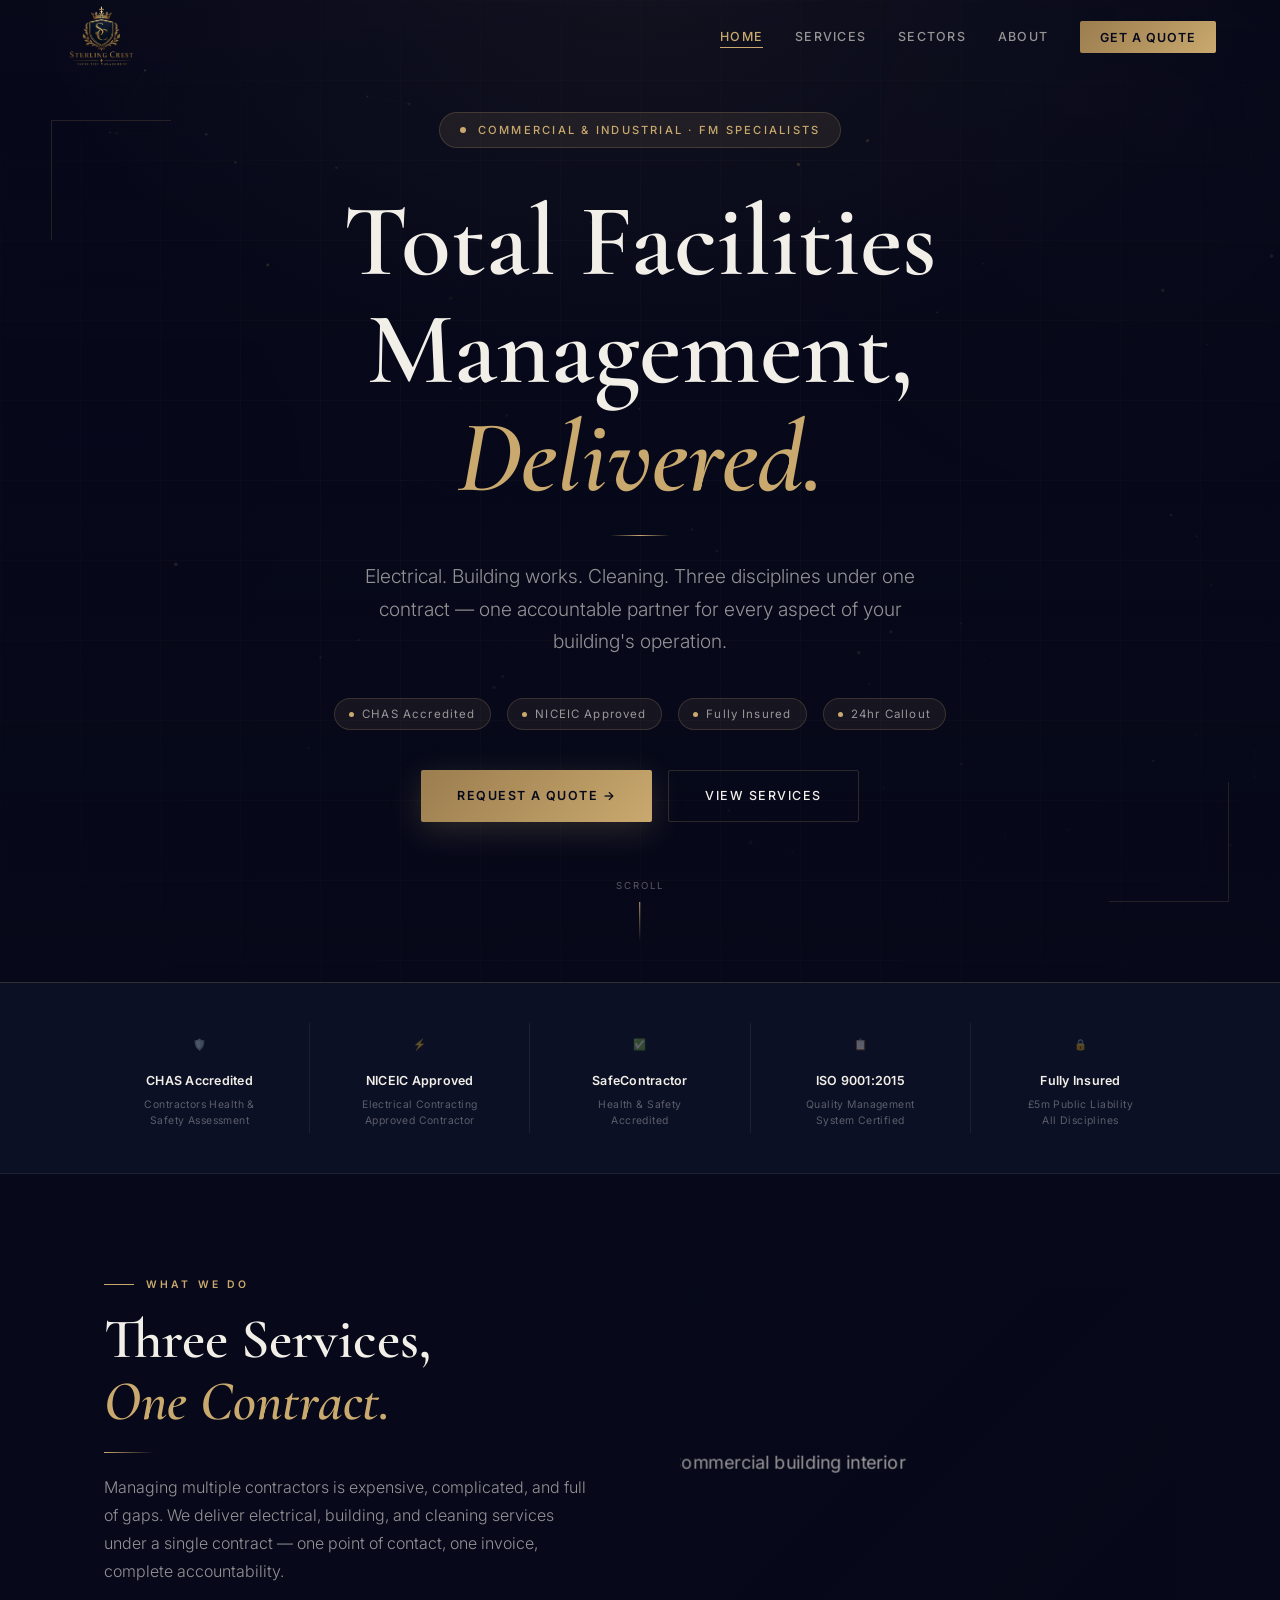
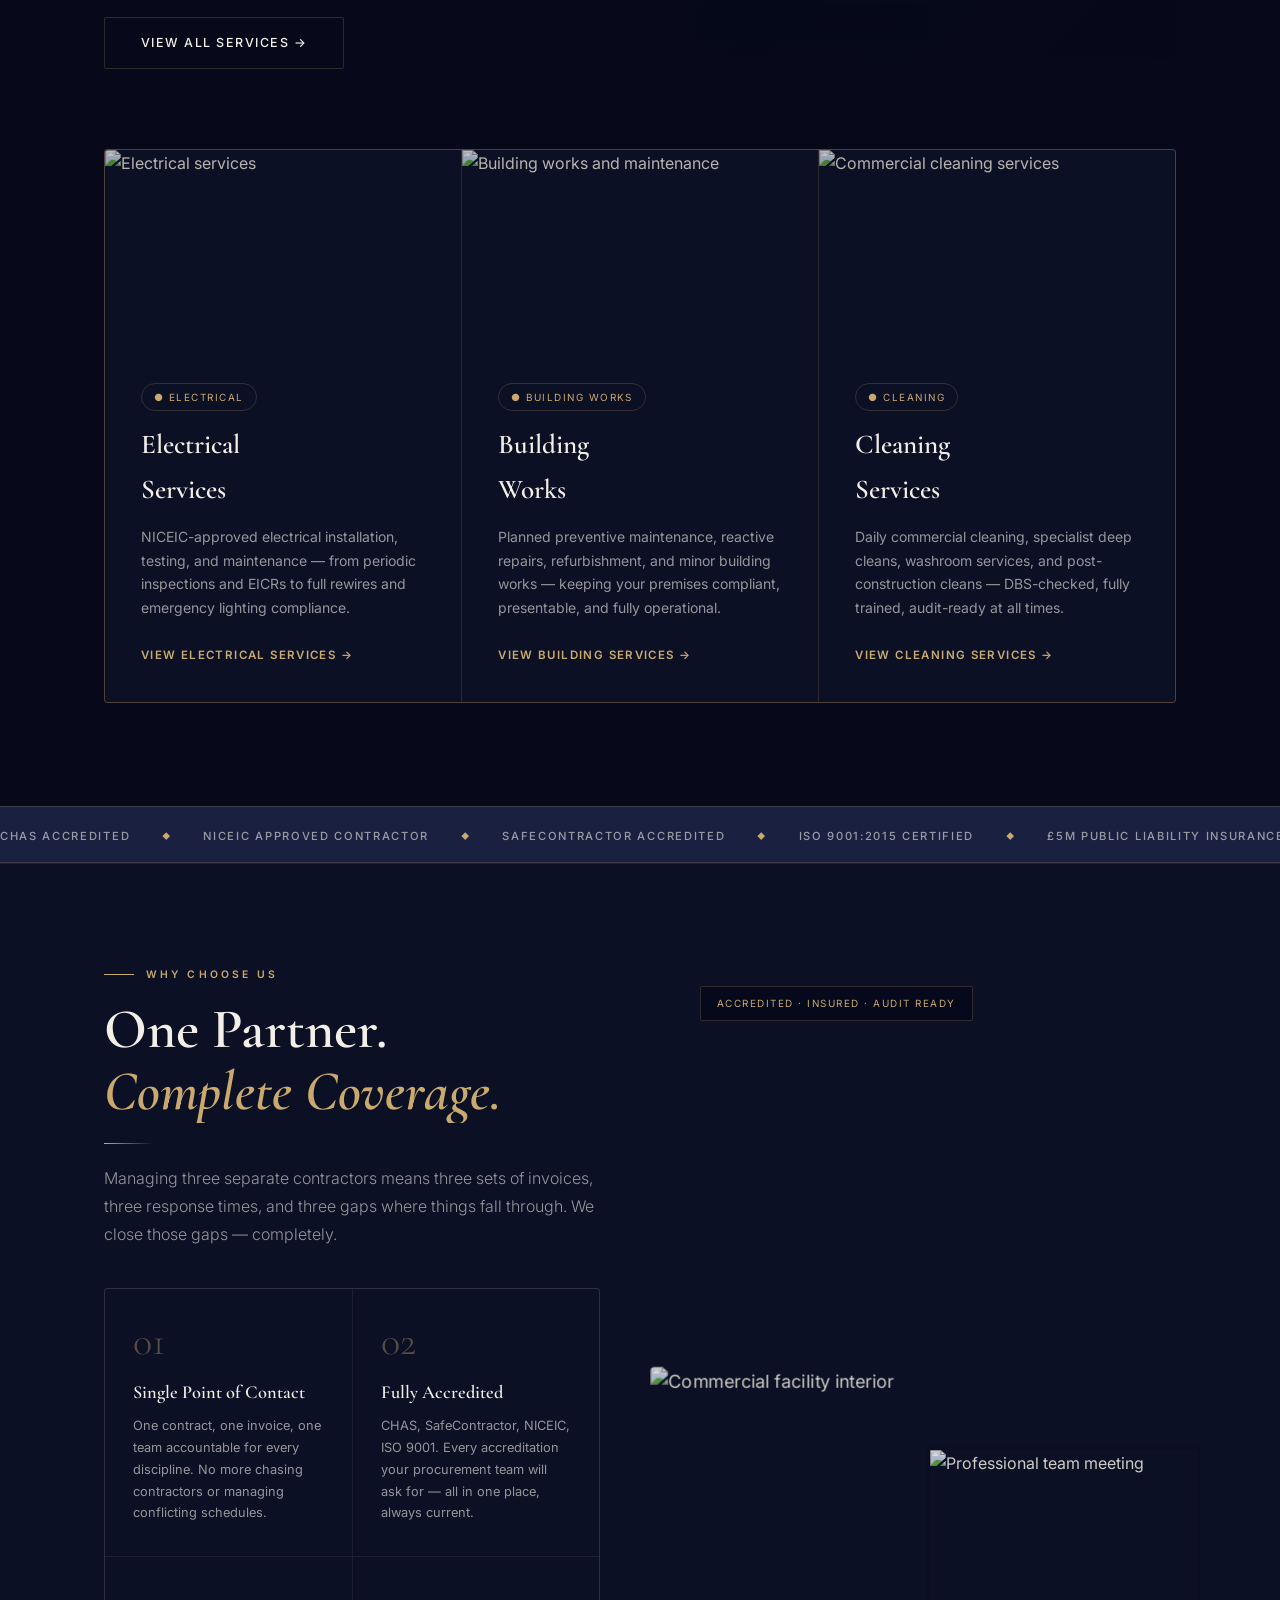
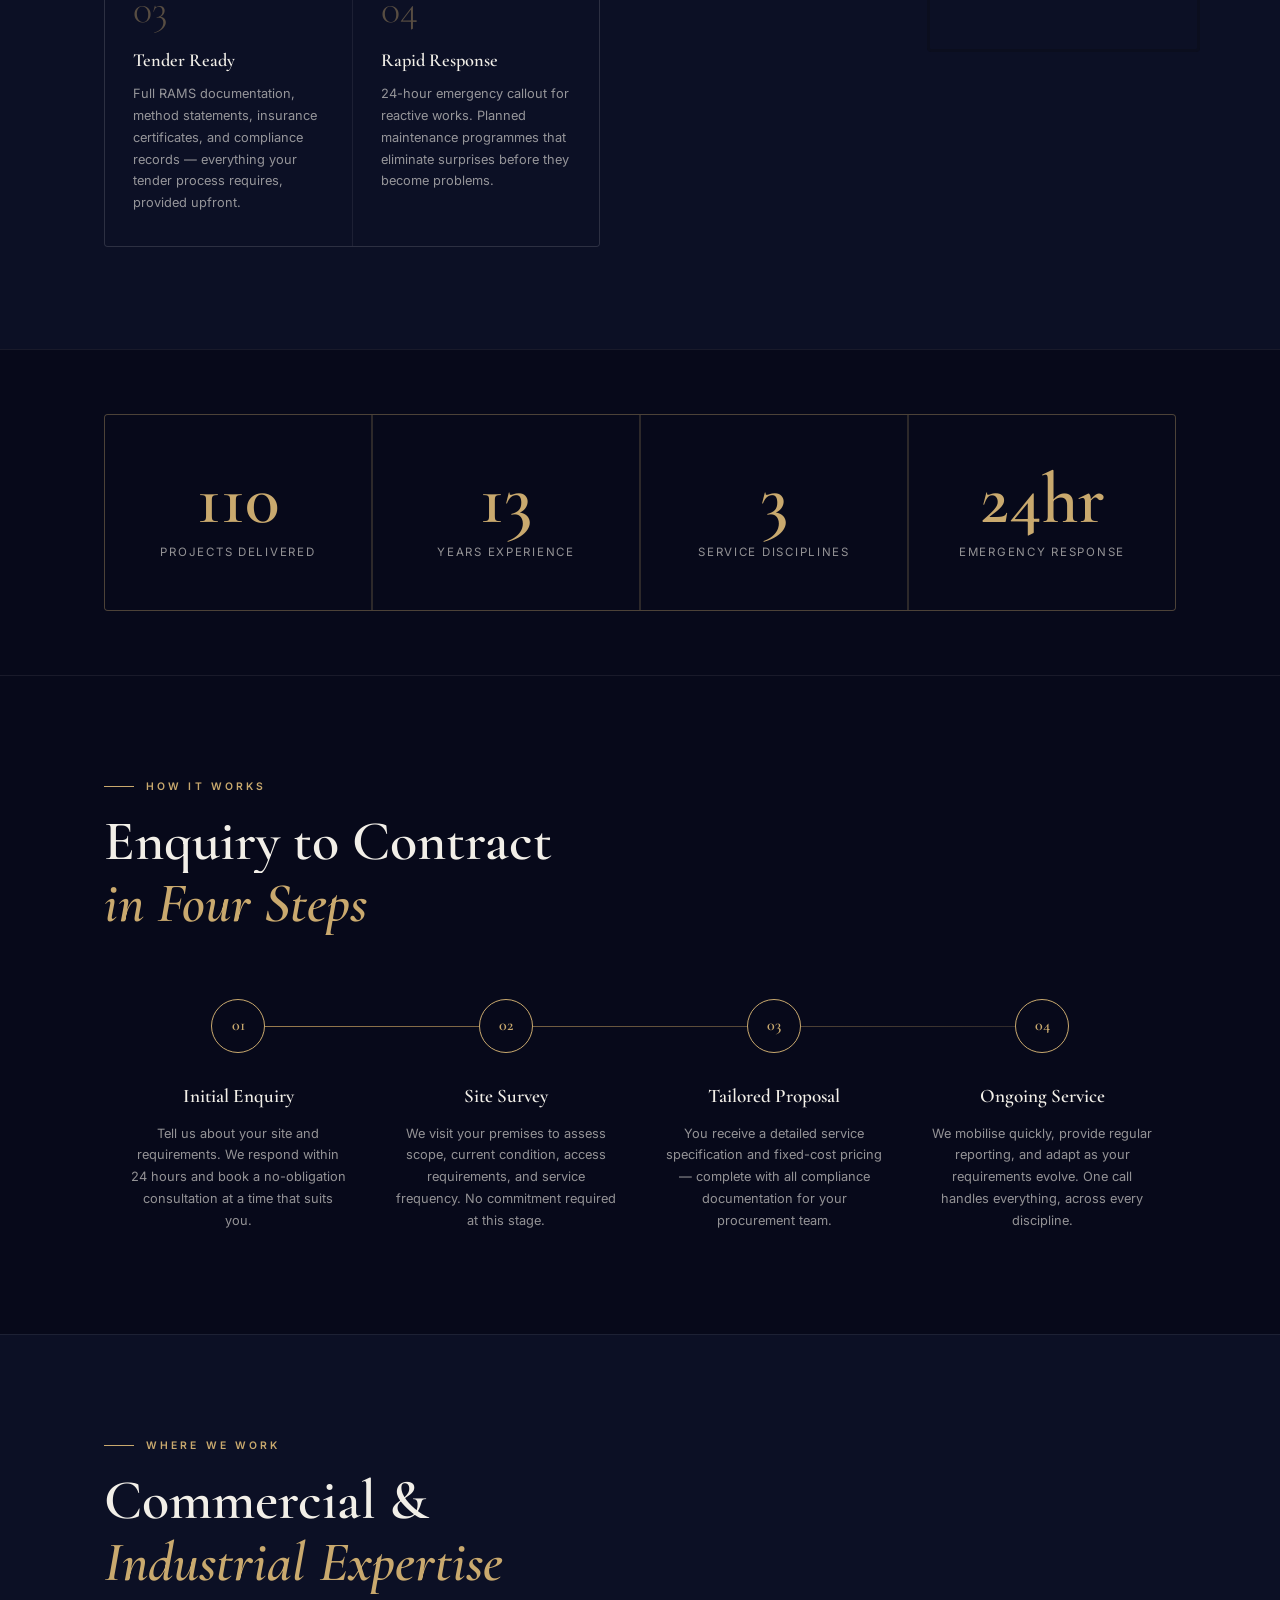
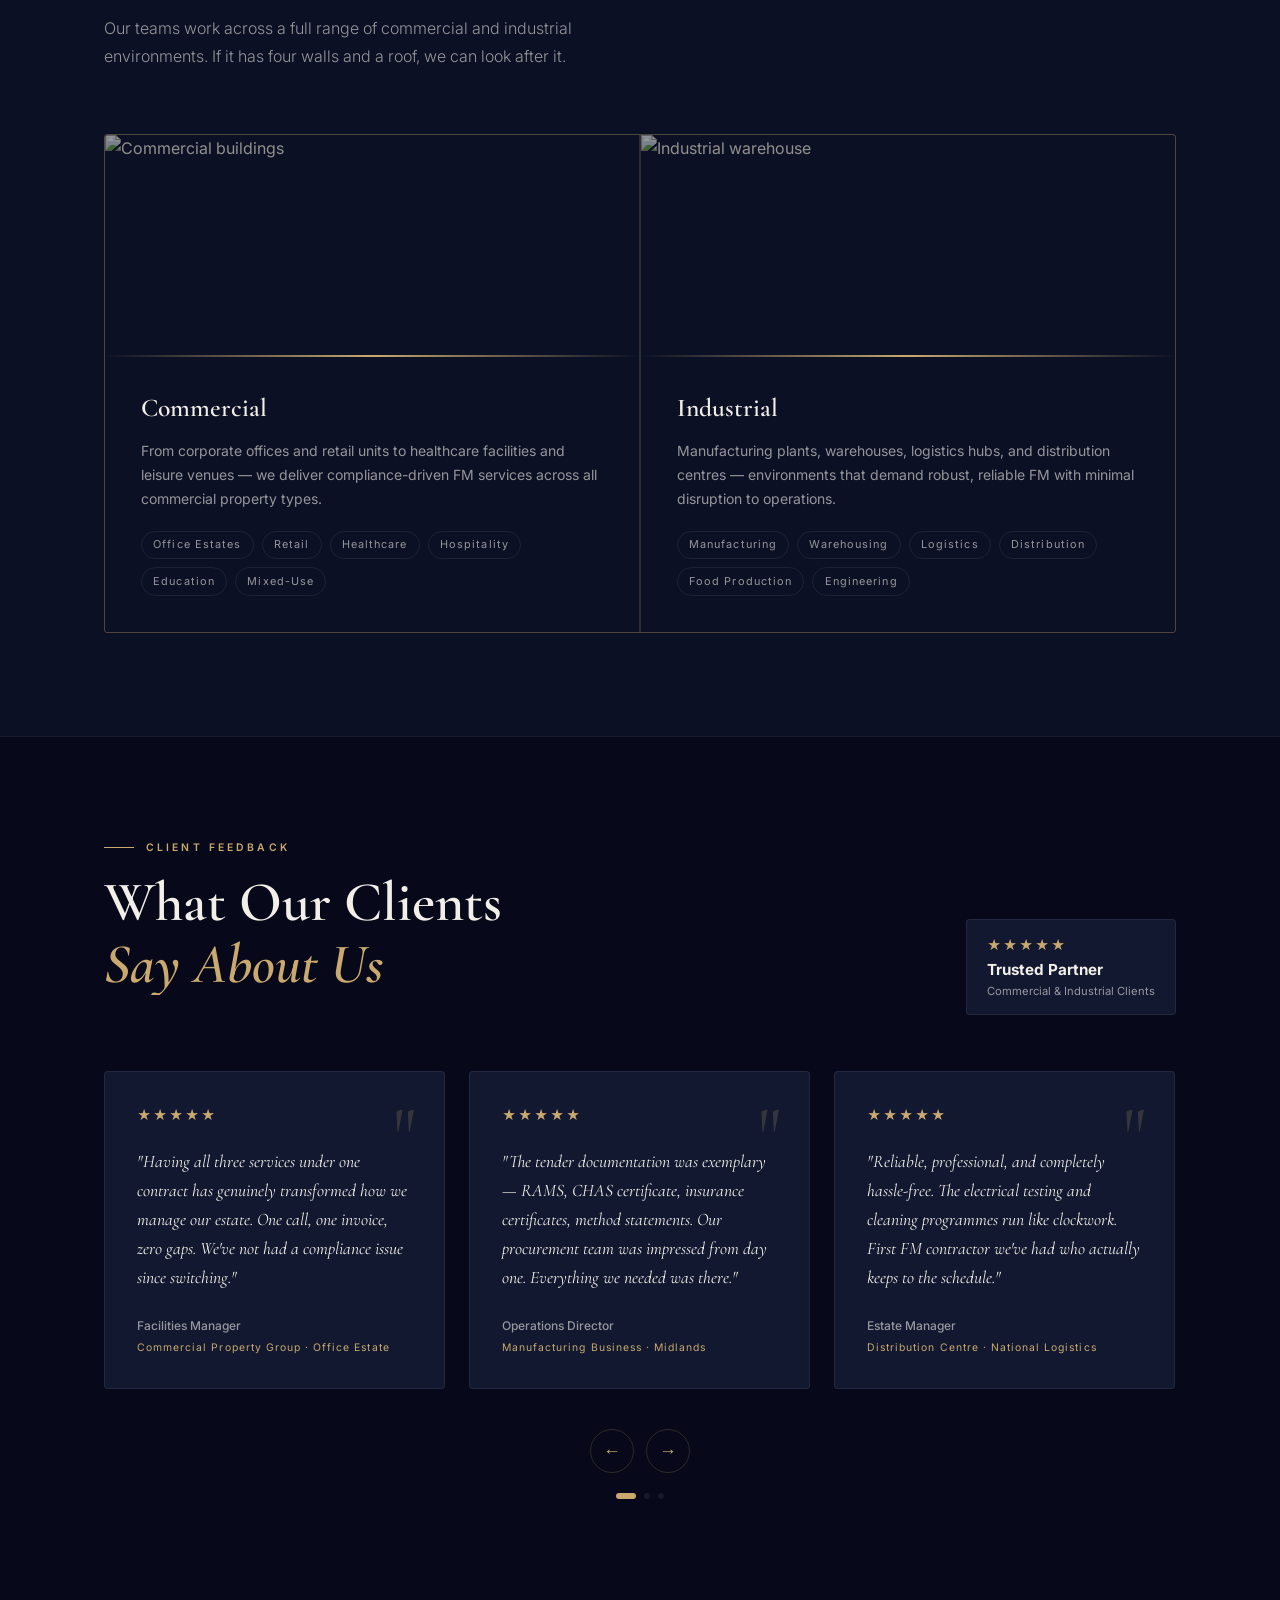
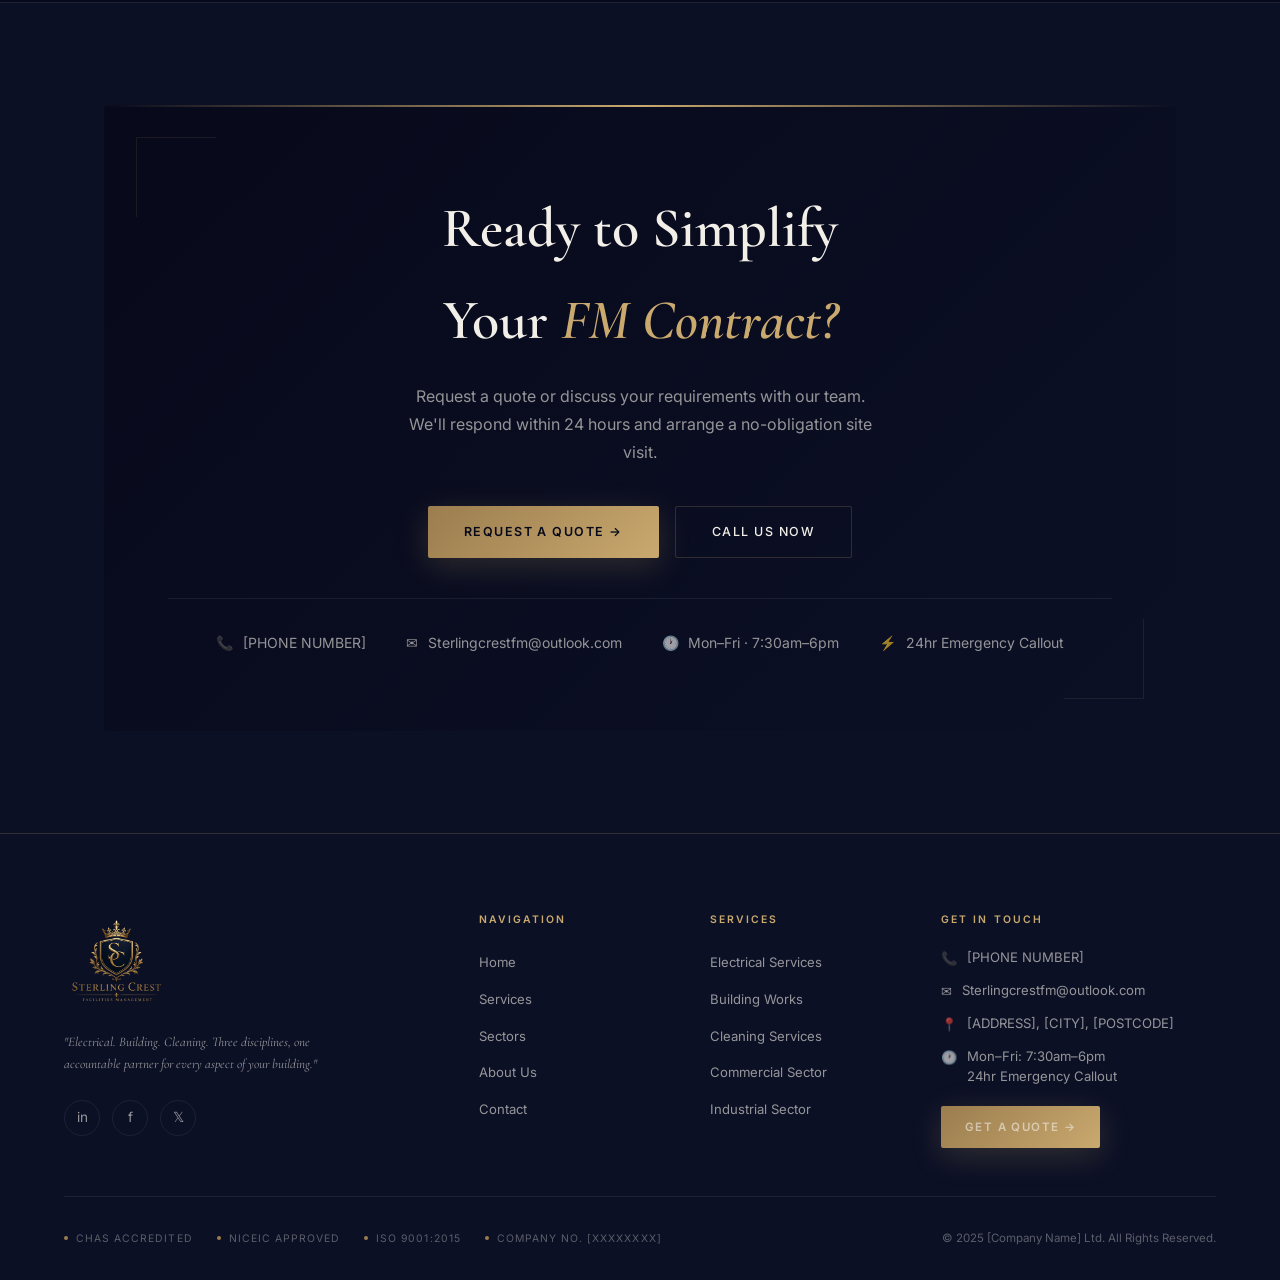
==== index.html @ e2c2279e "Initial commit — Perry Facilities website" ====
<!DOCTYPE html>
<html lang="en">
<head>
  <meta charset="UTF-8">
  <meta name="viewport" content="width=device-width, initial-scale=1.0">
  <title>Sterling Crest FM — Commercial & Industrial Facilities Management</title>
  <meta name="description" content="Total facilities management for commercial and industrial environments. Electrical, building works, and cleaning services under one contract.">
  <link rel="preconnect" href="https://fonts.googleapis.com">
  <link rel="preconnect" href="https://fonts.gstatic.com" crossorigin>
  <link href="https://fonts.googleapis.com/css2?family=Cormorant+Garamond:ital,wght@0,300;0,400;0,500;0,600;0,700;1,300;1,400;1,500&family=Inter:wght@300;400;500;600&display=swap" rel="stylesheet">
  <link rel="stylesheet" href="styles.css">
  <style>
    /* ── HOME-SPECIFIC ── */

    #hero {
      position: relative; min-height: 100svh;
      display: flex; flex-direction: column;
      align-items: center; justify-content: center;
      text-align: center;
      padding: 7rem clamp(1.5rem, 6vw, 5rem) 10rem;
      overflow: hidden;
    }
    #hero-bg {
      position: absolute; inset: 0; z-index: 0;
      background-image: url('https://images.unsplash.com/photo-1486406146926-c627a92ad1ab?auto=format&fit=crop&w=1920&q=80');
      background-size: cover; background-position: center 40%;
      transform: scale(1.05);
      animation: heroZoom 20s ease-in-out infinite alternate;
    }
    @keyframes heroZoom {
      from { transform: scale(1.05); }
      to   { transform: scale(1.12); }
    }
    #hero-canvas {
      position: absolute; inset: 0; z-index: 1; width: 100%; height: 100%;
    }
    .hero-overlay {
      position: absolute; inset: 0; z-index: 2;
      background:
        radial-gradient(ellipse 80% 60% at 50% 0%, rgba(201,169,110,0.06) 0%, transparent 60%),
        linear-gradient(180deg,
          rgba(7,9,26,0.55) 0%,
          rgba(7,9,26,0.72) 50%,
          rgba(7,9,26,1) 100%);
    }
    .hero-grid {
      position: absolute; inset: 0; z-index: 2;
      background-image:
        linear-gradient(rgba(201,169,110,0.03) 1px, transparent 1px),
        linear-gradient(90deg, rgba(201,169,110,0.03) 1px, transparent 1px);
      background-size: 80px 80px;
      mask-image: radial-gradient(ellipse 80% 80% at 50% 50%, black 30%, transparent 100%);
      pointer-events: none;
    }
    .hero-geo {
      position: absolute; z-index: 3; opacity: 0.15; pointer-events: none;
    }
    .hero-geo-tl { top: 120px; left: clamp(1rem, 4vw, 4rem); width: 120px; height: 120px; border-top: 1px solid var(--gold); border-left: 1px solid var(--gold); }
    .hero-geo-br { bottom: 80px; right: clamp(1rem, 4vw, 4rem); width: 120px; height: 120px; border-bottom: 1px solid var(--gold); border-right: 1px solid var(--gold); }
    .hero-content { position: relative; z-index: 4; max-width: 900px; }
    .hero-eyebrow {
      display: inline-flex; align-items: center; gap: 0.75rem;
      background: var(--gold-glow); border: 1px solid var(--gold-border);
      padding: 0.5rem 1.25rem; border-radius: 100px; margin-bottom: 2.5rem;
      opacity: 0; animation: fadeUp 0.8s 0.2s forwards;
    }
    .hero-eyebrow-dot { width: 6px; height: 6px; border-radius: 50%; background: var(--gold); animation: pulse 2s ease infinite; }
    @keyframes pulse { 0%,100%{opacity:1;transform:scale(1);} 50%{opacity:0.6;transform:scale(1.3);} }
    .hero-eyebrow span { font-size: 0.7rem; letter-spacing: 0.2em; text-transform: uppercase; font-weight: 500; color: var(--gold); }
    .hero-title {
      font-family: 'Cormorant Garamond', serif; font-weight: 600;
      font-size: clamp(3rem, 8vw, 6.5rem); line-height: 1.05;
      color: var(--text); margin-bottom: 0.5rem;
      opacity: 0; animation: fadeUp 0.9s 0.4s forwards;
    }
    .hero-title em { font-style: italic; color: var(--gold); }
    .hero-divider {
      width: 60px; height: 1px;
      background: linear-gradient(90deg, transparent, var(--gold), transparent);
      margin: 1.5rem auto;
      opacity: 0; animation: fadeUp 0.8s 0.6s forwards;
    }
    .hero-sub {
      font-size: clamp(1rem, 2.5vw, 1.2rem); color: var(--text-2);
      font-weight: 300; max-width: 600px; margin: 0 auto 2.5rem; line-height: 1.7;
      opacity: 0; animation: fadeUp 0.9s 0.7s forwards;
    }
    .hero-pills {
      display: flex; align-items: center; justify-content: center; gap: 1rem; flex-wrap: wrap;
      margin-bottom: 2.5rem;
      opacity: 0; animation: fadeUp 0.8s 0.85s forwards;
    }
    .hero-pill {
      display: inline-flex; align-items: center; gap: 0.5rem;
      background: rgba(201,169,110,0.08); border: 1px solid var(--gold-border);
      padding: 0.35rem 0.9rem; border-radius: 100px;
      font-size: 0.72rem; color: var(--text-2); letter-spacing: 0.1em;
    }
    .hero-pill-dot { width: 5px; height: 5px; border-radius: 50%; background: var(--gold); }
    .hero-actions {
      display: flex; gap: 1rem; justify-content: center; flex-wrap: wrap;
      opacity: 0; animation: fadeUp 0.8s 1s forwards;
    }
    .hero-scroll {
      position: absolute; bottom: 2.5rem; left: 50%; transform: translateX(-50%);
      z-index: 4; display: flex; flex-direction: column; align-items: center; gap: 0.5rem;
      opacity: 0; animation: fadeIn 1s 1.4s forwards;
    }
    .hero-scroll span { font-size: 0.6rem; letter-spacing: 0.2em; color: var(--text-3); text-transform: uppercase; }
    .scroll-line { width: 1px; height: 40px; background: linear-gradient(180deg, var(--gold), transparent); animation: scrollLine 2s ease-in-out infinite; }

    /* Services intro split */
    .services-intro { display: grid; grid-template-columns: 1fr 1fr; gap: 5rem; align-items: center; margin-bottom: 5rem; }
    @media (max-width: 860px) { .services-intro { grid-template-columns: 1fr; gap: 2.5rem; } }

    /* Why section */
    #why { background: var(--navy-2); border-top: 1px solid var(--border); }

    /* Process section */
    #process { background: var(--navy); border-top: 1px solid var(--border); }

    /* Sectors section */
    #sectors { background: var(--navy-2); border-top: 1px solid var(--border); }

    /* Testimonials section */
    #testimonials { background: var(--navy); border-top: 1px solid var(--border); }

    /* CTA section */
    #cta { background: var(--navy-2); border-top: 1px solid var(--border); }
    .cta-bg { background-image: url('https://images.unsplash.com/photo-1560179707-f14e90ef3623?auto=format&fit=crop&w=1920&q=80'); }

    /* ── MOBILE HERO ── */
    @media (max-width: 640px) {
      #hero { padding: 6rem 1.25rem 9rem; }
      .hero-eyebrow { margin-bottom: 1.5rem; padding: 0.4rem 1rem; }
      .hero-eyebrow span { font-size: 0.6rem; letter-spacing: 0.15em; }
      .hero-divider { margin: 1rem auto; }
      .hero-sub { margin-bottom: 1.75rem; }
      .hero-pills { gap: 0.5rem; margin-bottom: 1.75rem; }
      .hero-pill { font-size: 0.62rem; padding: 0.28rem 0.65rem; }
      .hero-actions { flex-direction: column; align-items: stretch; gap: 0.75rem; }
      .hero-actions .btn-primary,
      .hero-actions .btn-ghost { text-align: center; justify-content: center; }
    }
    @media (max-width: 380px) {
      .hero-pills { display: grid; grid-template-columns: 1fr 1fr; }
    }
  </style>
</head>
<body>
  <div id="scroll-bar"></div>
  <div class="orb orb-1"></div>
  <div class="orb orb-2"></div>

  <!-- NAV -->
  <nav id="nav">
    <a href="index.html" class="nav-logo">
      <img src="trans_logo.png" alt="Sterling Crest FM" class="nav-logo-img">
    </a>
    <ul class="nav-links">
      <li><a href="index.html" class="active">Home</a></li>
      <li><a href="services.html">Services</a></li>
      <li><a href="sectors.html">Sectors</a></li>
      <li><a href="about.html">About</a></li>
      <li><a href="contact.html" class="nav-cta">Get a Quote</a></li>
    </ul>
    <button class="nav-toggle" id="navToggle" aria-label="Menu">
      <span></span><span></span><span></span>
    </button>
  </nav>
  <div class="mobile-menu" id="mobileMenu">
    <a href="index.html" onclick="closeMobile()" class="active">Home</a>
    <a href="services.html" onclick="closeMobile()">Services</a>
    <a href="sectors.html" onclick="closeMobile()">Sectors</a>
    <a href="about.html" onclick="closeMobile()">About</a>
    <a href="contact.html" onclick="closeMobile()" class="mobile-cta">Get a Quote</a>
  </div>

  <!-- HERO -->
  <section id="hero">
    <div id="hero-bg"></div>
    <canvas id="hero-canvas"></canvas>
    <div class="hero-overlay"></div>
    <div class="hero-grid"></div>
    <div class="hero-geo hero-geo-tl"></div>
    <div class="hero-geo hero-geo-br"></div>
    <div class="hero-content">
      <div class="hero-eyebrow">
        <div class="hero-eyebrow-dot"></div>
        <span>Commercial &amp; Industrial · FM Specialists</span>
      </div>
      <h1 class="hero-title">
        Total Facilities<br>
        Management, <em>Delivered.</em>
      </h1>
      <div class="hero-divider"></div>
      <p class="hero-sub">
        Electrical. Building works. Cleaning. Three disciplines under one contract — one accountable partner for every aspect of your building's operation.
      </p>
      <div class="hero-pills">
        <span class="hero-pill"><span class="hero-pill-dot"></span>CHAS Accredited</span>
        <span class="hero-pill"><span class="hero-pill-dot"></span>NICEIC Approved</span>
        <span class="hero-pill"><span class="hero-pill-dot"></span>Fully Insured</span>
        <span class="hero-pill"><span class="hero-pill-dot"></span>24hr Callout</span>
      </div>
      <div class="hero-actions">
        <a href="contact.html" class="btn-primary">Request a Quote →</a>
        <a href="services.html" class="btn-ghost">View Services</a>
      </div>
    </div>
    <div class="hero-scroll">
      <span>Scroll</span>
      <div class="scroll-line"></div>
    </div>
  </section>

  <!-- TRUST BAR -->
  <div id="trust">
    <div class="trust-inner">
      <div class="trust-item reveal">
        <div class="trust-logo-wrap"><span class="trust-icon">🛡️</span></div>
        <strong>CHAS Accredited</strong>
        <span>Contractors Health &amp;<br>Safety Assessment</span>
      </div>
      <div class="trust-divider"></div>
      <div class="trust-item reveal reveal-delay-1">
        <div class="trust-logo-wrap"><span class="trust-icon">⚡</span></div>
        <strong>NICEIC Approved</strong>
        <span>Electrical Contracting<br>Approved Contractor</span>
      </div>
      <div class="trust-divider"></div>
      <div class="trust-item trust-mobile-hide reveal reveal-delay-2">
        <div class="trust-logo-wrap"><span class="trust-icon">✅</span></div>
        <strong>SafeContractor</strong>
        <span>Health &amp; Safety<br>Accredited</span>
      </div>
      <div class="trust-divider trust-mobile-hide"></div>
      <div class="trust-item trust-mobile-hide reveal reveal-delay-3">
        <div class="trust-logo-wrap"><span class="trust-icon">📋</span></div>
        <strong>ISO 9001:2015</strong>
        <span>Quality Management<br>System Certified</span>
      </div>
      <div class="trust-divider trust-mobile-hide"></div>
      <div class="trust-item trust-mobile-hide reveal reveal-delay-4">
        <div class="trust-logo-wrap"><span class="trust-icon">🔒</span></div>
        <strong>Fully Insured</strong>
        <span>£5m Public Liability<br>All Disciplines</span>
      </div>
    </div>
  </div>

  <!-- SERVICES OVERVIEW -->
  <section id="services" style="background: var(--navy);">
    <div class="section-inner">
      <div class="services-intro">
        <div class="reveal-left">
          <div class="section-label">What We Do</div>
          <h2 class="section-title">Three Services,<br><em>One Contract.</em></h2>
          <div class="gold-line"></div>
          <p class="section-sub" style="margin-bottom:2rem">
            Managing multiple contractors is expensive, complicated, and full of gaps. We deliver electrical, building, and cleaning services under a single contract — one point of contact, one invoice, complete accountability.
          </p>
          <a href="services.html" class="btn-ghost">View All Services →</a>
        </div>
        <div class="reveal-right">
          <div style="position:relative;border-radius:4px;overflow:hidden;aspect-ratio:4/3;">
            <img src="https://images.unsplash.com/photo-1497366216548-37526070297c?auto=format&fit=crop&w=900&q=80"
                 data-parallax
                 alt="Commercial building interior"
                 style="width:100%;height:100%;object-fit:cover;display:block;filter:brightness(0.8) saturate(0.85);">
            <div style="position:absolute;inset:0;background:linear-gradient(135deg,rgba(7,9,26,0.3),transparent);"></div>
            <div style="position:absolute;bottom:1.25rem;left:1.25rem;background:rgba(7,9,26,0.85);backdrop-filter:blur(8px);border:1px solid var(--gold-border);border-radius:2px;padding:0.5rem 1rem;font-size:0.62rem;letter-spacing:0.15em;color:var(--gold);text-transform:uppercase;">Commercial &amp; Industrial FM</div>
          </div>
        </div>
      </div>

      <div class="service-trio">
        <div class="service-trio-card reveal-scale reveal-delay-1">
          <img src="https://images.unsplash.com/photo-1621905252507-b35492cc74b4?auto=format&fit=crop&w=900&q=80"
               alt="Electrical services" class="service-trio-img">
          <div class="service-trio-body">
            <span class="service-trio-tag">● Electrical</span>
            <h3>Electrical<br>Services</h3>
            <p>NICEIC-approved electrical installation, testing, and maintenance — from periodic inspections and EICRs to full rewires and emergency lighting compliance.</p>
            <a href="services.html#electrical" class="service-trio-link">View Electrical Services →</a>
          </div>
        </div>
        <div class="service-trio-card reveal-scale reveal-delay-2">
          <img src="https://images.unsplash.com/photo-1504307651254-35680f356dfd?auto=format&fit=crop&w=900&q=80"
               alt="Building works and maintenance" class="service-trio-img">
          <div class="service-trio-body">
            <span class="service-trio-tag">● Building Works</span>
            <h3>Building<br>Works</h3>
            <p>Planned preventive maintenance, reactive repairs, refurbishment, and minor building works — keeping your premises compliant, presentable, and fully operational.</p>
            <a href="services.html#building" class="service-trio-link">View Building Services →</a>
          </div>
        </div>
        <div class="service-trio-card reveal-scale reveal-delay-3">
          <img src="https://images.unsplash.com/photo-1584466977773-e625c37cdd50?auto=format&fit=crop&w=900&q=80"
               alt="Commercial cleaning services" class="service-trio-img">
          <div class="service-trio-body">
            <span class="service-trio-tag">● Cleaning</span>
            <h3>Cleaning<br>Services</h3>
            <p>Daily commercial cleaning, specialist deep cleans, washroom services, and post-construction cleans — DBS-checked, fully trained, audit-ready at all times.</p>
            <a href="services.html#cleaning" class="service-trio-link">View Cleaning Services →</a>
          </div>
        </div>
      </div>
    </div>
  </section>

  <!-- MARQUEE -->
  <div id="marquee-strip">
    <div class="marquee-inner">
      <span>CHAS Accredited</span><span class="marquee-dot">◆</span>
      <span>NICEIC Approved Contractor</span><span class="marquee-dot">◆</span>
      <span>SafeContractor Accredited</span><span class="marquee-dot">◆</span>
      <span>ISO 9001:2015 Certified</span><span class="marquee-dot">◆</span>
      <span>£5m Public Liability Insurance</span><span class="marquee-dot">◆</span>
      <span>24-Hour Emergency Callout</span><span class="marquee-dot">◆</span>
      <span>DBS-Checked Staff</span><span class="marquee-dot">◆</span>
      <span>Commercial &amp; Industrial Coverage</span><span class="marquee-dot">◆</span>
      <span>Full RAMS Documentation</span><span class="marquee-dot">◆</span>
      <span>Tender Support Available</span><span class="marquee-dot">◆</span>
      <span>CHAS Accredited</span><span class="marquee-dot">◆</span>
      <span>NICEIC Approved Contractor</span><span class="marquee-dot">◆</span>
      <span>SafeContractor Accredited</span><span class="marquee-dot">◆</span>
      <span>ISO 9001:2015 Certified</span><span class="marquee-dot">◆</span>
      <span>£5m Public Liability Insurance</span><span class="marquee-dot">◆</span>
      <span>24-Hour Emergency Callout</span><span class="marquee-dot">◆</span>
      <span>DBS-Checked Staff</span><span class="marquee-dot">◆</span>
      <span>Commercial &amp; Industrial Coverage</span><span class="marquee-dot">◆</span>
      <span>Full RAMS Documentation</span><span class="marquee-dot">◆</span>
      <span>Tender Support Available</span><span class="marquee-dot">◆</span>
    </div>
  </div>

  <!-- WHY CHOOSE US -->
  <section id="why">
    <div class="section-inner">
      <div class="why-layout">
        <div>
          <div class="reveal">
            <div class="section-label">Why Choose Us</div>
            <h2 class="section-title">One Partner.<br><em>Complete Coverage.</em></h2>
            <div class="gold-line"></div>
            <p class="section-sub" style="margin-bottom:2.5rem">
              Managing three separate contractors means three sets of invoices, three response times, and three gaps where things fall through. We close those gaps — completely.
            </p>
          </div>
          <div class="why-grid">
            <div class="why-item tiltable reveal reveal-delay-1">
              <div class="why-item-num">01</div>
              <h4>Single Point of Contact</h4>
              <p>One contract, one invoice, one team accountable for every discipline. No more chasing contractors or managing conflicting schedules.</p>
            </div>
            <div class="why-item tiltable reveal reveal-delay-2">
              <div class="why-item-num">02</div>
              <h4>Fully Accredited</h4>
              <p>CHAS, SafeContractor, NICEIC, ISO 9001. Every accreditation your procurement team will ask for — all in one place, always current.</p>
            </div>
            <div class="why-item tiltable reveal reveal-delay-3">
              <div class="why-item-num">03</div>
              <h4>Tender Ready</h4>
              <p>Full RAMS documentation, method statements, insurance certificates, and compliance records — everything your tender process requires, provided upfront.</p>
            </div>
            <div class="why-item tiltable reveal reveal-delay-4">
              <div class="why-item-num">04</div>
              <h4>Rapid Response</h4>
              <p>24-hour emergency callout for reactive works. Planned maintenance programmes that eliminate surprises before they become problems.</p>
            </div>
          </div>
        </div>
        <div class="why-image-stack reveal-right reveal-delay-1" style="margin-bottom:3rem;">
          <img src="https://images.unsplash.com/photo-1560179707-f14e90ef3623?auto=format&fit=crop&w=800&q=80"
               alt="Commercial facility interior" class="why-img-main" data-parallax>
          <img src="https://images.unsplash.com/photo-1542744173-8e7e53415bb0?auto=format&fit=crop&w=600&q=80"
               alt="Professional team meeting" class="why-img-inset">
          <div class="why-img-badge">Accredited · Insured · Audit Ready</div>
        </div>
      </div>
    </div>
  </section>

  <!-- STATS -->
  <section style="background:var(--navy);border-top:1px solid var(--border);">
    <div class="section-inner" style="padding-top:4rem;padding-bottom:4rem;">
      <div class="stats-grid">
        <div class="stat-item reveal-scale">
          <div class="stat-num" data-count="120" data-suffix="+">0</div>
          <div class="stat-label">Projects Delivered</div>
        </div>
        <div class="stat-item reveal-scale reveal-delay-2">
          <div class="stat-num" data-count="15" data-suffix="+">0</div>
          <div class="stat-label">Years Experience</div>
        </div>
        <div class="stat-item reveal-scale reveal-delay-3">
          <div class="stat-num">3</div>
          <div class="stat-label">Service Disciplines</div>
        </div>
        <div class="stat-item reveal-scale reveal-delay-4">
          <div class="stat-num">24hr</div>
          <div class="stat-label">Emergency Response</div>
        </div>
      </div>
    </div>
  </section>

  <!-- PROCESS -->
  <section id="process">
    <div class="section-inner">
      <div class="reveal">
        <div class="section-label">How It Works</div>
        <h2 class="section-title">Enquiry to Contract<br><em>in Four Steps</em></h2>
      </div>
      <div class="process-grid">
        <div class="process-item reveal reveal-delay-1">
          <div class="process-step">01</div>
          <div class="process-content">
            <h4>Initial Enquiry</h4>
            <p>Tell us about your site and requirements. We respond within 24 hours and book a no-obligation consultation at a time that suits you.</p>
          </div>
        </div>
        <div class="process-item reveal reveal-delay-2">
          <div class="process-step">02</div>
          <div class="process-content">
            <h4>Site Survey</h4>
            <p>We visit your premises to assess scope, current condition, access requirements, and service frequency. No commitment required at this stage.</p>
          </div>
        </div>
        <div class="process-item reveal reveal-delay-3">
          <div class="process-step">03</div>
          <div class="process-content">
            <h4>Tailored Proposal</h4>
            <p>You receive a detailed service specification and fixed-cost pricing — complete with all compliance documentation for your procurement team.</p>
          </div>
        </div>
        <div class="process-item reveal reveal-delay-4">
          <div class="process-step">04</div>
          <div class="process-content">
            <h4>Ongoing Service</h4>
            <p>We mobilise quickly, provide regular reporting, and adapt as your requirements evolve. One call handles everything, across every discipline.</p>
          </div>
        </div>
      </div>
    </div>
  </section>

  <!-- SECTORS -->
  <section id="sectors">
    <div class="section-inner">
      <div class="reveal">
        <div class="section-label">Where We Work</div>
        <h2 class="section-title">Commercial &amp;<br><em>Industrial Expertise</em></h2>
        <p class="section-sub" style="margin-top:0.5rem">Our teams work across a full range of commercial and industrial environments. If it has four walls and a roof, we can look after it.</p>
      </div>
      <div class="sector-grid">
        <div class="sector-card reveal-left reveal-delay-1">
          <img src="https://images.unsplash.com/photo-1486325212027-8081e485255e?auto=format&fit=crop&w=900&q=80"
               alt="Commercial buildings" class="sector-card-img">
          <div class="sector-card-body">
            <h3>Commercial</h3>
            <p>From corporate offices and retail units to healthcare facilities and leisure venues — we deliver compliance-driven FM services across all commercial property types.</p>
            <div class="sector-tags">
              <span class="sector-tag">Office Estates</span>
              <span class="sector-tag">Retail</span>
              <span class="sector-tag">Healthcare</span>
              <span class="sector-tag">Hospitality</span>
              <span class="sector-tag">Education</span>
              <span class="sector-tag">Mixed-Use</span>
            </div>
          </div>
        </div>
        <div class="sector-card reveal-right reveal-delay-2">
          <img src="https://images.unsplash.com/photo-1504328345606-18bbc8c9d7d1?auto=format&fit=crop&w=900&q=80"
               alt="Industrial warehouse" class="sector-card-img">
          <div class="sector-card-body">
            <h3>Industrial</h3>
            <p>Manufacturing plants, warehouses, logistics hubs, and distribution centres — environments that demand robust, reliable FM with minimal disruption to operations.</p>
            <div class="sector-tags">
              <span class="sector-tag">Manufacturing</span>
              <span class="sector-tag">Warehousing</span>
              <span class="sector-tag">Logistics</span>
              <span class="sector-tag">Distribution</span>
              <span class="sector-tag">Food Production</span>
              <span class="sector-tag">Engineering</span>
            </div>
          </div>
        </div>
      </div>
    </div>
  </section>

  <!-- TESTIMONIALS -->
  <section id="testimonials">
    <div class="section-inner">
      <div class="testi-header">
        <div class="reveal">
          <div class="section-label">Client Feedback</div>
          <h2 class="section-title">What Our Clients<br><em>Say About Us</em></h2>
        </div>
        <div style="background:var(--navy-3);border:1px solid var(--border);padding:0.85rem 1.25rem;border-radius:4px;" class="reveal reveal-delay-1">
          <div style="color:var(--gold);font-size:0.85rem;letter-spacing:2px;">★★★★★</div>
          <strong style="font-size:0.95rem;color:var(--text);">Trusted Partner</strong>
          <small style="color:var(--text-2);font-size:0.7rem;display:block;">Commercial &amp; Industrial Clients</small>
        </div>
      </div>
      <div class="testi-track-wrap reveal">
        <div class="testi-track" id="testiTrack">
          <div class="testi-card">
            <div class="testi-card-stars">★★★★★</div>
            <blockquote>"Having all three services under one contract has genuinely transformed how we manage our estate. One call, one invoice, zero gaps. We've not had a compliance issue since switching."</blockquote>
            <div class="testi-card-author">Facilities Manager</div>
            <div class="testi-card-service">Commercial Property Group · Office Estate</div>
            <div class="testi-quote-mark">"</div>
          </div>
          <div class="testi-card">
            <div class="testi-card-stars">★★★★★</div>
            <blockquote>"The tender documentation was exemplary — RAMS, CHAS certificate, insurance certificates, method statements. Our procurement team was impressed from day one. Everything we needed was there."</blockquote>
            <div class="testi-card-author">Operations Director</div>
            <div class="testi-card-service">Manufacturing Business · Midlands</div>
            <div class="testi-quote-mark">"</div>
          </div>
          <div class="testi-card">
            <div class="testi-card-stars">★★★★★</div>
            <blockquote>"Reliable, professional, and completely hassle-free. The electrical testing and cleaning programmes run like clockwork. First FM contractor we've had who actually keeps to the schedule."</blockquote>
            <div class="testi-card-author">Estate Manager</div>
            <div class="testi-card-service">Distribution Centre · National Logistics</div>
            <div class="testi-quote-mark">"</div>
          </div>
          <div class="testi-card">
            <div class="testi-card-stars">★★★★★</div>
            <blockquote>"Response times are exceptional. We had an emergency electrical fault on a Saturday morning — the team were on site within two hours and had us back up and running before midday. Genuinely impressive."</blockquote>
            <div class="testi-card-author">Site Director</div>
            <div class="testi-card-service">Food Production Facility</div>
            <div class="testi-quote-mark">"</div>
          </div>
          <div class="testi-card">
            <div class="testi-card-stars">★★★★★</div>
            <blockquote>"We moved to a bundled FM contract after years of managing separate suppliers. The cost saving alone justified the switch. The consistency of service is on a completely different level."</blockquote>
            <div class="testi-card-author">Head of Property</div>
            <div class="testi-card-service">Retail Group · Multi-Site</div>
            <div class="testi-quote-mark">"</div>
          </div>
        </div>
      </div>
      <div class="testi-controls reveal">
        <button class="testi-btn" id="testiPrev">←</button>
        <button class="testi-btn" id="testiNext">→</button>
      </div>
      <div class="testi-dots" id="testiDots"></div>
    </div>
  </section>

  <!-- CTA -->
  <section id="cta">
    <div class="section-inner">
      <div class="cta-box reveal-scale">
        <div class="cta-bg"></div>
        <div class="cta-overlay"></div>
        <div class="cta-box-geo-tl"></div>
        <div class="cta-box-geo-br"></div>
        <div class="cta-content">
          <h2>Ready to Simplify<br>Your <em>FM Contract?</em></h2>
          <p>Request a quote or discuss your requirements with our team. We'll respond within 24 hours and arrange a no-obligation site visit.</p>
          <div class="cta-actions">
            <a href="contact.html" class="btn-primary">Request a Quote →</a>
            <a href="tel:[PHONE]" class="btn-ghost">Call Us Now</a>
          </div>
          <div class="cta-contact-row">
            <div class="cta-contact-item"><span class="cta-contact-icon">📞</span><a href="tel:[PHONE]">[PHONE NUMBER]</a></div>
            <div class="cta-contact-item"><span class="cta-contact-icon">✉</span><a href="mailto:Sterlingcrestfm@outlook.com">Sterlingcrestfm@outlook.com</a></div>
            <div class="cta-contact-item"><span class="cta-contact-icon">🕐</span><span>Mon–Fri · 7:30am–6pm</span></div>
            <div class="cta-contact-item"><span class="cta-contact-icon">⚡</span><span>24hr Emergency Callout</span></div>
          </div>
        </div>
      </div>
    </div>
  </section>

  <!-- FOOTER -->
  <footer>
    <div class="footer-grid">
      <div>
        <div class="footer-logo">
          <img src="trans_logo.png" alt="Sterling Crest FM" class="footer-logo-img">
        </div>
        <p class="footer-tagline">"Electrical. Building. Cleaning. Three disciplines, one accountable partner for every aspect of your building."</p>
        <div class="footer-socials">
          <a href="#" class="footer-social" title="LinkedIn">in</a>
          <a href="#" class="footer-social" title="Facebook">f</a>
          <a href="#" class="footer-social" title="Twitter/X">𝕏</a>
        </div>
      </div>
      <div class="footer-col">
        <h5>Navigation</h5>
        <ul>
          <li><a href="index.html">Home</a></li>
          <li><a href="services.html">Services</a></li>
          <li><a href="sectors.html">Sectors</a></li>
          <li><a href="about.html">About Us</a></li>
          <li><a href="contact.html">Contact</a></li>
        </ul>
      </div>
      <div class="footer-col">
        <h5>Services</h5>
        <ul>
          <li><a href="services.html#electrical">Electrical Services</a></li>
          <li><a href="services.html#building">Building Works</a></li>
          <li><a href="services.html#cleaning">Cleaning Services</a></li>
          <li><a href="sectors.html#commercial">Commercial Sector</a></li>
          <li><a href="sectors.html#industrial">Industrial Sector</a></li>
        </ul>
      </div>
      <div class="footer-col">
        <h5>Get in Touch</h5>
        <div class="footer-contact-item"><span class="footer-contact-icon">📞</span><a href="tel:[PHONE]">[PHONE NUMBER]</a></div>
        <div class="footer-contact-item"><span class="footer-contact-icon">✉</span><a href="mailto:Sterlingcrestfm@outlook.com">Sterlingcrestfm@outlook.com</a></div>
        <div class="footer-contact-item"><span class="footer-contact-icon">📍</span><span>[ADDRESS], [CITY], [POSTCODE]</span></div>
        <div class="footer-contact-item"><span class="footer-contact-icon">🕐</span><span>Mon–Fri: 7:30am–6pm<br>24hr Emergency Callout</span></div>
        <div style="margin-top:1.25rem"><a href="contact.html" class="btn-primary" style="font-size:0.72rem;padding:0.7rem 1.5rem;">Get a Quote →</a></div>
      </div>
    </div>
    <div class="footer-creds">
      <div class="footer-creds-left">
        <div class="cred-badge"><span class="cred-badge-dot"></span>CHAS Accredited</div>
        <div class="cred-badge"><span class="cred-badge-dot"></span>NICEIC Approved</div>
        <div class="cred-badge"><span class="cred-badge-dot"></span>ISO 9001:2015</div>
        <div class="cred-badge"><span class="cred-badge-dot"></span>Company No. [XXXXXXXX]</div>
      </div>
      <div class="footer-creds-right">© 2025 [Company Name] Ltd. All Rights Reserved.</div>
    </div>
  </footer>

  <script src="shared.js"></script>
  <script>
    /* ── Hero Canvas (particle network) ── */
    (function() {
      const canvas = document.getElementById('hero-canvas');
      const ctx = canvas.getContext('2d');
      let W, H;
      const COUNT = window.innerWidth < 640 ? 35 : 65;
      const LINK = 140;
      const G = '201,169,110';
      const pts = Array.from({length: COUNT}, () => ({
        x: Math.random() * (window.innerWidth || 1200),
        y: Math.random() * (window.innerHeight || 800),
        vx: (Math.random()-.5)*.3, vy: (Math.random()-.5)*.3,
        r: Math.random()*1.4+.4, a: Math.random()*.45+.15
      }));
      function resize() { W = canvas.width = canvas.offsetWidth; H = canvas.height = canvas.offsetHeight; }
      resize(); window.addEventListener('resize', resize);
      function draw() {
        ctx.clearRect(0,0,W,H);
        pts.forEach((p,i) => {
          p.x = (p.x + p.vx + W) % W; p.y = (p.y + p.vy + H) % H;
          ctx.beginPath(); ctx.arc(p.x,p.y,p.r,0,Math.PI*2);
          ctx.fillStyle = `rgba(${G},${p.a})`; ctx.fill();
          for(let j=i+1;j<pts.length;j++){
            const q=pts[j], dx=p.x-q.x, dy=p.y-q.y, d=Math.sqrt(dx*dx+dy*dy);
            if(d<LINK){ ctx.beginPath(); ctx.moveTo(p.x,p.y); ctx.lineTo(q.x,q.y);
              ctx.strokeStyle=`rgba(${G},${(1-d/LINK)*.1})`; ctx.lineWidth=.5; ctx.stroke(); }
          }
        });
        requestAnimationFrame(draw);
      }
      draw();
    })();

    /* ── Hero mouse parallax ── */
    (function() {
      const content = document.querySelector('.hero-content');
      const geos = document.querySelectorAll('.hero-geo');
      let mx=0,my=0,cx=0,cy=0;
      document.getElementById('hero').addEventListener('mousemove', e => {
        const r = e.currentTarget.getBoundingClientRect();
        mx=(e.clientX-r.left-r.width/2)/r.width;
        my=(e.clientY-r.top-r.height/2)/r.height;
      });
      (function tick(){
        cx+=(mx-cx)*.06; cy+=(my-cy)*.06;
        if(content) content.style.transform=`translate(${cx*-10}px,${cy*-7}px)`;
        geos.forEach(g=>g.style.transform=`translate(${cx*16}px,${cy*10}px)`);
        requestAnimationFrame(tick);
      })();
    })();

    /* ── Testimonial carousel ── */
    (function(){
      const track=document.getElementById('testiTrack'), prev=document.getElementById('testiPrev'),
            next=document.getElementById('testiNext'), dotsEl=document.getElementById('testiDots');
      const cards=Array.from(track.querySelectorAll('.testi-card'));
      let pv=3, cur=0; const total=cards.length, GAP=24;
      function cw(){ return Math.floor((track.parentElement.offsetWidth-GAP*(pv-1))/pv); }
      function buildDots(){ dotsEl.innerHTML=''; for(let i=0;i<=total-pv;i++){ const d=document.createElement('div'); d.className='testi-dot'+(i===0?' active':''); d.onclick=()=>go(i); dotsEl.appendChild(d); } }
      function go(i){ cur=Math.max(0,Math.min(i,total-pv)); const w=cw(); cards.forEach(c=>{c.style.flex=`0 0 ${w}px`;c.style.minWidth=`${w}px`;}); track.style.transform=`translateX(-${cur*(w+GAP)}px)`; dotsEl.querySelectorAll('.testi-dot').forEach((d,j)=>d.classList.toggle('active',j===cur)); }
      function init(){ pv=window.innerWidth>=1024?3:window.innerWidth>=640?2:1; buildDots(); go(Math.min(cur,total-pv)); }
      init(); window.addEventListener('resize',init);
      let timer=setInterval(()=>go(cur>=total-pv?0:cur+1),5000);
      function rt(){ clearInterval(timer); timer=setInterval(()=>go(cur>=total-pv?0:cur+1),5000); }
      prev.onclick=()=>{go(cur-1);rt();}; next.onclick=()=>{go(cur+1);rt();};
      let sx=0;
      track.addEventListener('touchstart',e=>{sx=e.touches[0].clientX;},{passive:true});
      track.addEventListener('touchend',e=>{const d=sx-e.changedTouches[0].clientX;if(Math.abs(d)>50){go(d>0?cur+1:cur-1);rt();}},{passive:true});
    })();
  </script>
</body>
</html>
---- styles.css ----
/* ═══════════════════════════════════════════════
   Apex FM — Shared Stylesheet
   Template Demo · Replace [PLACEHOLDER] items
   ═══════════════════════════════════════════════ */

*, *::before, *::after { box-sizing: border-box; margin: 0; padding: 0; }

:root {
  --navy:         #07091A;
  --navy-2:       #0C1025;
  --navy-3:       #111830;
  --navy-4:       #192040;
  --gold:         #C9A96E;
  --gold-light:   #DDBF8A;
  --gold-dim:     #9B7D4F;
  --gold-glow:    rgba(201,169,110,0.10);
  --gold-border:  rgba(201,169,110,0.20);
  --text:         #F2EFE8;
  --text-2:       rgba(242,239,232,0.60);
  --text-3:       rgba(242,239,232,0.35);
  --border:       rgba(255,255,255,0.07);
}

html { scroll-behavior: smooth; font-size: 16px; }

body {
  font-family: 'Inter', -apple-system, BlinkMacSystemFont, sans-serif;
  background: var(--navy);
  color: var(--text);
  min-height: 100vh;
  overflow-x: hidden;
  line-height: 1.65;
  -webkit-font-smoothing: antialiased;
}

::selection { background: var(--gold); color: var(--navy); }

/* ─── SCROLL PROGRESS ─── */
#scroll-bar {
  position: fixed; top: 0; left: 0; right: 0; height: 2px;
  background: linear-gradient(90deg, var(--gold-dim), var(--gold), var(--gold-light));
  transform-origin: left; transform: scaleX(0);
  z-index: 300; will-change: transform;
}

/* ─── AMBIENT ORBS ─── */
.orb {
  position: fixed; border-radius: 50%; filter: blur(120px);
  pointer-events: none; z-index: 0;
  animation: orbPulse 8s ease-in-out infinite;
}
.orb-1 {
  width: 700px; height: 700px; opacity: 0.5;
  background: radial-gradient(circle, rgba(201,169,110,0.07) 0%, transparent 70%);
  top: -200px; right: -200px; animation-delay: 0s;
}
.orb-2 {
  width: 500px; height: 500px; opacity: 0.4;
  background: radial-gradient(circle, rgba(100,130,220,0.05) 0%, transparent 70%);
  bottom: 20%; left: -150px; animation-delay: 3s;
}
@keyframes orbPulse {
  0%,100% { opacity: 0.5; transform: scale(1); }
  50%      { opacity: 0.8; transform: scale(1.08); }
}

/* ─── NAV ─── */
nav {
  position: fixed; top: 0; left: 0; right: 0; z-index: 200;
  padding: 0 clamp(1.5rem, 5vw, 4rem);
  height: 72px; display: flex; align-items: center; justify-content: space-between;
  transition: background 0.4s ease, backdrop-filter 0.4s ease, border-color 0.4s ease;
  border-bottom: 1px solid transparent;
}
nav.scrolled {
  background: rgba(7,9,26,0.92);
  backdrop-filter: blur(20px) saturate(180%);
  border-color: var(--gold-border);
}
.nav-logo { display: flex; align-items: center; text-decoration: none; }
.nav-logo-img { height: 72px; width: auto; display: block; }
.nav-links { display: flex; align-items: center; gap: 2rem; list-style: none; }
.nav-links a {
  color: var(--text-2); text-decoration: none; font-size: 0.78rem;
  letter-spacing: 0.1em; text-transform: uppercase; font-weight: 500;
  transition: color 0.25s; position: relative;
}
.nav-links a:hover { color: var(--gold); }
.nav-links a.active { color: var(--gold); }
.nav-links a.active::after {
  content: ''; position: absolute; bottom: -4px; left: 0; right: 0;
  height: 1px; background: var(--gold);
}
.nav-cta {
  background: linear-gradient(135deg, var(--gold-dim), var(--gold));
  color: var(--navy) !important;
  padding: 0.55rem 1.25rem; border-radius: 2px;
  font-weight: 600 !important; letter-spacing: 0.08em !important;
  transition: opacity 0.25s, transform 0.2s !important;
}
.nav-cta:hover { opacity: 0.88 !important; transform: translateY(-1px) !important; }
.nav-cta.active::after { display: none !important; }
.nav-toggle {
  display: none; flex-direction: column; gap: 5px; cursor: pointer;
  padding: 4px; background: none; border: none;
}
.nav-toggle span {
  display: block; width: 24px; height: 1.5px;
  background: var(--gold); transition: transform 0.3s, opacity 0.3s;
}
.nav-toggle.open span:nth-child(1) { transform: translateY(6.5px) rotate(45deg); }
.nav-toggle.open span:nth-child(2) { opacity: 0; }
.nav-toggle.open span:nth-child(3) { transform: translateY(-6.5px) rotate(-45deg); }
.mobile-menu {
  display: none; position: fixed; top: 72px; left: 0; right: 0; bottom: 0;
  background: rgba(7,9,26,0.97); backdrop-filter: blur(20px);
  flex-direction: column; align-items: center; justify-content: center;
  gap: 2.5rem; z-index: 190;
}
.mobile-menu.open { display: flex; }
.mobile-menu a {
  font-family: 'Cormorant Garamond', serif; font-size: 2rem; font-weight: 500;
  color: var(--text); text-decoration: none; letter-spacing: 0.05em; transition: color 0.2s;
}
.mobile-menu a:hover, .mobile-menu a.active { color: var(--gold); }
.mobile-menu .mobile-cta {
  background: linear-gradient(135deg, var(--gold-dim), var(--gold));
  color: var(--navy); padding: 0.8rem 2rem; border-radius: 2px;
  font-size: 0.85rem !important; font-family: 'Inter', sans-serif !important;
  font-weight: 600 !important; letter-spacing: 0.1em; text-transform: uppercase;
}
@media (max-width: 820px) { .nav-links { display: none; } .nav-toggle { display: flex; } }

/* ─── PAGE HERO (inner pages) ─── */
.page-hero {
  position: relative; min-height: 52vh;
  display: flex; flex-direction: column;
  align-items: center; justify-content: center;
  text-align: center; padding: 9rem clamp(1.5rem, 6vw, 5rem) 5rem; overflow: hidden;
}
.page-hero-bg { position: absolute; inset: 0; z-index: 0; background-size: cover; background-position: center; }
.page-hero-overlay {
  position: absolute; inset: 0; z-index: 1;
  background: linear-gradient(180deg, rgba(7,9,26,0.65) 0%, rgba(7,9,26,0.75) 50%, rgba(7,9,26,1) 100%);
}
.page-hero-grid {
  position: absolute; inset: 0; z-index: 1;
  background-image: linear-gradient(rgba(201,169,110,0.03) 1px, transparent 1px),
    linear-gradient(90deg, rgba(201,169,110,0.03) 1px, transparent 1px);
  background-size: 80px 80px;
  mask-image: radial-gradient(ellipse 80% 80% at 50% 50%, black 30%, transparent 100%);
}
.page-hero-geo-tl {
  position: absolute; top: 100px; left: clamp(1rem, 4vw, 4rem);
  width: 90px; height: 90px; z-index: 2;
  border-top: 1px solid var(--gold); border-left: 1px solid var(--gold); opacity: 0.15;
}
.page-hero-geo-br {
  position: absolute; bottom: 60px; right: clamp(1rem, 4vw, 4rem);
  width: 90px; height: 90px; z-index: 2;
  border-bottom: 1px solid var(--gold); border-right: 1px solid var(--gold); opacity: 0.15;
}
.page-hero-content { position: relative; z-index: 3; max-width: 760px; }
.page-hero-eyebrow {
  display: inline-flex; align-items: center; gap: 0.75rem;
  background: var(--gold-glow); border: 1px solid var(--gold-border);
  padding: 0.45rem 1.1rem; border-radius: 100px; margin-bottom: 1.75rem;
}
.page-hero-eyebrow-dot { width: 5px; height: 5px; border-radius: 50%; background: var(--gold); }
.page-hero-eyebrow span {
  font-size: 0.65rem; letter-spacing: 0.2em; text-transform: uppercase; font-weight: 500; color: var(--gold);
}
.page-hero-title {
  font-family: 'Cormorant Garamond', serif; font-weight: 600;
  font-size: clamp(2.5rem, 6vw, 4.5rem); line-height: 1.05; color: var(--text); margin-bottom: 1rem;
}
.page-hero-title em { font-style: italic; color: var(--gold); }
.page-hero-divider {
  width: 50px; height: 1px;
  background: linear-gradient(90deg, transparent, var(--gold), transparent);
  margin: 1rem auto;
}
.page-hero-sub {
  font-size: clamp(0.9rem, 2.2vw, 1.1rem); color: var(--text-2);
  font-weight: 300; max-width: 540px; margin: 0 auto; line-height: 1.75;
}

/* ─── SECTION WRAPPER ─── */
section { position: relative; z-index: 10; }
.section-inner {
  max-width: 1200px; margin: 0 auto;
  padding: clamp(4rem, 8vw, 7rem) clamp(1.5rem, 5vw, 4rem);
}
.section-label {
  font-size: 0.65rem; letter-spacing: 0.3em; text-transform: uppercase;
  color: var(--gold); font-weight: 600; margin-bottom: 1rem;
  display: flex; align-items: center; gap: 0.75rem;
}
.section-label::before { content: ''; display: block; width: 30px; height: 1px; background: var(--gold); }
.section-title {
  font-family: 'Cormorant Garamond', serif; font-weight: 600;
  font-size: clamp(2.2rem, 5vw, 3.5rem); line-height: 1.1; color: var(--text); margin-bottom: 1.25rem;
}
.section-title em { font-style: italic; color: var(--gold); }
.section-sub { font-size: 1rem; color: var(--text-2); max-width: 560px; font-weight: 300; line-height: 1.75; }
.gold-line { width: 50px; height: 1px; background: linear-gradient(90deg, var(--gold), transparent); margin: 1.25rem 0; }

/* ─── BUTTONS ─── */
.btn-primary {
  background: linear-gradient(135deg, var(--gold-dim), var(--gold));
  color: var(--navy); padding: 0.9rem 2.25rem; border-radius: 2px;
  font-size: 0.78rem; letter-spacing: 0.12em; text-transform: uppercase;
  font-weight: 600; text-decoration: none; display: inline-flex; align-items: center; gap: 0.5rem;
  transition: opacity 0.25s, transform 0.2s, box-shadow 0.25s;
  box-shadow: 0 8px 32px rgba(201,169,110,0.20);
}
.btn-primary:hover { opacity: 0.88; transform: translateY(-2px); box-shadow: 0 14px 40px rgba(201,169,110,0.30); }
.btn-ghost {
  background: transparent; border: 1px solid var(--gold-border);
  color: var(--text); padding: 0.9rem 2.25rem; border-radius: 2px;
  font-size: 0.78rem; letter-spacing: 0.12em; text-transform: uppercase;
  font-weight: 500; text-decoration: none; display: inline-flex; align-items: center; gap: 0.5rem;
  transition: background 0.25s, border-color 0.25s, transform 0.2s;
}
.btn-ghost:hover { background: var(--gold-glow); border-color: var(--gold); transform: translateY(-2px); }

/* ─── TRUST BAR ─── */
#trust {
  position: relative; z-index: 10; background: var(--navy-2);
  border-top: 1px solid var(--gold-border); border-bottom: 1px solid var(--border);
  padding: 2.25rem clamp(1.5rem, 5vw, 4rem);
}
.trust-inner { max-width: 1100px; margin: 0 auto; display: flex; align-items: stretch; justify-content: center; }
.trust-item {
  flex: 1; display: flex; flex-direction: column;
  align-items: center; justify-content: center; text-align: center;
  gap: 0.55rem; padding: 0.5rem 1.5rem;
}
.trust-logo-wrap { height: 36px; display: flex; align-items: center; justify-content: center; margin-bottom: 0.15rem; }
.trust-icon { font-size: 1.5rem; line-height: 1; }
.trust-item strong { display: block; font-size: 0.78rem; font-weight: 600; color: var(--text); letter-spacing: 0.02em; line-height: 1.2; }
.trust-item span { font-size: 0.65rem; color: var(--text-3); letter-spacing: 0.04em; line-height: 1.5; }
.trust-divider { width: 1px; background: var(--border); align-self: stretch; flex-shrink: 0; margin: 0.25rem 0; }
@media (max-width: 700px) {
  .trust-divider { display: none; }
  .trust-mobile-hide { display: none !important; }
  .trust-item { padding: 0.5rem 0.75rem; }
}

/* ─── REVEAL ANIMATIONS ─── */
.reveal {
  opacity: 0; transform: translateY(32px);
  transition: opacity 0.75s cubic-bezier(0.25, 0.46, 0.45, 0.94),
              transform 0.75s cubic-bezier(0.25, 0.46, 0.45, 0.94);
}
.reveal.visible { opacity: 1; transform: translateY(0); }
.reveal-left  { opacity: 0; transform: translateX(-52px); }
.reveal-right { opacity: 0; transform: translateX(52px); }
.reveal-scale { opacity: 0; transform: scale(0.88) translateY(24px); }
.reveal-left, .reveal-right {
  transition: opacity 0.85s cubic-bezier(0.25, 0.46, 0.45, 0.94),
              transform 0.85s cubic-bezier(0.25, 0.46, 0.45, 0.94);
}
.reveal-scale {
  transition: opacity 0.65s cubic-bezier(0.34, 1.56, 0.64, 1),
              transform 0.65s cubic-bezier(0.34, 1.56, 0.64, 1);
}
.reveal-left.visible  { opacity: 1; transform: translateX(0); }
.reveal-right.visible { opacity: 1; transform: translateX(0); }
.reveal-scale.visible { opacity: 1; transform: scale(1) translateY(0); }
.reveal-delay-1 { transition-delay: 0.10s; }
.reveal-delay-2 { transition-delay: 0.20s; }
.reveal-delay-3 { transition-delay: 0.30s; }
.reveal-delay-4 { transition-delay: 0.40s; }
.reveal-delay-5 { transition-delay: 0.50s; }
.reveal-delay-6 { transition-delay: 0.60s; }

/* ─── SECTION TITLE LINE REVEAL ─── */
.title-animate .title-line { display: block; overflow: hidden; }
.title-animate .title-line-inner {
  display: block; transform: translateY(108%);
  transition: transform 0.85s cubic-bezier(0.25, 0.46, 0.45, 0.94);
}
.title-animate.visible .title-line-inner { transform: translateY(0); }
.title-animate.visible .title-line:nth-child(2) .title-line-inner { transition-delay: 0.13s; }
.title-animate em { font-style: italic; color: var(--gold); }

/* ─── CUSTOM CURSOR ─── */
#cursor-dot {
  position: fixed; pointer-events: none; z-index: 9999;
  width: 7px; height: 7px; background: var(--gold); border-radius: 50%;
  transform: translate(-50%, -50%);
}
#cursor-ring {
  position: fixed; pointer-events: none; z-index: 9998;
  width: 28px; height: 28px; border: 1px solid rgba(201,169,110,0.45);
  border-radius: 50%; transform: translate(-50%, -50%);
  transition: width 0.3s ease, height 0.3s ease, border-color 0.3s ease, opacity 0.3s ease;
}
body.cursor-hidden #cursor-dot, body.cursor-hidden #cursor-ring { opacity: 0; }
body.cursor-active #cursor-ring { width: 46px; height: 46px; border-color: rgba(201,169,110,0.75); }

/* ─── PARALLAX ─── */
[data-parallax] { will-change: transform; }
@media (max-width: 640px) { .hero-scroll { display: none !important; } }

/* ─── MARQUEE ─── */
#marquee-strip {
  position: relative; z-index: 10; overflow: hidden;
  background: var(--navy-4);
  border-top: 1px solid var(--gold-border); border-bottom: 1px solid var(--gold-border);
  padding: 0.9rem 0;
}
.marquee-inner {
  display: inline-flex; align-items: center; gap: 2rem;
  white-space: nowrap; animation: marqueeScroll 55s linear infinite;
}
.marquee-inner:hover { animation-play-state: paused; }
.marquee-inner span { font-size: 0.7rem; letter-spacing: 0.15em; text-transform: uppercase; color: var(--text-2); font-weight: 500; }
.marquee-dot { color: var(--gold) !important; font-size: 0.5rem !important; }
@keyframes marqueeScroll { 0% { transform: translateX(0); } 100% { transform: translateX(-50%); } }

/* ─── STATS ─── */
.stats-grid {
  display: grid; grid-template-columns: repeat(4, 1fr); gap: 2px;
  background: var(--gold-border); border: 1px solid var(--gold-border);
  border-radius: 4px; overflow: hidden;
}
.stat-item {
  background: var(--navy); padding: 3rem 2rem;
  display: flex; flex-direction: column; align-items: center; text-align: center;
  gap: 0.5rem; transition: background 0.3s;
}
.stat-item:hover { background: var(--navy-2); }
.stat-num {
  font-family: 'Cormorant Garamond', serif;
  font-size: clamp(3rem, 6vw, 4.5rem); font-weight: 600; color: var(--gold); line-height: 1;
}
.stat-label { font-size: 0.72rem; letter-spacing: 0.15em; color: var(--text-2); text-transform: uppercase; }
@media (max-width: 640px) { .stats-grid { grid-template-columns: repeat(2, 1fr); } }

/* ─── SERVICE TRIO ─── */
.service-trio {
  display: grid; grid-template-columns: repeat(3, 1fr); gap: 1.5px;
  background: var(--gold-border); border: 1px solid var(--gold-border);
  border-radius: 4px; overflow: hidden; margin-top: 4rem;
}
.service-trio-card {
  background: var(--navy-2); overflow: hidden; position: relative;
  display: flex; flex-direction: column; transition: background 0.3s;
}
.service-trio-card:hover { background: var(--navy-3); }
.service-trio-img {
  width: 100%; height: 200px; object-fit: cover; display: block;
  transition: transform 0.6s ease; filter: brightness(0.75) saturate(0.9);
}
.service-trio-card:hover .service-trio-img { transform: scale(1.05); filter: brightness(0.9) saturate(1); }
.service-trio-body { padding: 2rem 2.25rem 2.25rem; flex: 1; position: relative; }
.service-trio-body::before {
  content: ''; position: absolute; top: 0; left: 0; right: 0; height: 2px;
  background: linear-gradient(90deg, transparent, var(--gold), transparent);
  transform: scaleX(0); transition: transform 0.4s;
}
.service-trio-card:hover .service-trio-body::before { transform: scaleX(1); }
.service-trio-tag {
  display: inline-flex; align-items: center; gap: 0.5rem;
  font-size: 0.62rem; letter-spacing: 0.15em; text-transform: uppercase;
  color: var(--gold); border: 1px solid var(--gold-border);
  padding: 0.3rem 0.75rem; border-radius: 100px; margin-bottom: 0.75rem;
}
.service-trio-body h3 {
  font-family: 'Cormorant Garamond', serif; font-size: 1.7rem; font-weight: 600;
  color: var(--text); margin-bottom: 0.75rem;
}
.service-trio-body p { font-size: 0.875rem; color: var(--text-2); line-height: 1.7; margin-bottom: 1.25rem; }
.service-trio-link {
  display: inline-flex; align-items: center; gap: 0.5rem;
  font-size: 0.72rem; letter-spacing: 0.12em; text-transform: uppercase;
  color: var(--gold); text-decoration: none; font-weight: 600; transition: gap 0.2s;
}
.service-trio-link:hover { gap: 0.85rem; }
@media (max-width: 860px) { .service-trio { grid-template-columns: 1fr; } }

/* ─── WHY GRID ─── */
.why-layout { display: grid; grid-template-columns: 1fr 1fr; gap: 5rem; align-items: start; }
@media (max-width: 860px) { .why-layout { grid-template-columns: 1fr; gap: 3rem; } }
.why-grid {
  display: grid; grid-template-columns: 1fr 1fr; gap: 1px;
  background: var(--border); border: 1px solid var(--border);
  border-radius: 4px; overflow: hidden;
}
.why-item { background: var(--navy-2); padding: 2rem 1.75rem; transition: background 0.3s, transform 0.15s ease-out; }
.why-item:hover { background: var(--navy-3); }
.why-item-num {
  font-family: 'Cormorant Garamond', serif; font-size: 2.5rem; font-weight: 300;
  color: var(--gold); line-height: 1; margin-bottom: 1rem; opacity: 0.4;
}
.why-item h4 { font-family: 'Cormorant Garamond', serif; font-size: 1.15rem; font-weight: 600; color: var(--text); margin-bottom: 0.5rem; }
.why-item p { font-size: 0.8rem; color: var(--text-2); line-height: 1.7; }
.why-image-stack { position: relative; }
.why-img-main { width: 100%; aspect-ratio: 3/4; object-fit: cover; border-radius: 4px; display: block; filter: brightness(0.85) saturate(0.9); }
.why-img-inset {
  position: absolute; bottom: -1.5rem; right: -1.5rem;
  width: 55%; aspect-ratio: 4/3; object-fit: cover;
  border-radius: 4px; border: 3px solid var(--navy-2); filter: brightness(0.85) saturate(0.9);
}
.why-img-badge {
  position: absolute; top: 1.25rem; left: 1.25rem;
  background: rgba(7,9,26,0.85); backdrop-filter: blur(8px);
  border: 1px solid var(--gold-border); border-radius: 2px; padding: 0.5rem 1rem;
  font-size: 0.62rem; letter-spacing: 0.15em; color: var(--gold); text-transform: uppercase;
}

/* ─── PROCESS ─── */
.process-grid {
  display: grid; grid-template-columns: repeat(4, 1fr); gap: 0;
  position: relative; margin-top: 4rem;
}
.process-grid::before {
  content: ''; position: absolute; top: 27px;
  left: calc(12.5% + 14px); right: calc(12.5% + 14px);
  height: 1px; background: linear-gradient(90deg, var(--gold-dim), var(--gold-border)); z-index: 0;
}
.process-item {
  display: flex; flex-direction: column; align-items: center;
  text-align: center; padding: 0 1.5rem; position: relative; z-index: 1;
}
.process-step {
  width: 54px; height: 54px; border-radius: 50%;
  border: 1px solid var(--gold); background: var(--navy);
  display: flex; align-items: center; justify-content: center;
  font-family: 'Cormorant Garamond', serif; font-size: 1rem; font-weight: 600;
  color: var(--gold); margin-bottom: 1.75rem; flex-shrink: 0;
  transition: background 0.3s, color 0.3s;
}
.process-item:hover .process-step { background: var(--gold); color: var(--navy); }
.process-content h4 { font-family: 'Cormorant Garamond', serif; font-size: 1.2rem; font-weight: 600; color: var(--text); margin-bottom: 0.65rem; }
.process-content p { font-size: 0.8rem; color: var(--text-2); line-height: 1.7; }
@media (max-width: 860px) { .process-grid { grid-template-columns: repeat(2,1fr); gap: 3rem; } .process-grid::before { display: none; } }
@media (max-width: 480px) { .process-grid { grid-template-columns: 1fr; gap: 2rem; } }

/* ─── SECTOR CARDS ─── */
.sector-grid {
  display: grid; grid-template-columns: 1fr 1fr; gap: 1.5px;
  background: var(--gold-border); border: 1px solid var(--gold-border);
  border-radius: 4px; overflow: hidden; margin-top: 4rem;
}
.sector-card { background: var(--navy-2); position: relative; overflow: hidden; }
.sector-card-img {
  width: 100%; height: 220px; object-fit: cover; display: block;
  filter: brightness(0.6) saturate(0.7); transition: transform 0.5s ease, filter 0.3s;
}
.sector-card:hover .sector-card-img { transform: scale(1.04); filter: brightness(0.75) saturate(0.8); }
.sector-card-body { padding: 2rem 2.25rem 2.25rem; background: var(--navy-2); }
.sector-card::before {
  content: ''; position: absolute; top: 220px; left: 0; right: 0; height: 2px;
  background: linear-gradient(90deg, transparent, var(--gold), transparent);
}
.sector-card h3 { font-family: 'Cormorant Garamond', serif; font-size: 1.6rem; font-weight: 600; color: var(--text); margin-bottom: 0.65rem; }
.sector-card p { font-size: 0.875rem; color: var(--text-2); line-height: 1.7; margin-bottom: 1.25rem; }
.sector-tags { display: flex; flex-wrap: wrap; gap: 0.5rem; }
.sector-tag { font-size: 0.68rem; letter-spacing: 0.1em; color: var(--text-2); border: 1px solid var(--border); padding: 0.28rem 0.7rem; border-radius: 100px; }
@media (max-width: 640px) { .sector-grid { grid-template-columns: 1fr; } }

/* ─── TESTIMONIALS ─── */
.testi-header { display: flex; justify-content: space-between; align-items: flex-end; flex-wrap: wrap; gap: 2rem; margin-bottom: 3.5rem; }
.testi-card {
  flex-shrink: 0; background: var(--navy-3); border: 1px solid var(--border);
  padding: 2rem; border-radius: 4px; position: relative; transition: border-color 0.3s;
}
.testi-card:hover { border-color: var(--gold-border); }
.testi-card-stars { color: var(--gold); font-size: 0.85rem; letter-spacing: 2px; margin-bottom: 1.25rem; }
.testi-card blockquote { font-family: 'Cormorant Garamond', serif; font-size: 1.1rem; color: var(--text); line-height: 1.65; margin-bottom: 1.5rem; font-style: italic; }
.testi-card-author { font-size: 0.75rem; color: var(--text-2); font-weight: 500; }
.testi-card-service { font-size: 0.65rem; color: var(--gold); letter-spacing: 0.1em; margin-top: 0.2rem; }
.testi-quote-mark { position: absolute; top: 1.5rem; right: 1.75rem; font-family: 'Cormorant Garamond', serif; font-size: 5rem; line-height: 1; color: var(--gold-border); user-select: none; }
.testi-track-wrap { overflow: hidden; position: relative; }
.testi-track { display: flex; gap: 1.5rem; transition: transform 0.6s cubic-bezier(0.25, 0.46, 0.45, 0.94); }
.testi-controls { display: flex; gap: 0.75rem; margin-top: 2.5rem; justify-content: center; }
.testi-btn {
  width: 44px; height: 44px; border-radius: 50%;
  border: 1px solid var(--gold-border); background: none; cursor: pointer;
  color: var(--gold); font-size: 1.1rem;
  display: flex; align-items: center; justify-content: center;
  transition: background 0.25s, border-color 0.25s;
}
.testi-btn:hover { background: var(--gold-glow); border-color: var(--gold); }
.testi-dots { display: flex; gap: 0.5rem; align-items: center; justify-content: center; margin-top: 1.25rem; }
.testi-dot { width: 6px; height: 6px; border-radius: 50%; background: var(--border); transition: background 0.3s, width 0.3s; cursor: pointer; }
.testi-dot.active { background: var(--gold); width: 20px; border-radius: 3px; }

/* ─── CTA BOX ─── */
.cta-box { position: relative; overflow: hidden; border-radius: 4px; }
.cta-bg { position: absolute; inset: 0; z-index: 0; background-size: cover; background-position: center; filter: brightness(0.3) saturate(0.5); }
.cta-overlay { position: absolute; inset: 0; z-index: 1; background: linear-gradient(135deg, rgba(7,9,26,0.92), rgba(12,16,37,0.88)); }
.cta-content { position: relative; z-index: 2; padding: clamp(3rem, 6vw, 5rem) clamp(2rem, 5vw, 4rem); text-align: center; }
.cta-box-geo-tl { position: absolute; top: 2rem; left: 2rem; z-index: 3; width: 80px; height: 80px; opacity: 0.1; border-top: 1px solid var(--gold); border-left: 1px solid var(--gold); }
.cta-box-geo-br { position: absolute; bottom: 2rem; right: 2rem; z-index: 3; width: 80px; height: 80px; opacity: 0.1; border-bottom: 1px solid var(--gold); border-right: 1px solid var(--gold); }
.cta-box::before { content: ''; position: absolute; top: 0; left: 0; right: 0; height: 2px; z-index: 4; background: linear-gradient(90deg, transparent, var(--gold), transparent); }
.cta-box h2 { font-family: 'Cormorant Garamond', serif; font-weight: 600; font-size: clamp(2rem, 5vw, 3.5rem); margin-bottom: 1rem; color: var(--text); }
.cta-box h2 em { font-style: italic; color: var(--gold); }
.cta-box p { font-size: 1rem; color: var(--text-2); max-width: 480px; margin: 0 auto 2.5rem; line-height: 1.75; }
.cta-actions { display: flex; gap: 1rem; justify-content: center; flex-wrap: wrap; }
.cta-contact-row { display: flex; gap: 2.5rem; justify-content: center; flex-wrap: wrap; margin-top: 2.5rem; border-top: 1px solid var(--border); padding-top: 2rem; }
.cta-contact-item { display: flex; align-items: center; gap: 0.6rem; }
.cta-contact-icon { color: var(--gold); font-size: 1rem; }
.cta-contact-item a, .cta-contact-item span { color: var(--text-2); text-decoration: none; font-size: 0.875rem; transition: color 0.2s; }
.cta-contact-item a:hover { color: var(--gold); }

/* ─── ACCREDITATION GRID ─── */
.accred-grid {
  display: grid; grid-template-columns: repeat(5, 1fr); gap: 1px;
  background: var(--border); border: 1px solid var(--border);
  border-radius: 4px; overflow: hidden; margin-top: 3rem;
}
.accred-item {
  background: var(--navy-2); padding: 2rem 1.5rem;
  display: flex; flex-direction: column; align-items: center;
  text-align: center; gap: 0.75rem; transition: background 0.3s;
}
.accred-item:hover { background: var(--navy-3); }
.accred-icon { font-size: 1.8rem; }
.accred-item strong { font-size: 0.78rem; color: var(--text); font-weight: 600; }
.accred-item span { font-size: 0.65rem; color: var(--text-3); line-height: 1.5; }
@media (max-width: 860px) { .accred-grid { grid-template-columns: repeat(3, 1fr); } }
@media (max-width: 480px) { .accred-grid { grid-template-columns: repeat(2, 1fr); } }

/* ─── CONTACT FORM ─── */
.contact-layout { display: grid; grid-template-columns: 1fr 1fr; gap: 5rem; align-items: start; }
@media (max-width: 860px) { .contact-layout { grid-template-columns: 1fr; gap: 3rem; } }
.contact-form-wrap {
  background: var(--navy-2); border: 1px solid var(--border); border-radius: 4px; padding: 2.5rem;
}
.contact-form-wrap h3 { font-family: 'Cormorant Garamond', serif; font-size: 1.6rem; font-weight: 600; color: var(--text); margin-bottom: 0.5rem; }
.contact-form-wrap > p { font-size: 0.875rem; color: var(--text-2); margin-bottom: 2rem; }
.form-grid { display: grid; grid-template-columns: 1fr 1fr; gap: 1.25rem; }
@media (max-width: 600px) { .form-grid { grid-template-columns: 1fr; } }
.form-field { display: flex; flex-direction: column; gap: 0.4rem; }
.form-field.full { grid-column: 1 / -1; }
.form-field label { font-size: 0.65rem; letter-spacing: 0.15em; text-transform: uppercase; color: var(--gold); font-weight: 600; }
.form-field input, .form-field textarea, .form-field select {
  background: var(--navy-3); border: 1px solid var(--border);
  color: var(--text); font-family: 'Inter', sans-serif; font-size: 0.875rem;
  padding: 0.8rem 1rem; border-radius: 2px;
  transition: border-color 0.25s, background 0.25s; outline: none; width: 100%;
}
.form-field input:focus, .form-field textarea:focus, .form-field select:focus {
  border-color: var(--gold-border); background: var(--navy-4);
}
.form-field input::placeholder, .form-field textarea::placeholder { color: var(--text-3); }
.form-field select { appearance: none; cursor: pointer; }
.form-field textarea { resize: vertical; min-height: 120px; }
.form-submit { margin-top: 1.5rem; }
.contact-info-item {
  display: flex; align-items: flex-start; gap: 1rem;
  padding: 1.5rem 0; border-bottom: 1px solid var(--border);
}
.contact-info-item:last-child { border-bottom: none; }
.contact-info-icon {
  width: 44px; height: 44px; border-radius: 50%;
  border: 1px solid var(--gold-border); background: var(--gold-glow);
  display: flex; align-items: center; justify-content: center;
  color: var(--gold); font-size: 1.1rem; flex-shrink: 0;
}
.contact-info-item h5 { font-size: 0.65rem; letter-spacing: 0.15em; text-transform: uppercase; color: var(--gold); margin-bottom: 0.3rem; }
.contact-info-item p, .contact-info-item a { font-size: 0.875rem; color: var(--text-2); text-decoration: none; line-height: 1.6; transition: color 0.2s; }
.contact-info-item a:hover { color: var(--gold); }

/* ─── SERVICE DETAIL (services page) ─── */
.service-detail-layout {
  display: grid; grid-template-columns: 1.2fr 1fr; gap: 5rem; align-items: center;
  margin-bottom: 6rem;
}
.service-detail-layout.reverse { direction: rtl; }
.service-detail-layout.reverse > * { direction: ltr; }
@media (max-width: 860px) {
  .service-detail-layout { grid-template-columns: 1fr; gap: 3rem; margin-bottom: 4rem; }
  .service-detail-layout.reverse { direction: ltr; }
}
.service-scope-list {
  list-style: none; margin-top: 1.5rem;
  display: grid; grid-template-columns: 1fr 1fr; gap: 0.5rem;
}
.service-scope-list li {
  display: flex; align-items: flex-start; gap: 0.5rem;
  font-size: 0.825rem; color: var(--text-2); line-height: 1.5;
}
.service-scope-list li::before {
  content: ''; display: block; width: 16px; height: 1px;
  background: var(--gold); margin-top: 0.65em; flex-shrink: 0;
}
@media (max-width: 640px) { .service-scope-list { grid-template-columns: 1fr; } }
.service-img-panel {
  position: relative; border-radius: 4px; overflow: hidden;
  aspect-ratio: 4/3; background: var(--navy-3);
}
.service-img-panel img {
  width: 100%; height: 100%; object-fit: cover; display: block;
  filter: brightness(0.8) saturate(0.9); transition: transform 0.6s ease;
}
.service-img-panel:hover img { transform: scale(1.04); }
.service-img-panel-overlay { position: absolute; inset: 0; background: linear-gradient(135deg, rgba(7,9,26,0.3), transparent); }
.service-img-badge {
  position: absolute; bottom: 1.25rem; left: 1.25rem;
  background: rgba(7,9,26,0.85); backdrop-filter: blur(8px);
  border: 1px solid var(--gold-border); border-radius: 2px; padding: 0.5rem 1rem;
  font-size: 0.65rem; letter-spacing: 0.15em; color: var(--gold); text-transform: uppercase;
}

/* ─── TEAM CARDS ─── */
.team-grid {
  display: grid; grid-template-columns: repeat(3, 1fr); gap: 2px;
  background: var(--border); border: 1px solid var(--border);
  border-radius: 4px; overflow: hidden; margin-top: 3rem;
}
.team-card { background: var(--navy-2); overflow: hidden; transition: background 0.3s; }
.team-card:hover { background: var(--navy-3); }
.team-card-img {
  width: 100%; aspect-ratio: 3/4; object-fit: cover;
  filter: brightness(0.8) saturate(0.85) grayscale(0.15);
  display: block; transition: filter 0.4s;
}
.team-card:hover .team-card-img { filter: brightness(0.9) saturate(1) grayscale(0); }
.team-card-body { padding: 1.5rem 1.75rem; position: relative; }
.team-card-body::before {
  content: ''; position: absolute; top: 0; left: 0; right: 0; height: 2px;
  background: linear-gradient(90deg, transparent, var(--gold), transparent);
  transform: scaleX(0); transition: transform 0.4s;
}
.team-card:hover .team-card-body::before { transform: scaleX(1); }
.team-card-body h4 { font-family: 'Cormorant Garamond', serif; font-size: 1.2rem; font-weight: 600; color: var(--text); margin-bottom: 0.25rem; }
.team-card-body span { font-size: 0.7rem; color: var(--gold); letter-spacing: 0.1em; text-transform: uppercase; }
@media (max-width: 640px) { .team-grid { grid-template-columns: 1fr; } }

/* ─── CARD TILT ─── */
.tiltable { will-change: transform; transition: background 0.3s, transform 0.15s ease-out !important; }

/* ─── FOOTER ─── */
footer {
  background: var(--navy-2); border-top: 1px solid var(--gold-border);
  padding: clamp(3rem, 6vw, 5rem) clamp(1.5rem, 5vw, 4rem) 2rem;
  position: relative; z-index: 10;
}
.footer-grid {
  max-width: 1200px; margin: 0 auto;
  display: grid; grid-template-columns: 2fr 1fr 1fr 1.5fr; gap: 3rem;
}
.footer-logo { margin-bottom: 1.25rem; }
.footer-logo-img { height: 100px; width: auto; display: block; }
.footer-tagline { font-size: 0.82rem; color: var(--text-2); line-height: 1.7; max-width: 280px; font-style: italic; font-family: 'Cormorant Garamond', serif; }
.footer-socials { display: flex; gap: 0.75rem; margin-top: 1.5rem; }
.footer-social {
  width: 36px; height: 36px; border-radius: 50%; border: 1px solid var(--border);
  display: flex; align-items: center; justify-content: center;
  color: var(--text-2); text-decoration: none; font-size: 0.85rem;
  transition: border-color 0.2s, color 0.2s, background 0.2s;
}
.footer-social:hover { border-color: var(--gold); color: var(--gold); background: var(--gold-glow); }
.footer-col h5 { font-size: 0.65rem; letter-spacing: 0.2em; text-transform: uppercase; color: var(--gold); font-weight: 600; margin-bottom: 1.25rem; }
.footer-col ul { list-style: none; display: flex; flex-direction: column; gap: 0.65rem; }
.footer-col a { color: var(--text-2); text-decoration: none; font-size: 0.82rem; transition: color 0.2s; }
.footer-col a:hover { color: var(--gold); }
.footer-contact-item { display: flex; gap: 0.6rem; align-items: flex-start; margin-bottom: 0.75rem; }
.footer-contact-icon { color: var(--gold); font-size: 0.85rem; flex-shrink: 0; margin-top: 0.1em; }
.footer-contact-item span, .footer-contact-item a { font-size: 0.82rem; color: var(--text-2); line-height: 1.5; text-decoration: none; transition: color 0.2s; }
.footer-contact-item a:hover { color: var(--gold); }
.footer-creds {
  max-width: 1200px; margin: 3rem auto 0; padding-top: 2rem;
  border-top: 1px solid var(--border);
  display: flex; justify-content: space-between; align-items: center; flex-wrap: wrap; gap: 1rem;
}
.footer-creds-left { display: flex; gap: 1.5rem; align-items: center; flex-wrap: wrap; }
.cred-badge { display: flex; align-items: center; gap: 0.5rem; font-size: 0.65rem; color: var(--text-3); letter-spacing: 0.1em; text-transform: uppercase; }
.cred-badge-dot { width: 4px; height: 4px; border-radius: 50%; background: var(--gold-dim); }
.footer-creds-right { font-size: 0.72rem; color: var(--text-3); }
@media (max-width: 860px) { .footer-grid { grid-template-columns: 1fr 1fr; } }
@media (max-width: 480px) { .footer-grid { grid-template-columns: 1fr; } }

/* ─── KEYFRAMES ─── */
@keyframes fadeUp { from { opacity: 0; transform: translateY(24px); } to { opacity: 1; transform: translateY(0); } }
@keyframes fadeIn { from { opacity: 0; } to { opacity: 1; } }
@keyframes scrollLine { 0%,100% { opacity: 0.4; } 50% { opacity: 1; } }

/* ═══════════════════════════════════════════════
   COMPREHENSIVE MOBILE OPTIMISATION
   ═══════════════════════════════════════════════ */

/* ─── Compliance grid (services page) ─── */
.compliance-grid {
  display: grid; grid-template-columns: repeat(3, 1fr); gap: 2rem;
}
@media (max-width: 860px) { .compliance-grid { grid-template-columns: 1fr 1fr; } }
@media (max-width: 560px)  { .compliance-grid { grid-template-columns: 1fr; gap: 1.5rem; } }

/* ─── TABLET (≤ 860px) ─── */
@media (max-width: 860px) {
  /* Reset RTL reverse layouts */
  .service-detail-layout.reverse,
  .sector-detail-layout.reverse { direction: ltr; }
}

/* ─── MOBILE (≤ 640px) ─── */
@media (max-width: 640px) {
  /* Tighten section padding */
  .section-inner { padding: 3rem 1.25rem; }

  /* Hide inset image — prevents overflow bleed */
  .why-img-inset { display: none; }
  .why-img-main { aspect-ratio: 16/9; }

  /* Single-column why grid */
  .why-grid { grid-template-columns: 1fr; }

  /* Trust bar: 2-up grid */
  .trust-inner { flex-wrap: wrap; justify-content: center; }
  .trust-item { min-width: 50%; max-width: 50%; flex: none; padding: 1rem 0.75rem; }
  .trust-divider { display: none; }
  .trust-mobile-hide { display: none !important; }

  /* CTA contact row: stack vertically */
  .cta-contact-row { flex-direction: column; align-items: center; gap: 0.85rem; padding-top: 1.5rem; }

  /* CTA buttons: full width */
  .cta-actions { flex-direction: column; align-items: stretch; }
  .cta-actions .btn-primary,
  .cta-actions .btn-ghost { text-align: center; justify-content: center; }

  /* CTA box inner padding */
  .cta-content { padding: 2.5rem 1.5rem; }

  /* Accred grid: 2 columns */
  .accred-grid { grid-template-columns: repeat(2, 1fr); }

  /* Stats: 2 columns */
  .stats-grid { grid-template-columns: repeat(2, 1fr); }
  .stat-item { padding: 2rem 1rem; }

  /* Testimonials */
  .testi-card { padding: 1.5rem; }
  .testi-card blockquote { font-size: 1rem; line-height: 1.6; }
  .testi-header { margin-bottom: 2rem; }

  /* Footer creds: stack */
  .footer-creds { flex-direction: column; align-items: flex-start; gap: 0.5rem; }
  .footer-creds-left { gap: 0.5rem; }

  /* Page hero text: reduce sub font */
  .page-hero-sub { font-size: 0.95rem; }

  /* Buttons: comfortable touch targets */
  .btn-primary, .btn-ghost { padding: 0.9rem 1.75rem; font-size: 0.75rem; min-height: 48px; }
  .nav-cta { padding: 0.5rem 0.9rem !important; font-size: 0.7rem !important; }

  /* Section label + title spacing */
  .section-title { font-size: clamp(2rem, 8vw, 2.6rem); }

  /* Process connector hidden (already hidden at 860px, repeated for safety) */
  .process-grid::before { display: none; }

  /* Sector environment grid */
  .sector-environment-grid { grid-template-columns: 1fr; }

  /* Contact form: single column */
  .form-grid { grid-template-columns: 1fr; }

  /* Service scope list: single column */
  .service-scope-list { grid-template-columns: 1fr; }

  /* Team grid */
  .team-grid { grid-template-columns: 1fr; }

  /* Sector detail: hide inset image */
  .sector-img-inset { display: none; }
  .sector-img-main { aspect-ratio: 16/9; }
}

/* ─── SMALL MOBILE (≤ 400px) ─── */
@media (max-width: 400px) {
  .section-inner { padding: 2.5rem 1rem; }
  .stats-grid { grid-template-columns: 1fr 1fr; }
  .accred-grid { grid-template-columns: 1fr 1fr; }
  .hero-eyebrow span { font-size: 0.55rem; }
}

/* ─── SAFE AREA INSETS (notched phones) ─── */
@supports (padding: max(0px)) {
  nav {
    padding-left:  max(clamp(1.5rem, 5vw, 4rem), env(safe-area-inset-left));
    padding-right: max(clamp(1.5rem, 5vw, 4rem), env(safe-area-inset-right));
  }
  footer {
    padding-left:  max(clamp(1.5rem, 5vw, 4rem), env(safe-area-inset-left));
    padding-right: max(clamp(1.5rem, 5vw, 4rem), env(safe-area-inset-right));
    padding-bottom: max(2rem, env(safe-area-inset-bottom));
  }
  .mobile-menu {
    padding-bottom: max(2rem, env(safe-area-inset-bottom));
  }
  .section-inner {
    padding-left:  max(clamp(1.25rem, 5vw, 4rem), env(safe-area-inset-left));
    padding-right: max(clamp(1.25rem, 5vw, 4rem), env(safe-area-inset-right));
  }
}
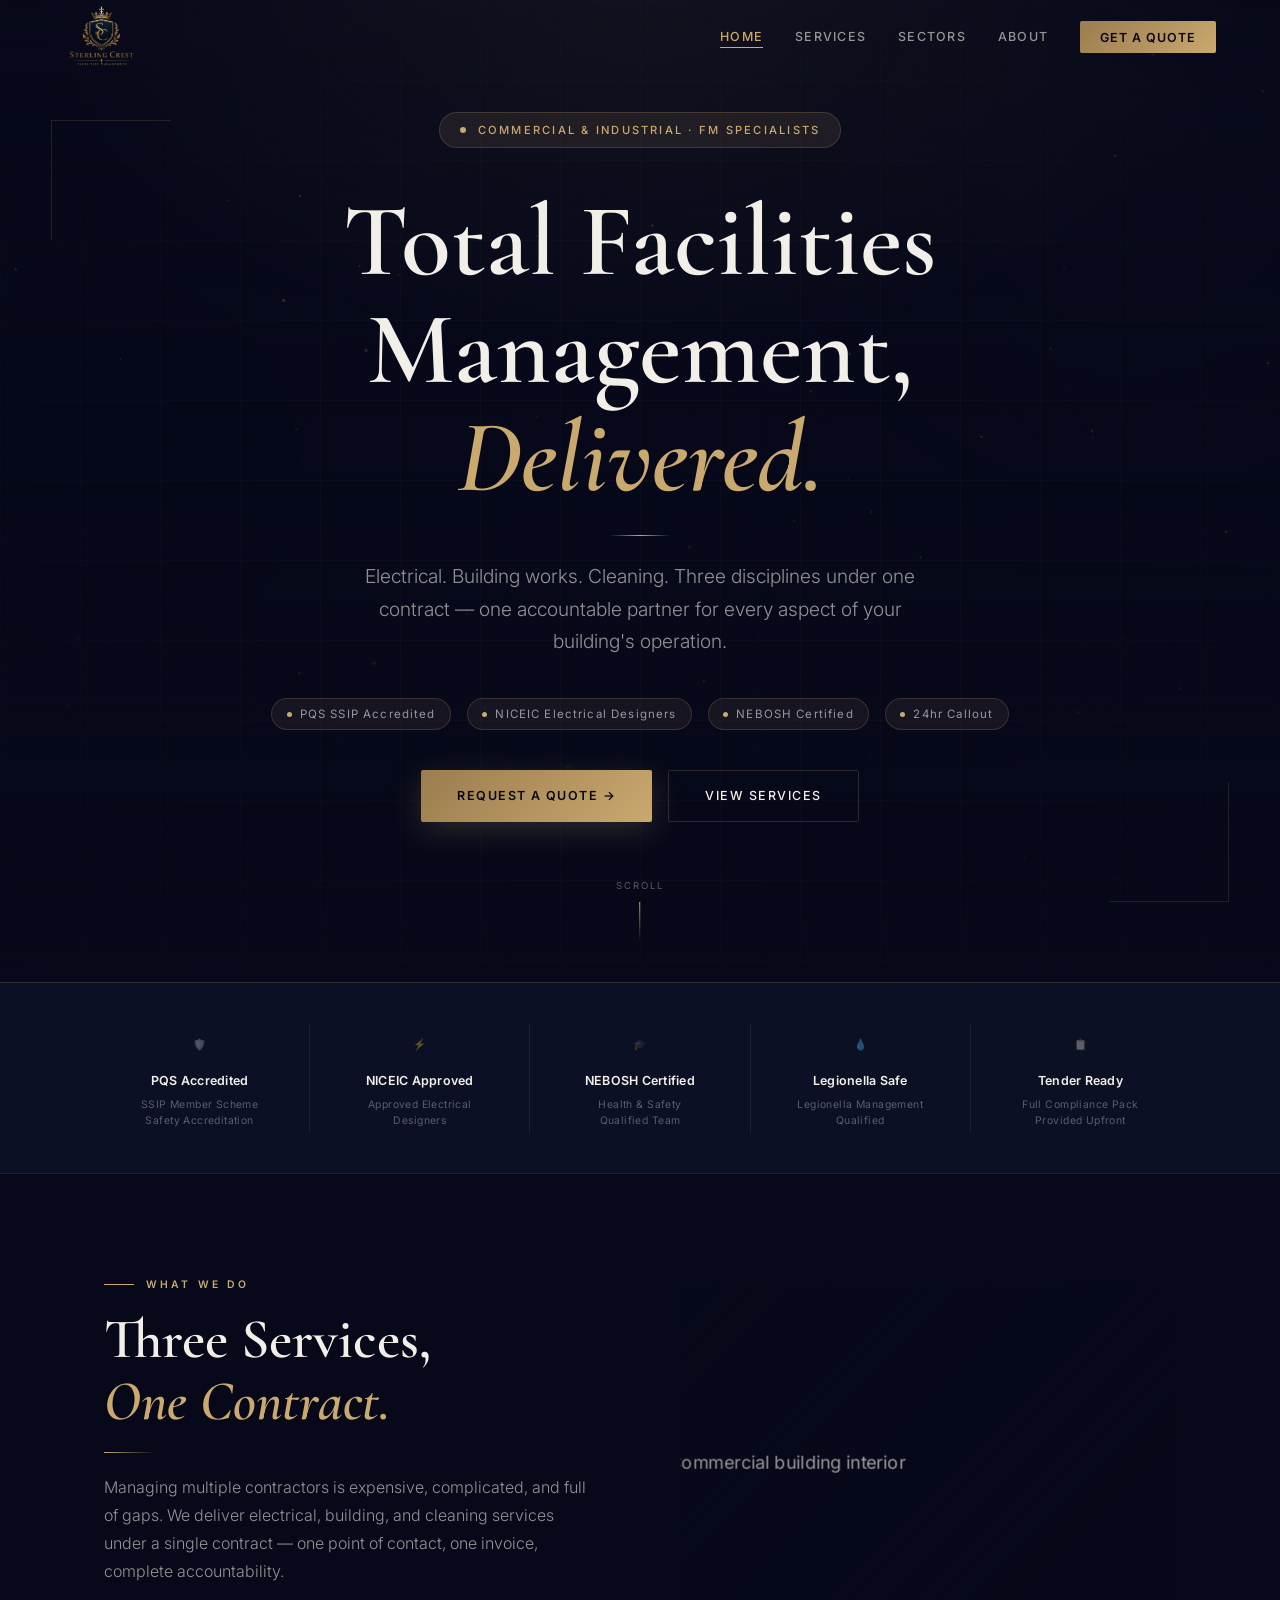
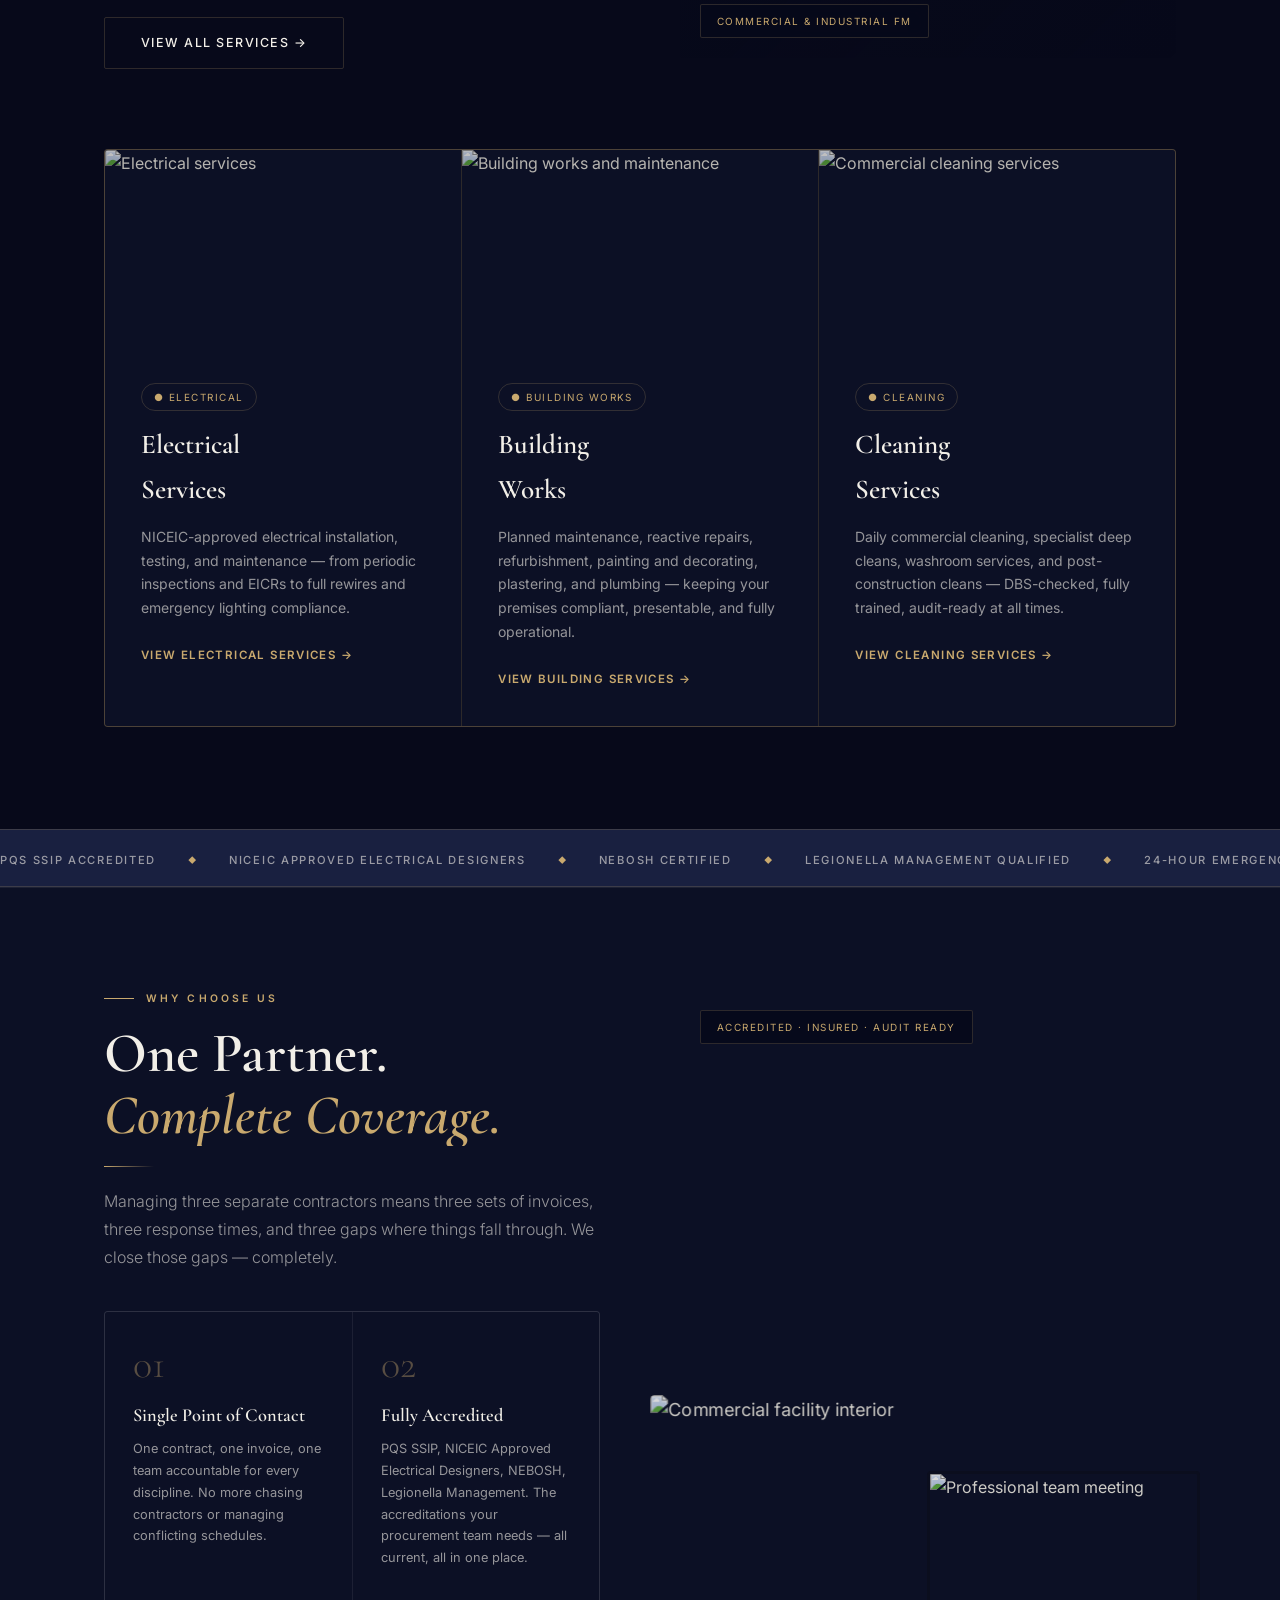
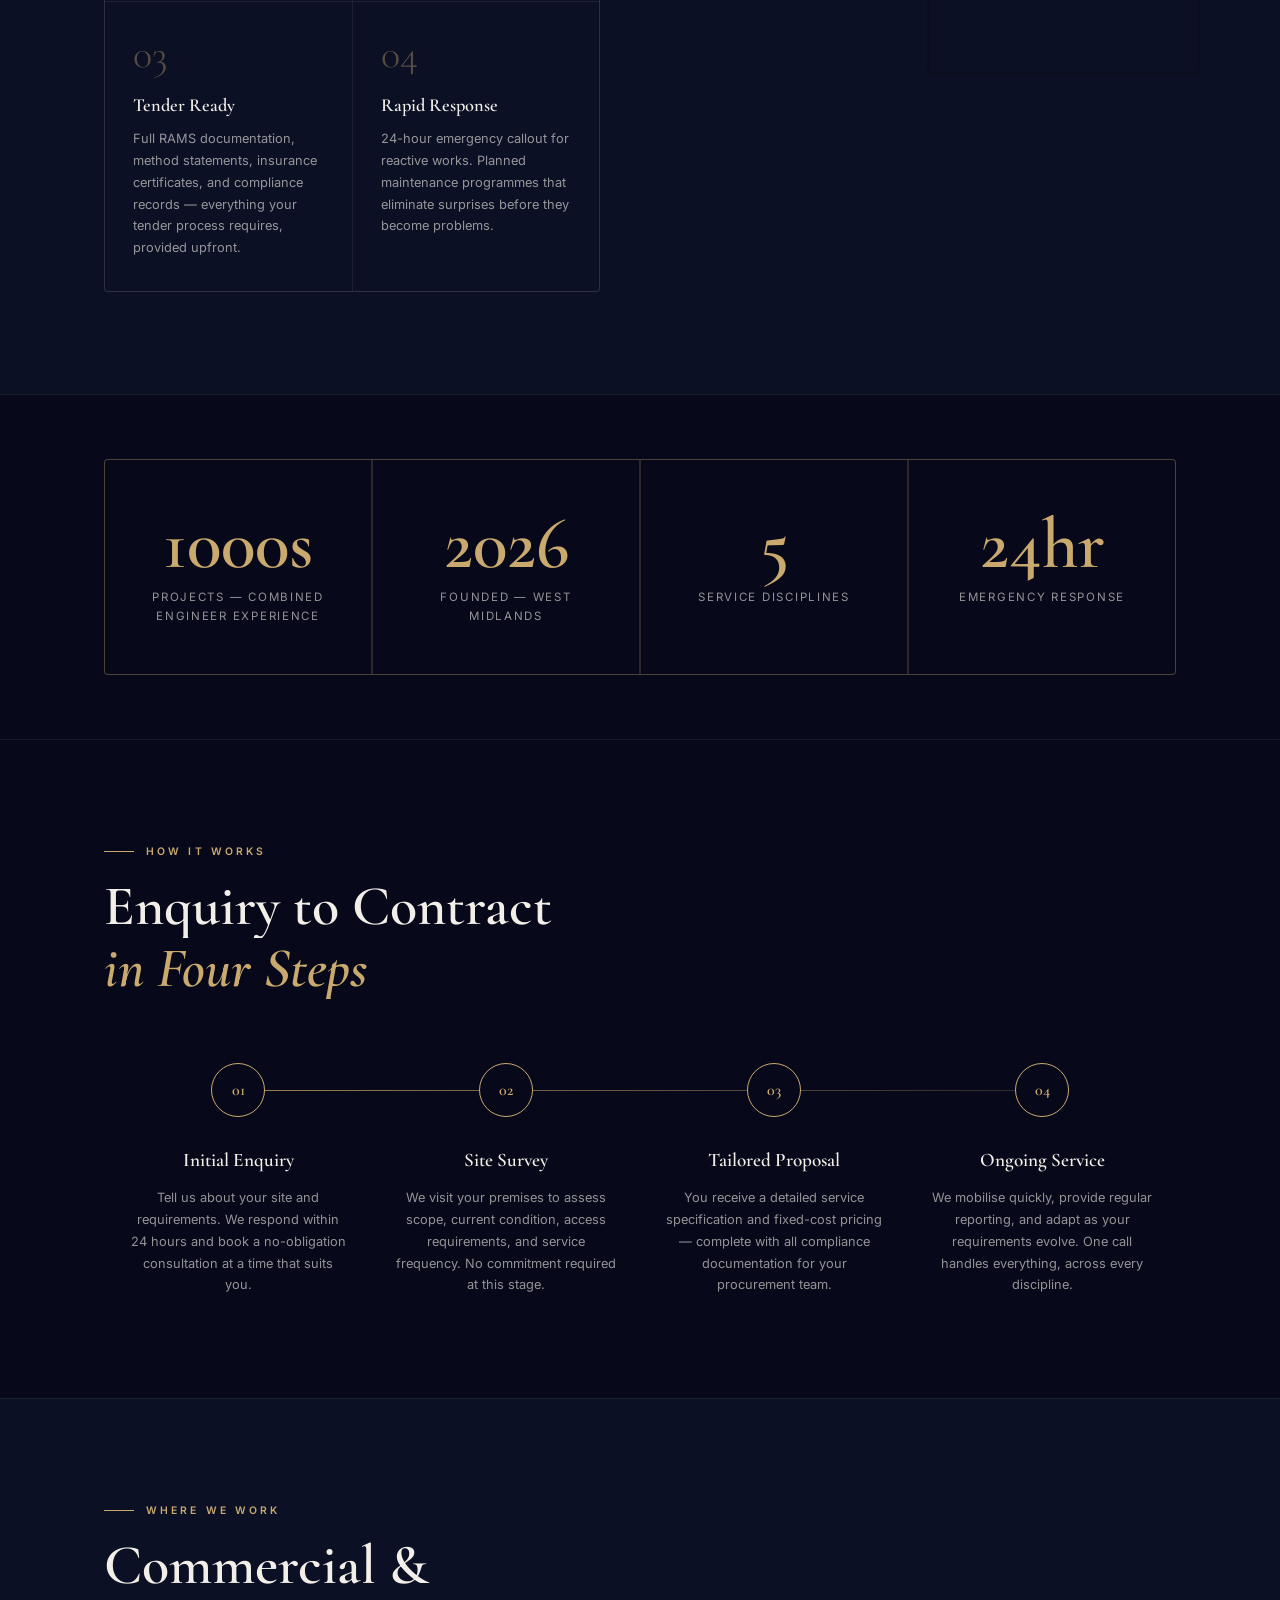
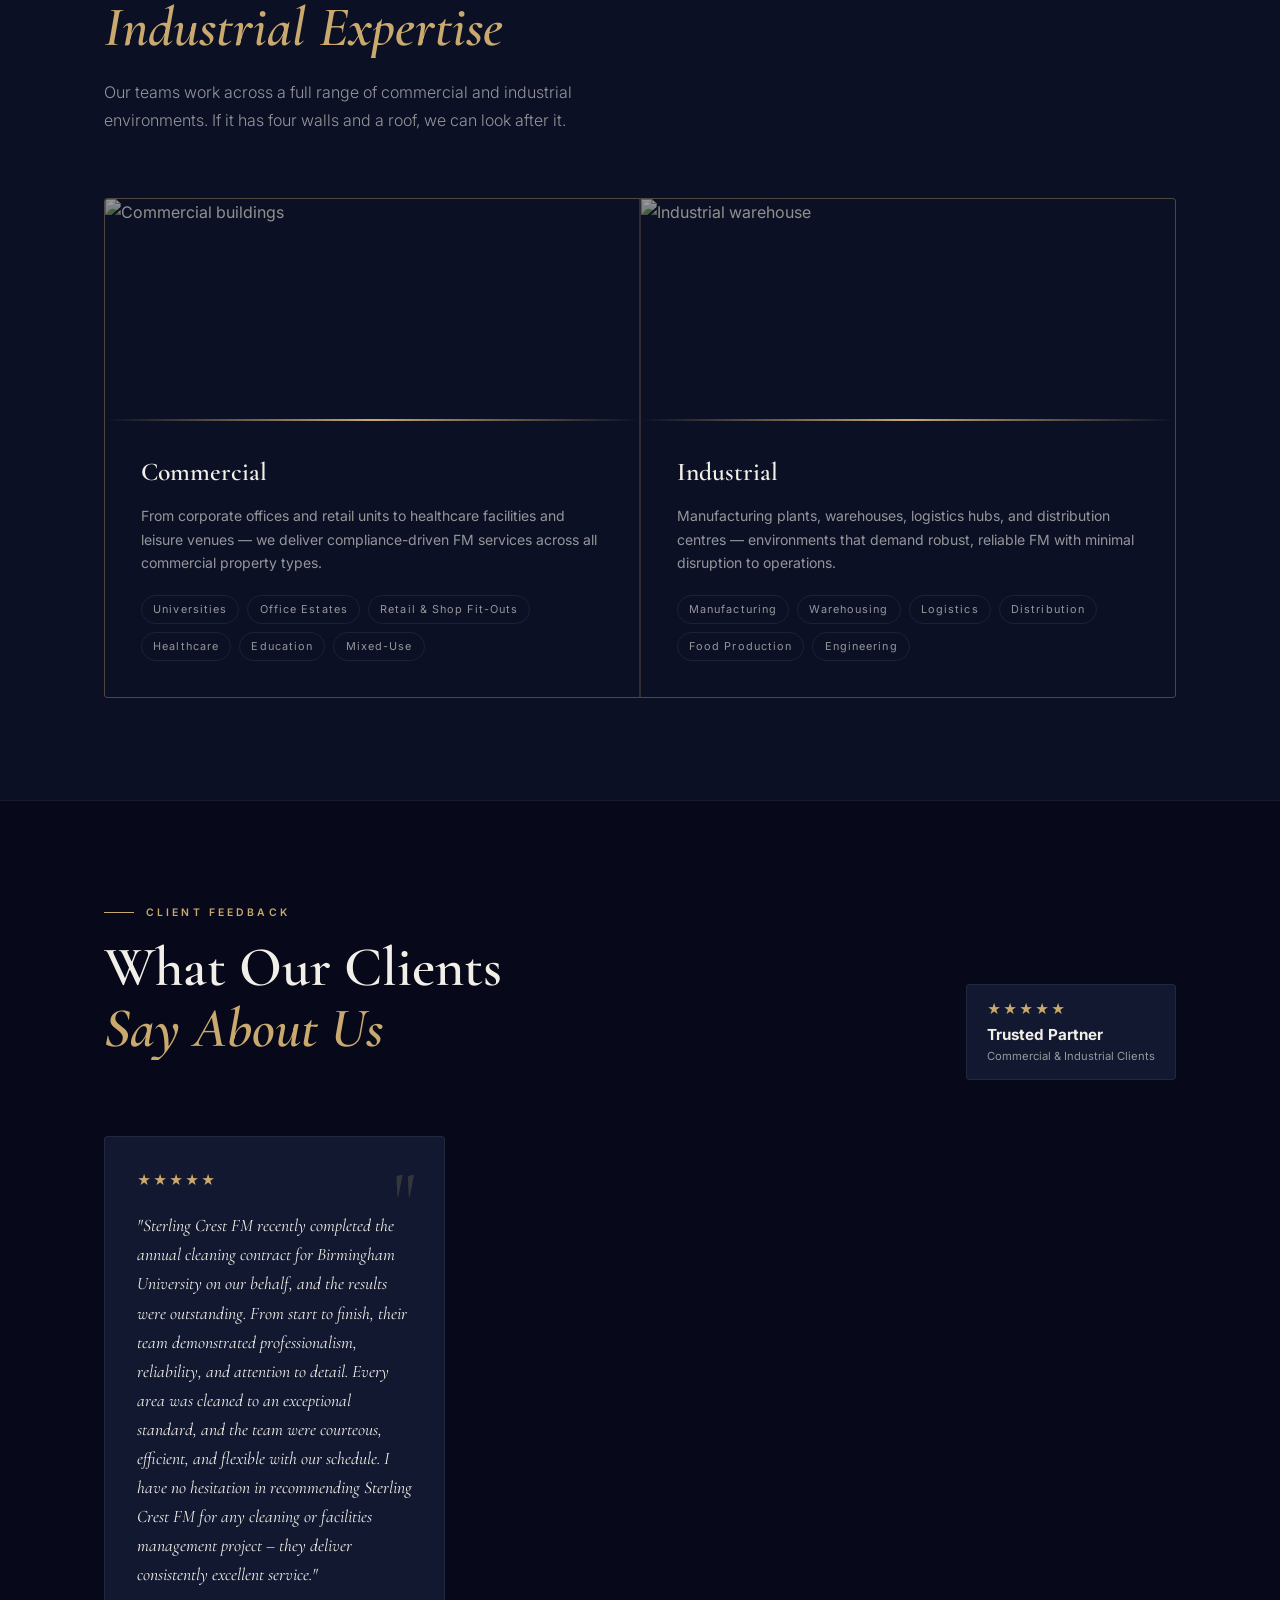
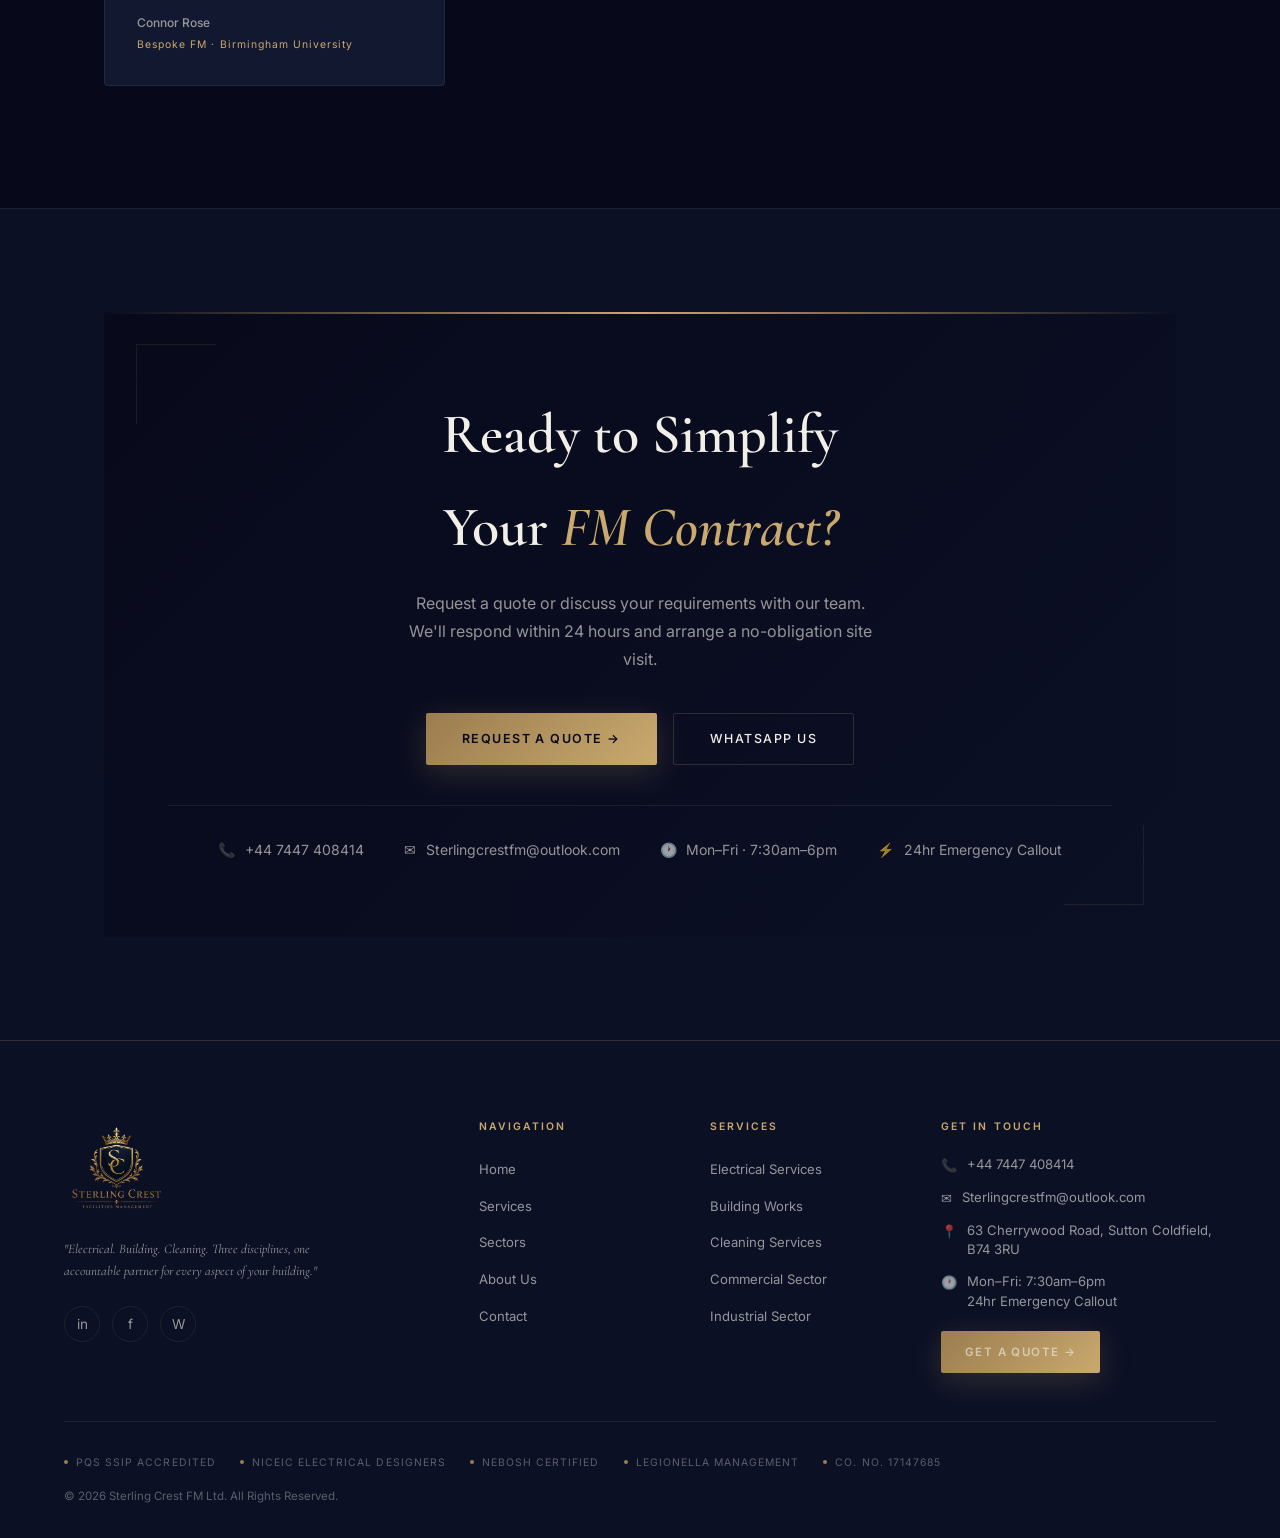
==== commit 756f37c0: "feat: add real company info, accreditations, testimonial, and services - Phone (+44 7447 408414) and" ====
--- a/index.html
+++ b/index.html
@@ -198,9 +198,9 @@
         Electrical. Building works. Cleaning. Three disciplines under one contract — one accountable partner for every aspect of your building's operation.
       </p>
       <div class="hero-pills">
-        <span class="hero-pill"><span class="hero-pill-dot"></span>CHAS Accredited</span>
-        <span class="hero-pill"><span class="hero-pill-dot"></span>NICEIC Approved</span>
-        <span class="hero-pill"><span class="hero-pill-dot"></span>Fully Insured</span>
+        <span class="hero-pill"><span class="hero-pill-dot"></span>PQS SSIP Accredited</span>
+        <span class="hero-pill"><span class="hero-pill-dot"></span>NICEIC Electrical Designers</span>
+        <span class="hero-pill"><span class="hero-pill-dot"></span>NEBOSH Certified</span>
         <span class="hero-pill"><span class="hero-pill-dot"></span>24hr Callout</span>
       </div>
       <div class="hero-actions">
@@ -219,32 +219,32 @@
     <div class="trust-inner">
       <div class="trust-item reveal">
         <div class="trust-logo-wrap"><span class="trust-icon">🛡️</span></div>
-        <strong>CHAS Accredited</strong>
-        <span>Contractors Health &amp;<br>Safety Assessment</span>
+        <strong>PQS Accredited</strong>
+        <span>SSIP Member Scheme<br>Safety Accreditation</span>
       </div>
       <div class="trust-divider"></div>
       <div class="trust-item reveal reveal-delay-1">
         <div class="trust-logo-wrap"><span class="trust-icon">⚡</span></div>
         <strong>NICEIC Approved</strong>
-        <span>Electrical Contracting<br>Approved Contractor</span>
+        <span>Approved Electrical<br>Designers</span>
       </div>
       <div class="trust-divider"></div>
       <div class="trust-item trust-mobile-hide reveal reveal-delay-2">
-        <div class="trust-logo-wrap"><span class="trust-icon">✅</span></div>
-        <strong>SafeContractor</strong>
-        <span>Health &amp; Safety<br>Accredited</span>
+        <div class="trust-logo-wrap"><span class="trust-icon">🎓</span></div>
+        <strong>NEBOSH Certified</strong>
+        <span>Health &amp; Safety<br>Qualified Team</span>
       </div>
       <div class="trust-divider trust-mobile-hide"></div>
       <div class="trust-item trust-mobile-hide reveal reveal-delay-3">
-        <div class="trust-logo-wrap"><span class="trust-icon">📋</span></div>
-        <strong>ISO 9001:2015</strong>
-        <span>Quality Management<br>System Certified</span>
+        <div class="trust-logo-wrap"><span class="trust-icon">💧</span></div>
+        <strong>Legionella Safe</strong>
+        <span>Legionella Management<br>Qualified</span>
       </div>
       <div class="trust-divider trust-mobile-hide"></div>
       <div class="trust-item trust-mobile-hide reveal reveal-delay-4">
-        <div class="trust-logo-wrap"><span class="trust-icon">🔒</span></div>
-        <strong>Fully Insured</strong>
-        <span>£5m Public Liability<br>All Disciplines</span>
+        <div class="trust-logo-wrap"><span class="trust-icon">📋</span></div>
+        <strong>Tender Ready</strong>
+        <span>Full Compliance Pack<br>Provided Upfront</span>
       </div>
     </div>
   </div>
@@ -291,7 +291,7 @@
           <div class="service-trio-body">
             <span class="service-trio-tag">● Building Works</span>
             <h3>Building<br>Works</h3>
-            <p>Planned preventive maintenance, reactive repairs, refurbishment, and minor building works — keeping your premises compliant, presentable, and fully operational.</p>
+            <p>Planned maintenance, reactive repairs, refurbishment, painting and decorating, plastering, and plumbing — keeping your premises compliant, presentable, and fully operational.</p>
             <a href="services.html#building" class="service-trio-link">View Building Services →</a>
           </div>
         </div>
@@ -312,26 +312,26 @@
   <!-- MARQUEE -->
   <div id="marquee-strip">
     <div class="marquee-inner">
-      <span>CHAS Accredited</span><span class="marquee-dot">◆</span>
-      <span>NICEIC Approved Contractor</span><span class="marquee-dot">◆</span>
-      <span>SafeContractor Accredited</span><span class="marquee-dot">◆</span>
-      <span>ISO 9001:2015 Certified</span><span class="marquee-dot">◆</span>
-      <span>£5m Public Liability Insurance</span><span class="marquee-dot">◆</span>
+      <span>PQS SSIP Accredited</span><span class="marquee-dot">◆</span>
+      <span>NICEIC Approved Electrical Designers</span><span class="marquee-dot">◆</span>
+      <span>NEBOSH Certified</span><span class="marquee-dot">◆</span>
+      <span>Legionella Management Qualified</span><span class="marquee-dot">◆</span>
       <span>24-Hour Emergency Callout</span><span class="marquee-dot">◆</span>
-      <span>DBS-Checked Staff</span><span class="marquee-dot">◆</span>
       <span>Commercial &amp; Industrial Coverage</span><span class="marquee-dot">◆</span>
       <span>Full RAMS Documentation</span><span class="marquee-dot">◆</span>
       <span>Tender Support Available</span><span class="marquee-dot">◆</span>
-      <span>CHAS Accredited</span><span class="marquee-dot">◆</span>
-      <span>NICEIC Approved Contractor</span><span class="marquee-dot">◆</span>
-      <span>SafeContractor Accredited</span><span class="marquee-dot">◆</span>
-      <span>ISO 9001:2015 Certified</span><span class="marquee-dot">◆</span>
-      <span>£5m Public Liability Insurance</span><span class="marquee-dot">◆</span>
+      <span>West Midlands Based</span><span class="marquee-dot">◆</span>
+      <span>Universities · Retail · Industrial</span><span class="marquee-dot">◆</span>
+      <span>PQS SSIP Accredited</span><span class="marquee-dot">◆</span>
+      <span>NICEIC Approved Electrical Designers</span><span class="marquee-dot">◆</span>
+      <span>NEBOSH Certified</span><span class="marquee-dot">◆</span>
+      <span>Legionella Management Qualified</span><span class="marquee-dot">◆</span>
       <span>24-Hour Emergency Callout</span><span class="marquee-dot">◆</span>
-      <span>DBS-Checked Staff</span><span class="marquee-dot">◆</span>
       <span>Commercial &amp; Industrial Coverage</span><span class="marquee-dot">◆</span>
       <span>Full RAMS Documentation</span><span class="marquee-dot">◆</span>
       <span>Tender Support Available</span><span class="marquee-dot">◆</span>
+      <span>West Midlands Based</span><span class="marquee-dot">◆</span>
+      <span>Universities · Retail · Industrial</span><span class="marquee-dot">◆</span>
     </div>
   </div>
 
@@ -357,7 +357,7 @@
             <div class="why-item tiltable reveal reveal-delay-2">
               <div class="why-item-num">02</div>
               <h4>Fully Accredited</h4>
-              <p>CHAS, SafeContractor, NICEIC, ISO 9001. Every accreditation your procurement team will ask for — all in one place, always current.</p>
+              <p>PQS SSIP, NICEIC Approved Electrical Designers, NEBOSH, Legionella Management. The accreditations your procurement team needs — all current, all in one place.</p>
             </div>
             <div class="why-item tiltable reveal reveal-delay-3">
               <div class="why-item-num">03</div>
@@ -387,15 +387,15 @@
     <div class="section-inner" style="padding-top:4rem;padding-bottom:4rem;">
       <div class="stats-grid">
         <div class="stat-item reveal-scale">
-          <div class="stat-num" data-count="120" data-suffix="+">0</div>
-          <div class="stat-label">Projects Delivered</div>
+          <div class="stat-num">1000s</div>
+          <div class="stat-label">Projects — Combined Engineer Experience</div>
         </div>
         <div class="stat-item reveal-scale reveal-delay-2">
-          <div class="stat-num" data-count="15" data-suffix="+">0</div>
-          <div class="stat-label">Years Experience</div>
+          <div class="stat-num">2026</div>
+          <div class="stat-label">Founded — West Midlands</div>
         </div>
         <div class="stat-item reveal-scale reveal-delay-3">
-          <div class="stat-num">3</div>
+          <div class="stat-num">5</div>
           <div class="stat-label">Service Disciplines</div>
         </div>
         <div class="stat-item reveal-scale reveal-delay-4">
@@ -462,10 +462,10 @@
             <h3>Commercial</h3>
             <p>From corporate offices and retail units to healthcare facilities and leisure venues — we deliver compliance-driven FM services across all commercial property types.</p>
             <div class="sector-tags">
+              <span class="sector-tag">Universities</span>
               <span class="sector-tag">Office Estates</span>
-              <span class="sector-tag">Retail</span>
+              <span class="sector-tag">Retail &amp; Shop Fit-Outs</span>
               <span class="sector-tag">Healthcare</span>
-              <span class="sector-tag">Hospitality</span>
               <span class="sector-tag">Education</span>
               <span class="sector-tag">Mixed-Use</span>
             </div>
@@ -509,42 +509,14 @@
         <div class="testi-track" id="testiTrack">
           <div class="testi-card">
             <div class="testi-card-stars">★★★★★</div>
-            <blockquote>"Having all three services under one contract has genuinely transformed how we manage our estate. One call, one invoice, zero gaps. We've not had a compliance issue since switching."</blockquote>
-            <div class="testi-card-author">Facilities Manager</div>
-            <div class="testi-card-service">Commercial Property Group · Office Estate</div>
+            <blockquote>"Sterling Crest FM recently completed the annual cleaning contract for Birmingham University on our behalf, and the results were outstanding. From start to finish, their team demonstrated professionalism, reliability, and attention to detail. Every area was cleaned to an exceptional standard, and the team were courteous, efficient, and flexible with our schedule. I have no hesitation in recommending Sterling Crest FM for any cleaning or facilities management project – they deliver consistently excellent service."</blockquote>
+            <div class="testi-card-author">Connor Rose</div>
+            <div class="testi-card-service">Bespoke FM · Birmingham University</div>
             <div class="testi-quote-mark">"</div>
           </div>
-          <div class="testi-card">
-            <div class="testi-card-stars">★★★★★</div>
-            <blockquote>"The tender documentation was exemplary — RAMS, CHAS certificate, insurance certificates, method statements. Our procurement team was impressed from day one. Everything we needed was there."</blockquote>
-            <div class="testi-card-author">Operations Director</div>
-            <div class="testi-card-service">Manufacturing Business · Midlands</div>
-            <div class="testi-quote-mark">"</div>
-          </div>
-          <div class="testi-card">
-            <div class="testi-card-stars">★★★★★</div>
-            <blockquote>"Reliable, professional, and completely hassle-free. The electrical testing and cleaning programmes run like clockwork. First FM contractor we've had who actually keeps to the schedule."</blockquote>
-            <div class="testi-card-author">Estate Manager</div>
-            <div class="testi-card-service">Distribution Centre · National Logistics</div>
-            <div class="testi-quote-mark">"</div>
-          </div>
-          <div class="testi-card">
-            <div class="testi-card-stars">★★★★★</div>
-            <blockquote>"Response times are exceptional. We had an emergency electrical fault on a Saturday morning — the team were on site within two hours and had us back up and running before midday. Genuinely impressive."</blockquote>
-            <div class="testi-card-author">Site Director</div>
-            <div class="testi-card-service">Food Production Facility</div>
-            <div class="testi-quote-mark">"</div>
-          </div>
-          <div class="testi-card">
-            <div class="testi-card-stars">★★★★★</div>
-            <blockquote>"We moved to a bundled FM contract after years of managing separate suppliers. The cost saving alone justified the switch. The consistency of service is on a completely different level."</blockquote>
-            <div class="testi-card-author">Head of Property</div>
-            <div class="testi-card-service">Retail Group · Multi-Site</div>
-            <div class="testi-quote-mark">"</div>
-          </div>
-        </div>
-      </div>
-      <div class="testi-controls reveal">
+        </div>
+      </div>
+      <div class="testi-controls reveal" style="display:none;">
         <button class="testi-btn" id="testiPrev">←</button>
         <button class="testi-btn" id="testiNext">→</button>
       </div>
@@ -565,10 +537,10 @@
           <p>Request a quote or discuss your requirements with our team. We'll respond within 24 hours and arrange a no-obligation site visit.</p>
           <div class="cta-actions">
             <a href="contact.html" class="btn-primary">Request a Quote →</a>
-            <a href="tel:[PHONE]" class="btn-ghost">Call Us Now</a>
+            <a href="https://wa.me/447447408414" class="btn-ghost">WhatsApp Us</a>
           </div>
           <div class="cta-contact-row">
-            <div class="cta-contact-item"><span class="cta-contact-icon">📞</span><a href="tel:[PHONE]">[PHONE NUMBER]</a></div>
+            <div class="cta-contact-item"><span class="cta-contact-icon">📞</span><a href="tel:+447447408414">+44 7447 408414</a></div>
             <div class="cta-contact-item"><span class="cta-contact-icon">✉</span><a href="mailto:Sterlingcrestfm@outlook.com">Sterlingcrestfm@outlook.com</a></div>
             <div class="cta-contact-item"><span class="cta-contact-icon">🕐</span><span>Mon–Fri · 7:30am–6pm</span></div>
             <div class="cta-contact-item"><span class="cta-contact-icon">⚡</span><span>24hr Emergency Callout</span></div>
@@ -587,9 +559,9 @@
         </div>
         <p class="footer-tagline">"Electrical. Building. Cleaning. Three disciplines, one accountable partner for every aspect of your building."</p>
         <div class="footer-socials">
-          <a href="#" class="footer-social" title="LinkedIn">in</a>
-          <a href="#" class="footer-social" title="Facebook">f</a>
-          <a href="#" class="footer-social" title="Twitter/X">𝕏</a>
+          <a href="https://uk.linkedin.com/in/sterling-crest-fm-095820407" class="footer-social" title="LinkedIn" target="_blank" rel="noopener">in</a>
+          <a href="https://www.facebook.com/share/1D1JhuKKt1/?mibextid=wwXIfr" class="footer-social" title="Facebook" target="_blank" rel="noopener">f</a>
+          <a href="https://wa.me/447447408414" class="footer-social" title="WhatsApp" target="_blank" rel="noopener">W</a>
         </div>
       </div>
       <div class="footer-col">
@@ -614,21 +586,22 @@
       </div>
       <div class="footer-col">
         <h5>Get in Touch</h5>
-        <div class="footer-contact-item"><span class="footer-contact-icon">📞</span><a href="tel:[PHONE]">[PHONE NUMBER]</a></div>
+        <div class="footer-contact-item"><span class="footer-contact-icon">📞</span><a href="tel:+447447408414">+44 7447 408414</a></div>
         <div class="footer-contact-item"><span class="footer-contact-icon">✉</span><a href="mailto:Sterlingcrestfm@outlook.com">Sterlingcrestfm@outlook.com</a></div>
-        <div class="footer-contact-item"><span class="footer-contact-icon">📍</span><span>[ADDRESS], [CITY], [POSTCODE]</span></div>
+        <div class="footer-contact-item"><span class="footer-contact-icon">📍</span><span>63 Cherrywood Road, Sutton Coldfield, B74 3RU</span></div>
         <div class="footer-contact-item"><span class="footer-contact-icon">🕐</span><span>Mon–Fri: 7:30am–6pm<br>24hr Emergency Callout</span></div>
         <div style="margin-top:1.25rem"><a href="contact.html" class="btn-primary" style="font-size:0.72rem;padding:0.7rem 1.5rem;">Get a Quote →</a></div>
       </div>
     </div>
     <div class="footer-creds">
       <div class="footer-creds-left">
-        <div class="cred-badge"><span class="cred-badge-dot"></span>CHAS Accredited</div>
-        <div class="cred-badge"><span class="cred-badge-dot"></span>NICEIC Approved</div>
-        <div class="cred-badge"><span class="cred-badge-dot"></span>ISO 9001:2015</div>
-        <div class="cred-badge"><span class="cred-badge-dot"></span>Company No. [XXXXXXXX]</div>
-      </div>
-      <div class="footer-creds-right">© 2025 [Company Name] Ltd. All Rights Reserved.</div>
+        <div class="cred-badge"><span class="cred-badge-dot"></span>PQS SSIP Accredited</div>
+        <div class="cred-badge"><span class="cred-badge-dot"></span>NICEIC Electrical Designers</div>
+        <div class="cred-badge"><span class="cred-badge-dot"></span>NEBOSH Certified</div>
+        <div class="cred-badge"><span class="cred-badge-dot"></span>Legionella Management</div>
+        <div class="cred-badge"><span class="cred-badge-dot"></span>Co. No. 17147685</div>
+      </div>
+      <div class="footer-creds-right">© 2026 Sterling Crest FM Ltd. All Rights Reserved.</div>
     </div>
   </footer>
 
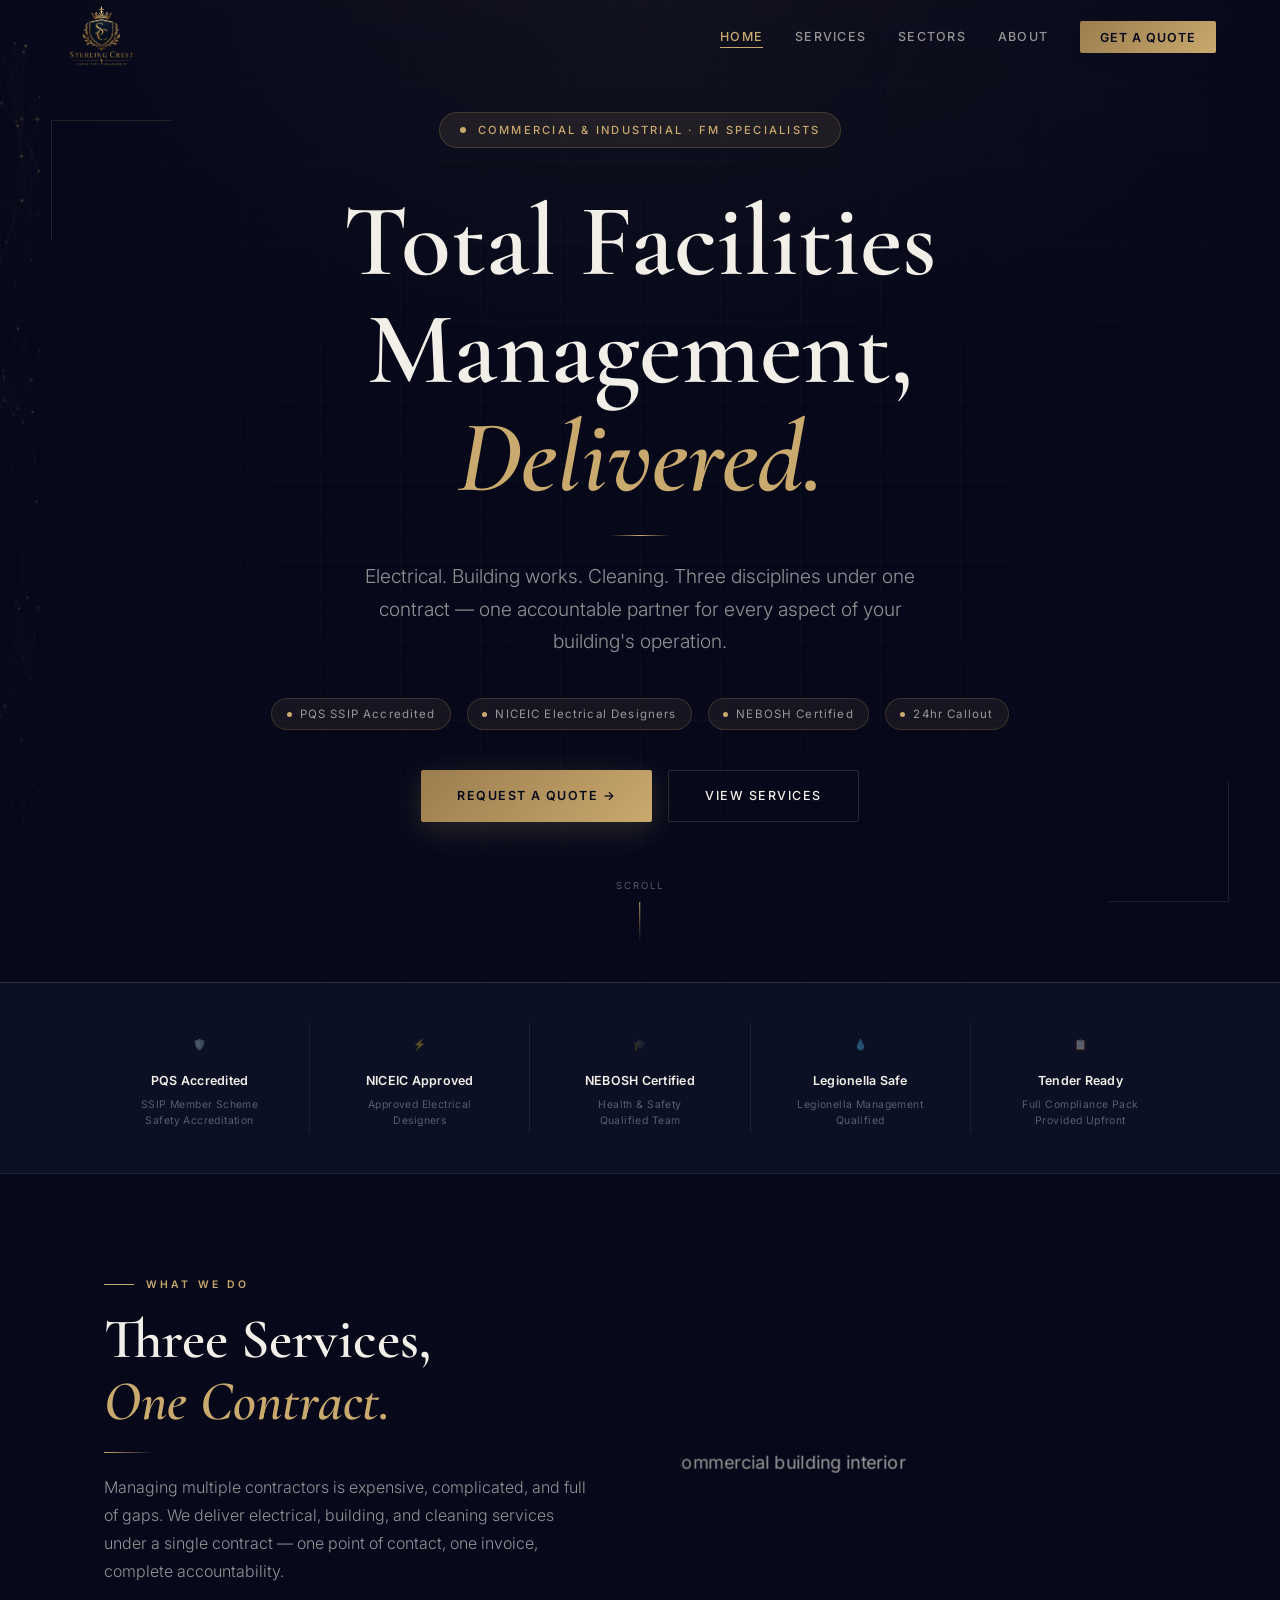
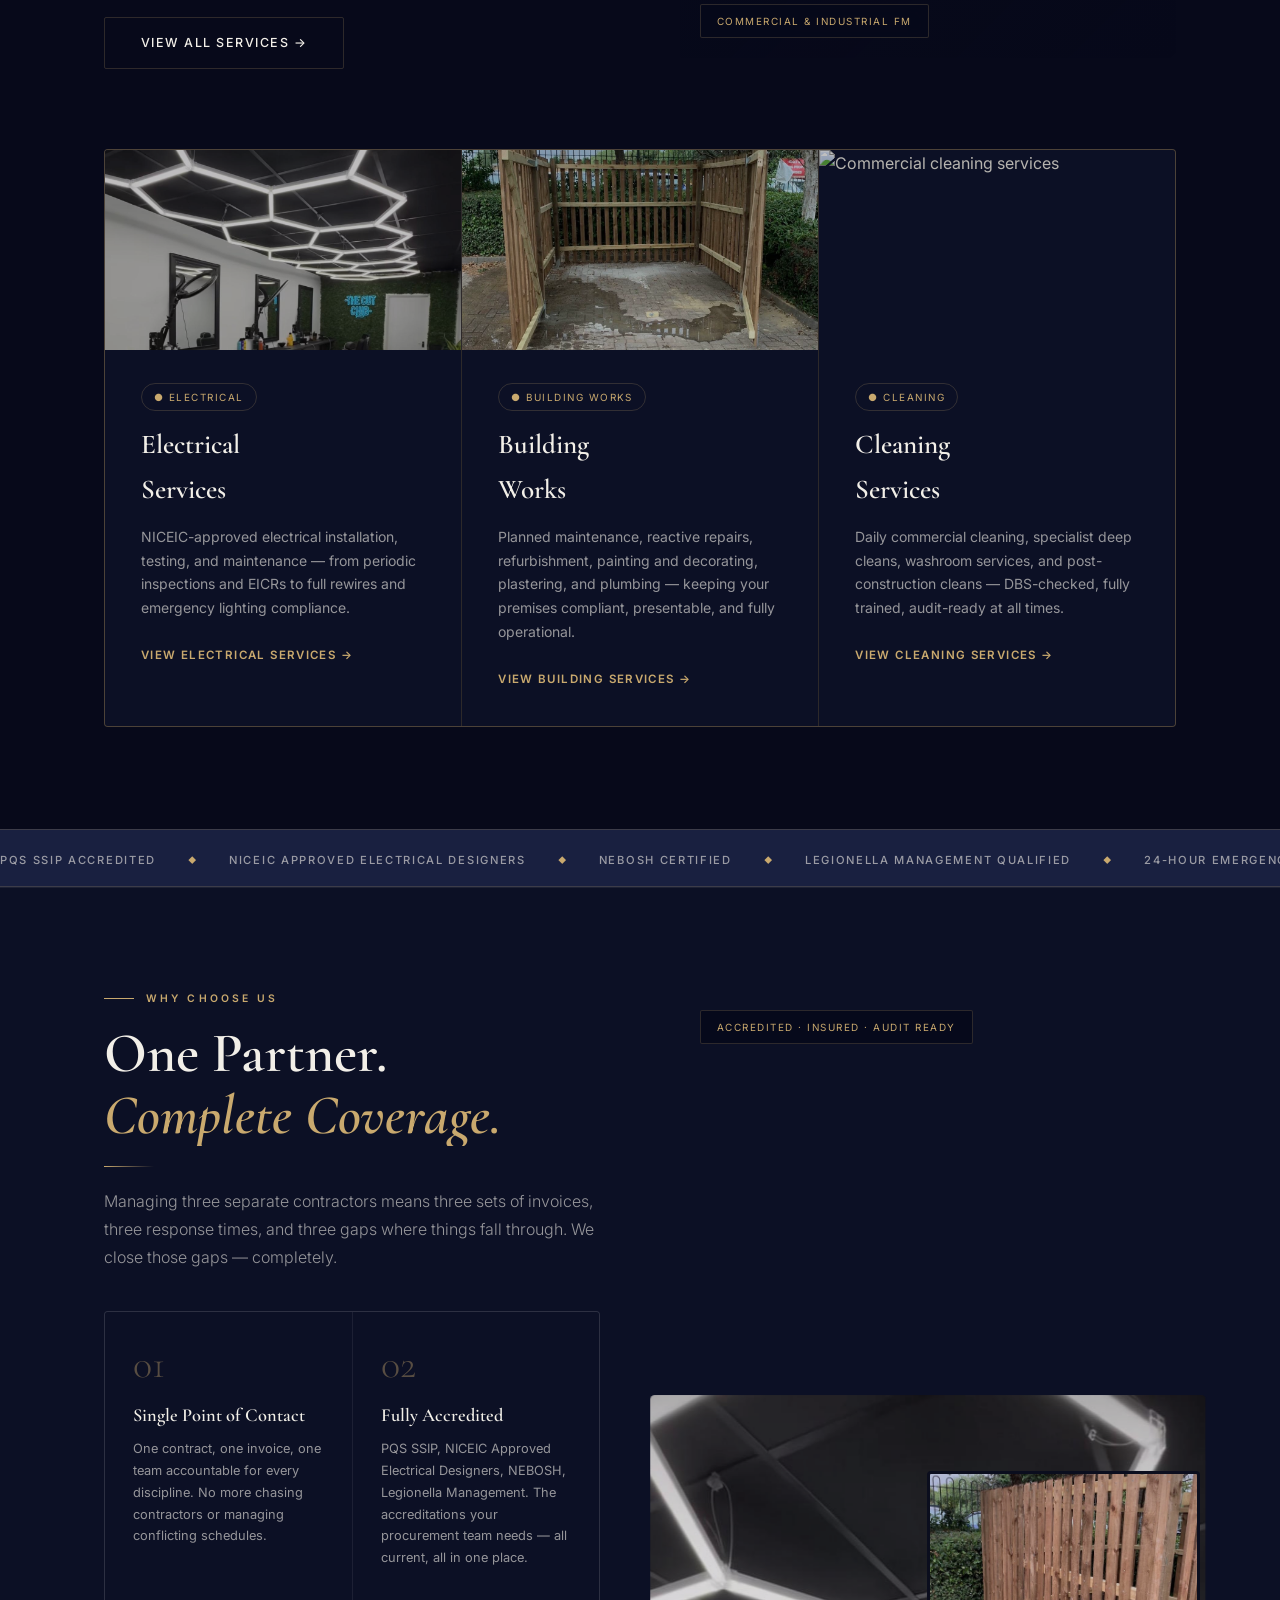
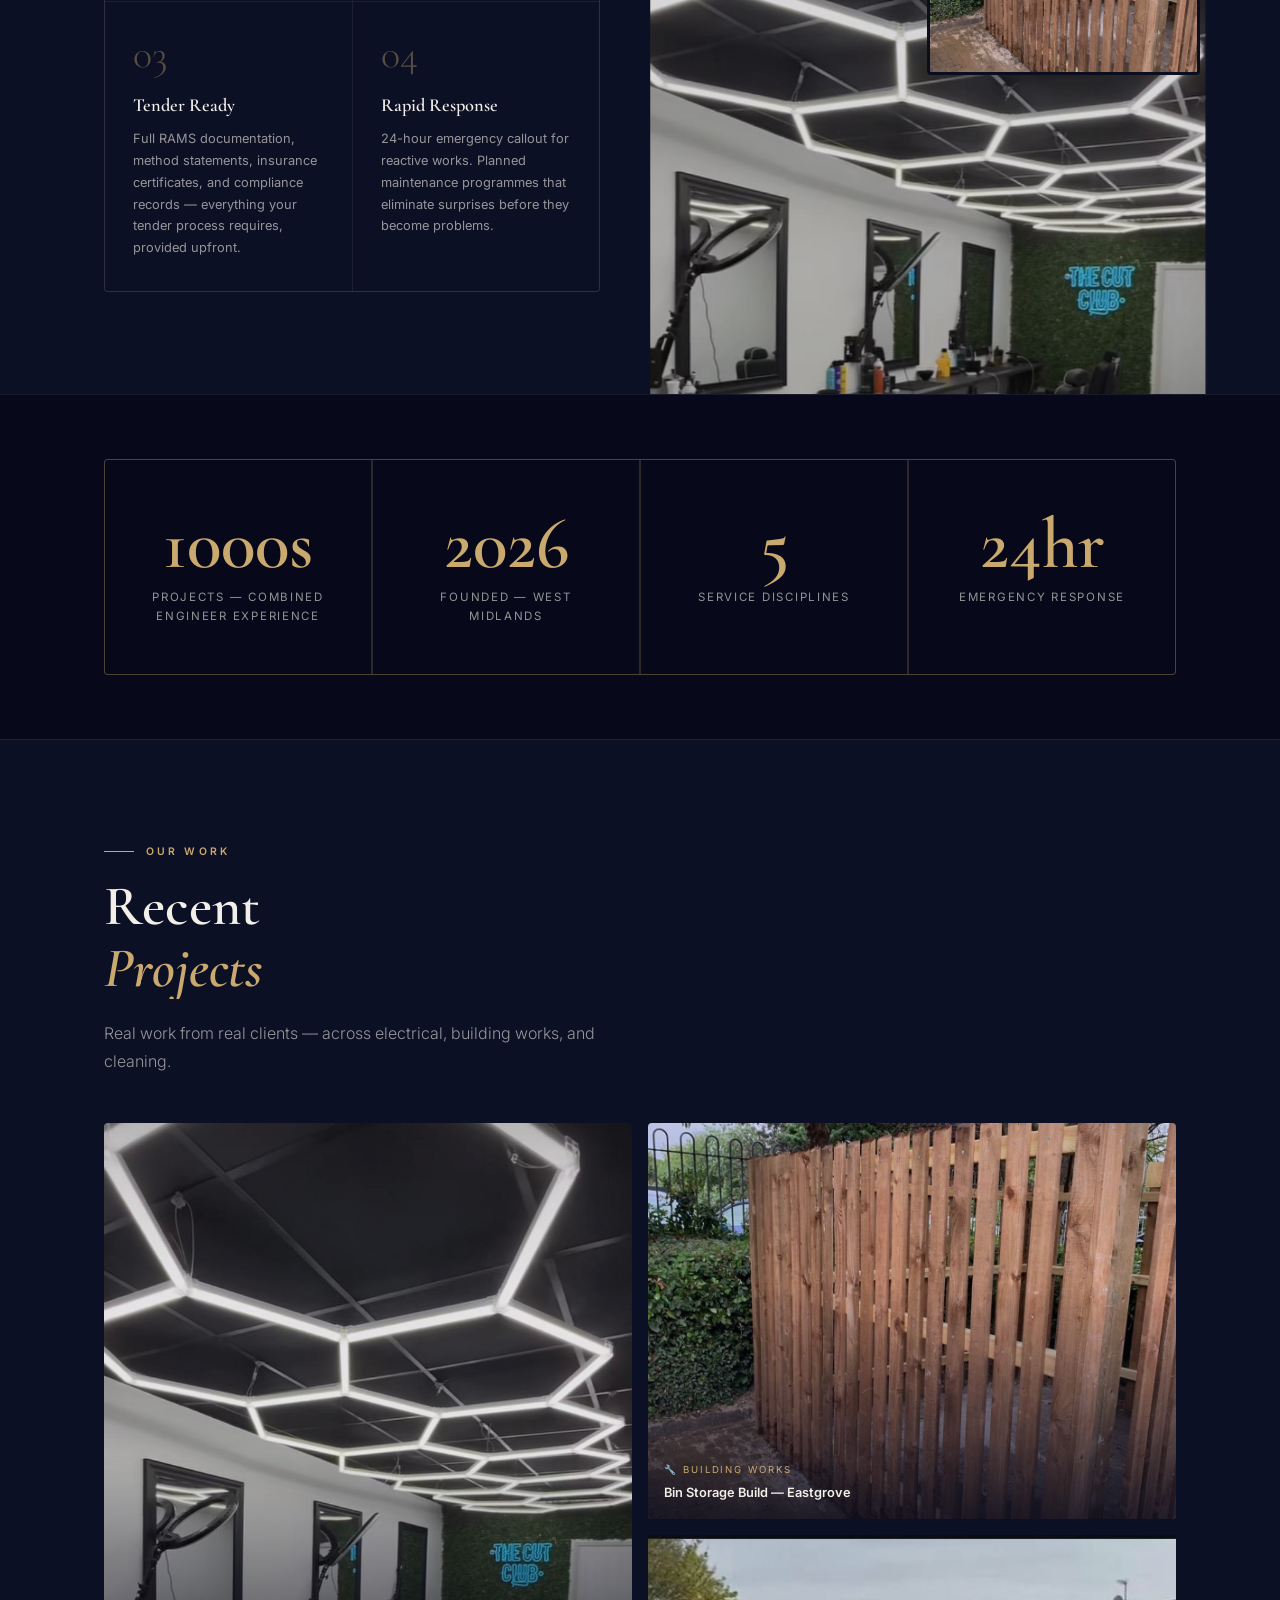
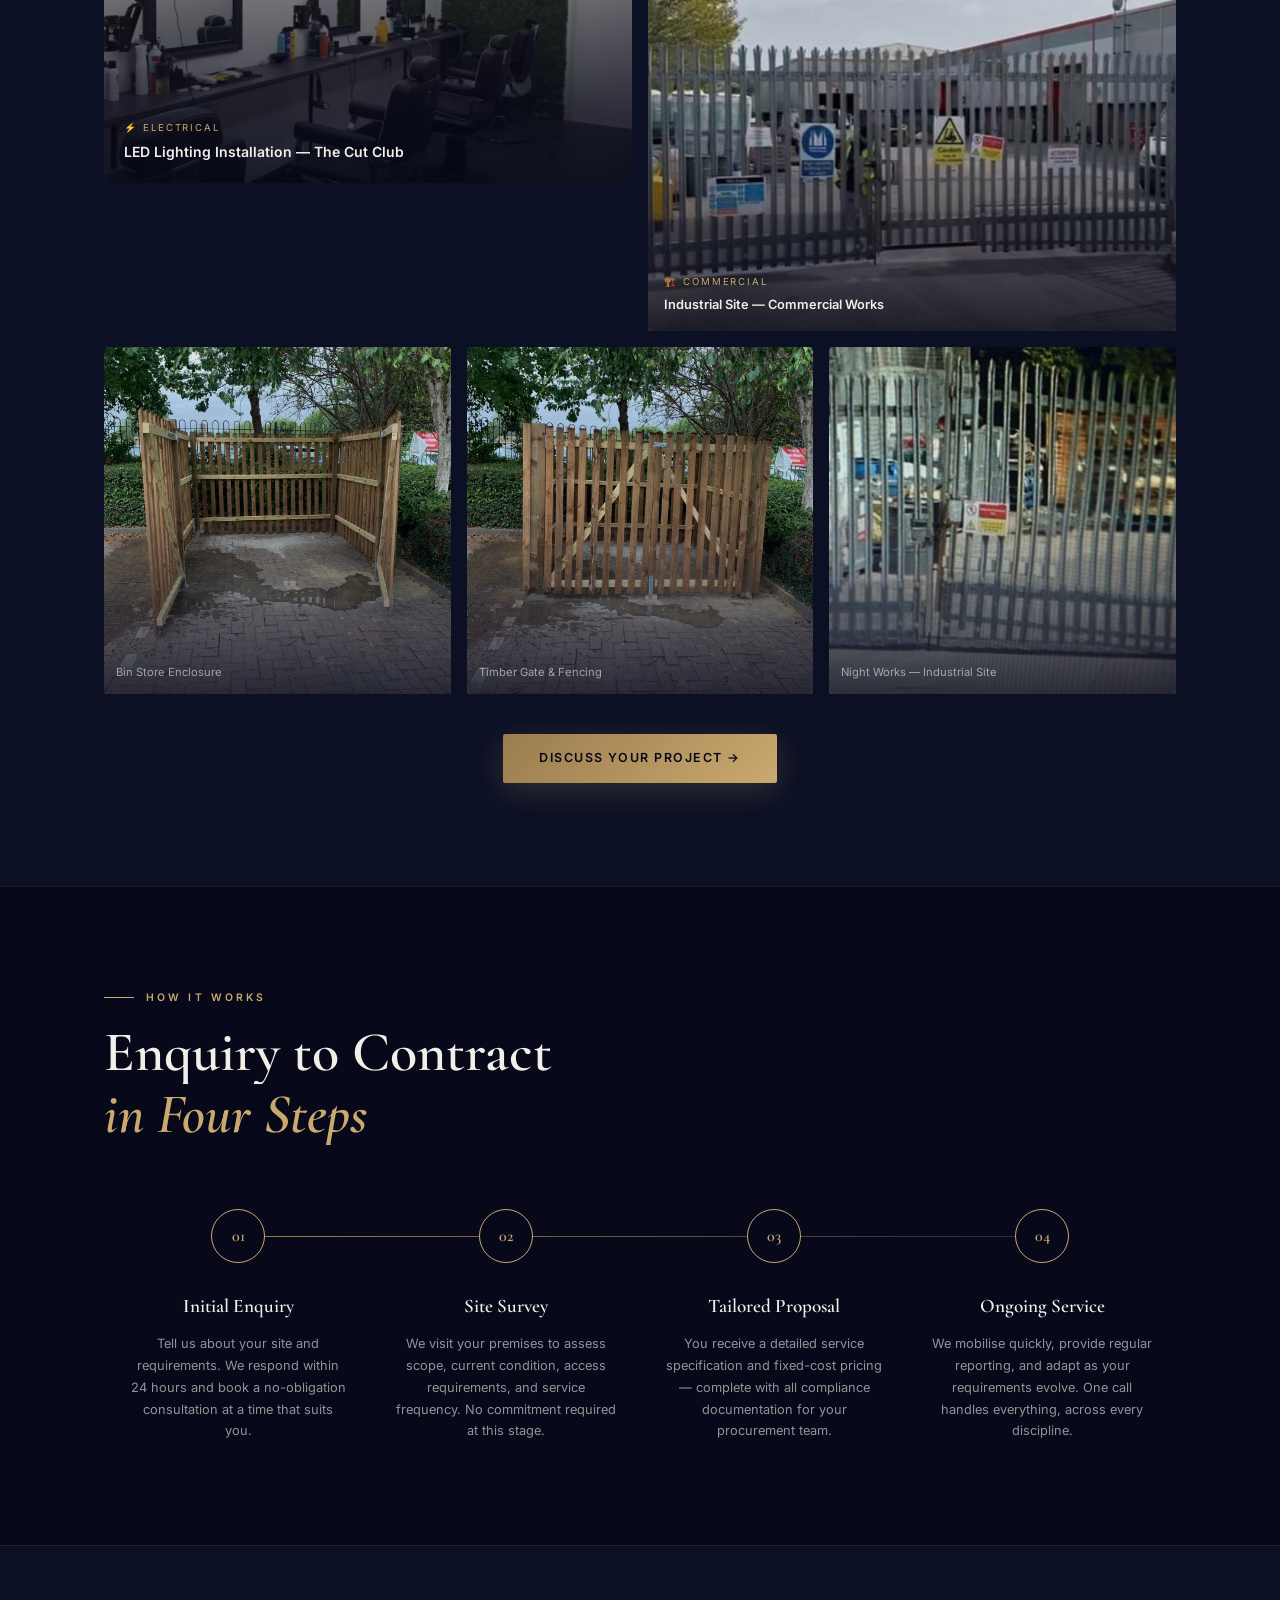
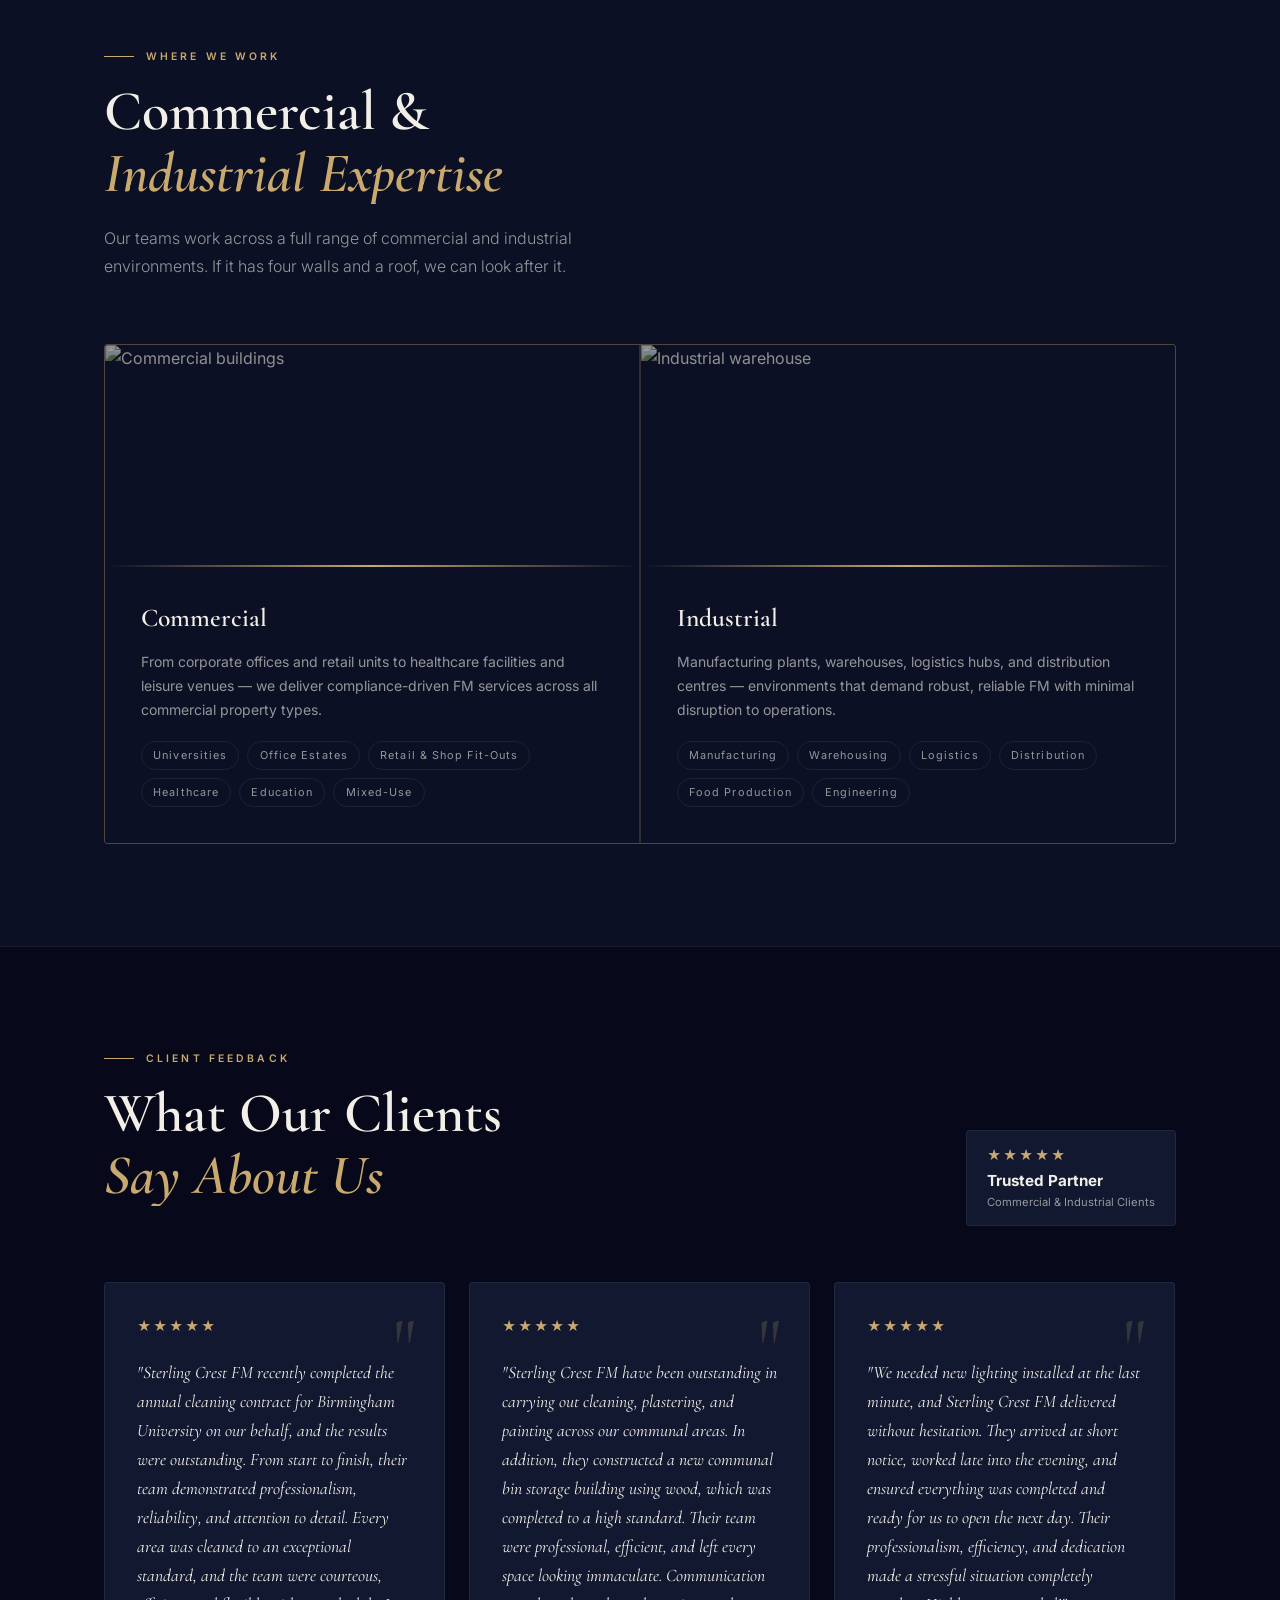
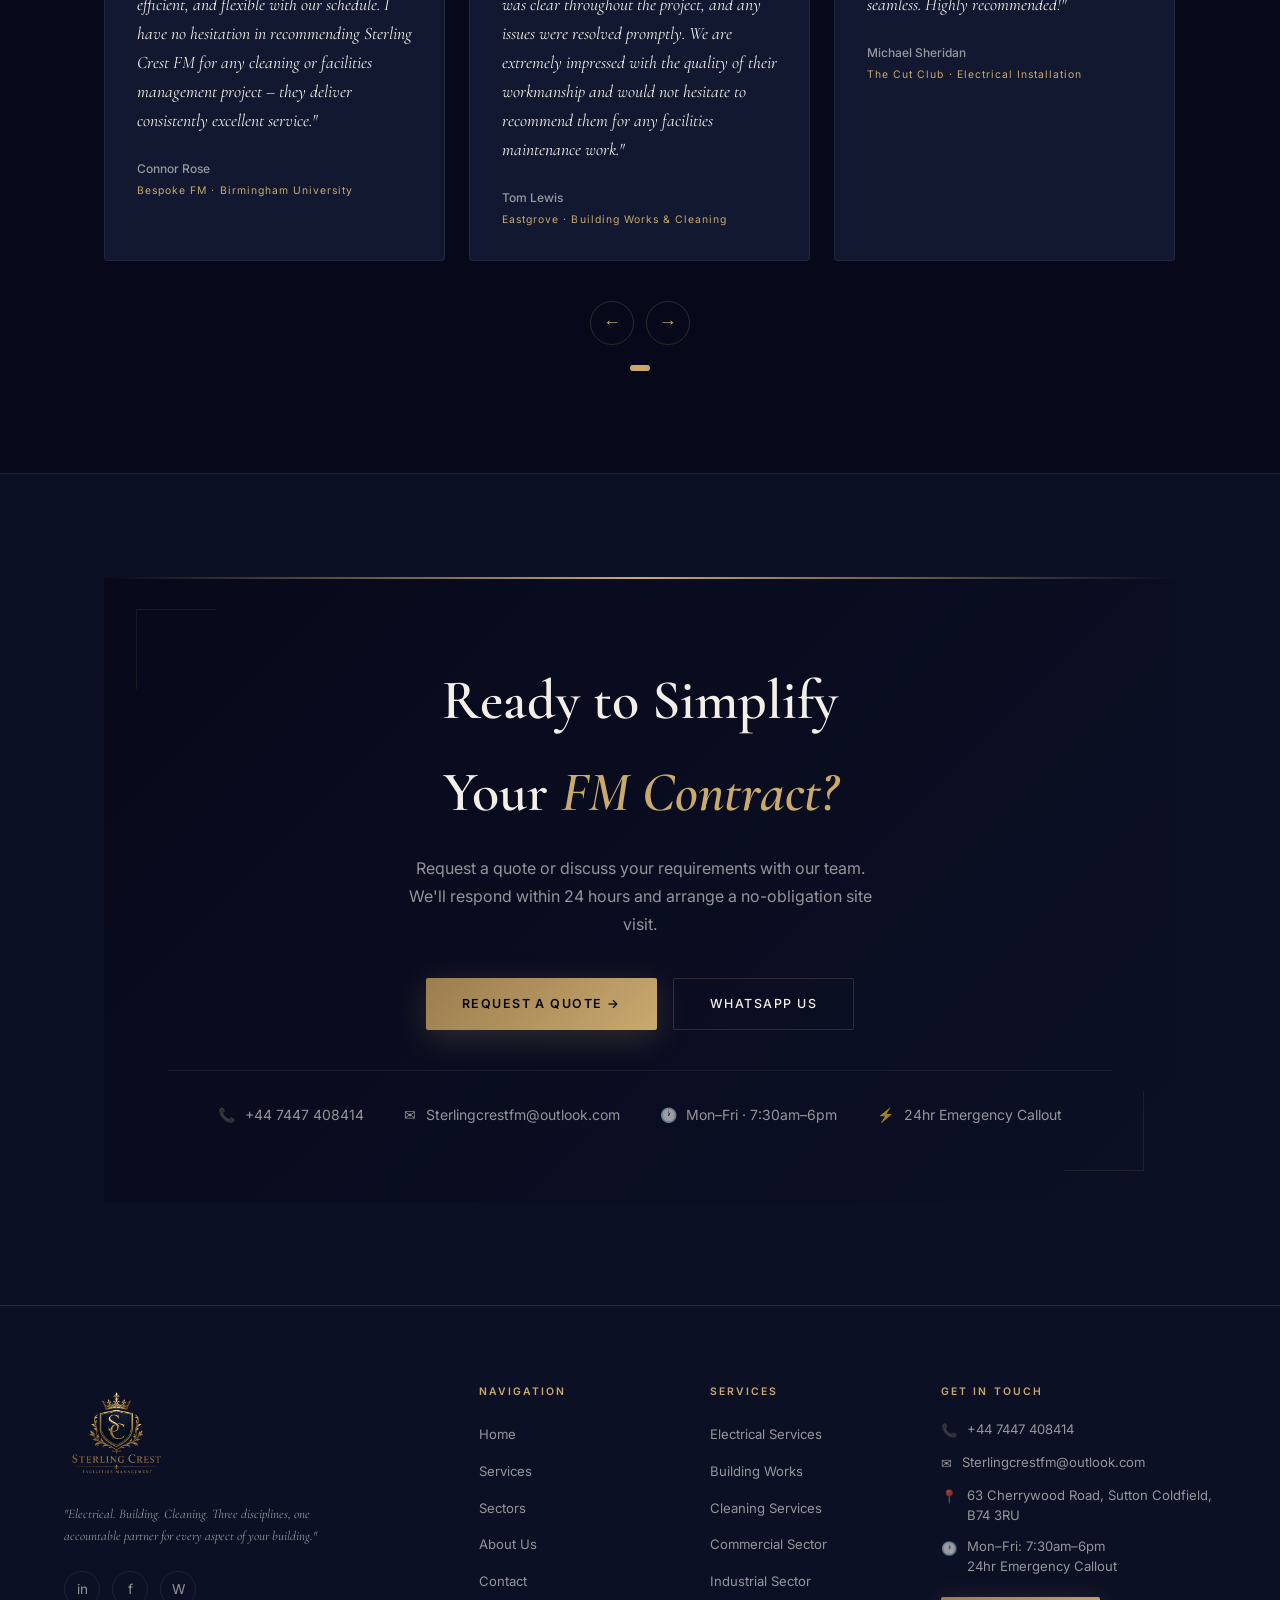
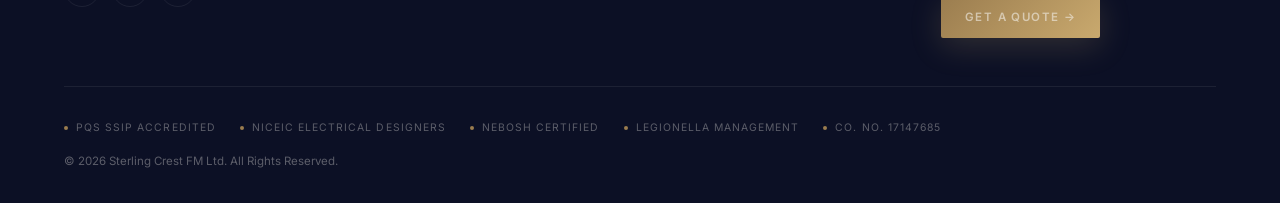
==== commit 5cfecb4d: "feat: add real project images, 3 testimonials, and projects gallery - Added 8 real project photos (b" ====
--- a/index.html
+++ b/index.html
@@ -276,8 +276,8 @@
 
       <div class="service-trio">
         <div class="service-trio-card reveal-scale reveal-delay-1">
-          <img src="https://images.unsplash.com/photo-1621905252507-b35492cc74b4?auto=format&fit=crop&w=900&q=80"
-               alt="Electrical services" class="service-trio-img">
+          <img src="8.jpeg"
+               alt="Electrical services — LED lighting installation" class="service-trio-img">
           <div class="service-trio-body">
             <span class="service-trio-tag">● Electrical</span>
             <h3>Electrical<br>Services</h3>
@@ -286,8 +286,8 @@
           </div>
         </div>
         <div class="service-trio-card reveal-scale reveal-delay-2">
-          <img src="https://images.unsplash.com/photo-1504307651254-35680f356dfd?auto=format&fit=crop&w=900&q=80"
-               alt="Building works and maintenance" class="service-trio-img">
+          <img src="1.jpeg"
+               alt="Building works — bin storage construction" class="service-trio-img">
           <div class="service-trio-body">
             <span class="service-trio-tag">● Building Works</span>
             <h3>Building<br>Works</h3>
@@ -372,10 +372,10 @@
           </div>
         </div>
         <div class="why-image-stack reveal-right reveal-delay-1" style="margin-bottom:3rem;">
-          <img src="https://images.unsplash.com/photo-1560179707-f14e90ef3623?auto=format&fit=crop&w=800&q=80"
-               alt="Commercial facility interior" class="why-img-main" data-parallax>
-          <img src="https://images.unsplash.com/photo-1542744173-8e7e53415bb0?auto=format&fit=crop&w=600&q=80"
-               alt="Professional team meeting" class="why-img-inset">
+          <img src="8.jpeg"
+               alt="LED lighting installation — The Cut Club" class="why-img-main" data-parallax>
+          <img src="5.jpeg"
+               alt="Timber bin storage build — Eastgrove" class="why-img-inset">
           <div class="why-img-badge">Accredited · Insured · Audit Ready</div>
         </div>
       </div>
@@ -402,6 +402,67 @@
           <div class="stat-num">24hr</div>
           <div class="stat-label">Emergency Response</div>
         </div>
+      </div>
+    </div>
+  </section>
+
+  <!-- RECENT PROJECTS -->
+  <section id="projects" style="background:var(--navy-2);border-top:1px solid var(--border);">
+    <div class="section-inner">
+      <div class="reveal">
+        <div class="section-label">Our Work</div>
+        <h2 class="section-title">Recent<br><em>Projects</em></h2>
+        <p class="section-sub" style="margin-top:0.5rem;">Real work from real clients — across electrical, building works, and cleaning.</p>
+      </div>
+      <div style="display:grid;grid-template-columns:1fr 1fr;grid-template-rows:auto auto;gap:1rem;margin-top:3rem;" class="reveal reveal-delay-1">
+        <!-- Large left: Cut Club lighting -->
+        <div style="grid-row:1/3;position:relative;border-radius:4px;overflow:hidden;aspect-ratio:4/5;">
+          <img src="8.jpeg" alt="The Cut Club — LED hexagonal lighting installation" style="width:100%;height:100%;object-fit:cover;display:block;filter:brightness(0.9);">
+          <div style="position:absolute;inset:0;background:linear-gradient(180deg,transparent 50%,rgba(7,9,26,0.85) 100%);"></div>
+          <div style="position:absolute;bottom:1.25rem;left:1.25rem;right:1.25rem;">
+            <div style="font-size:0.6rem;letter-spacing:0.2em;text-transform:uppercase;color:var(--gold);margin-bottom:0.3rem;">⚡ Electrical</div>
+            <div style="font-size:0.875rem;font-weight:600;color:var(--text);">LED Lighting Installation — The Cut Club</div>
+          </div>
+        </div>
+        <!-- Top right: bin storage completed -->
+        <div style="position:relative;border-radius:4px;overflow:hidden;aspect-ratio:4/3;">
+          <img src="5.jpeg" alt="Communal bin storage build — Eastgrove" style="width:100%;height:100%;object-fit:cover;display:block;filter:brightness(0.9);">
+          <div style="position:absolute;inset:0;background:linear-gradient(180deg,transparent 40%,rgba(7,9,26,0.85) 100%);"></div>
+          <div style="position:absolute;bottom:1rem;left:1rem;right:1rem;">
+            <div style="font-size:0.6rem;letter-spacing:0.2em;text-transform:uppercase;color:var(--gold);margin-bottom:0.25rem;">🔧 Building Works</div>
+            <div style="font-size:0.8rem;font-weight:600;color:var(--text);">Bin Storage Build — Eastgrove</div>
+          </div>
+        </div>
+        <!-- Bottom right: industrial site -->
+        <div style="position:relative;border-radius:4px;overflow:hidden;aspect-ratio:4/3;">
+          <img src="6.jpeg" alt="Industrial site — security fencing and gates" style="width:100%;height:100%;object-fit:cover;display:block;filter:brightness(0.9);">
+          <div style="position:absolute;inset:0;background:linear-gradient(180deg,transparent 40%,rgba(7,9,26,0.85) 100%);"></div>
+          <div style="position:absolute;bottom:1rem;left:1rem;right:1rem;">
+            <div style="font-size:0.6rem;letter-spacing:0.2em;text-transform:uppercase;color:var(--gold);margin-bottom:0.25rem;">🏗️ Commercial</div>
+            <div style="font-size:0.8rem;font-weight:600;color:var(--text);">Industrial Site — Commercial Works</div>
+          </div>
+        </div>
+      </div>
+      <!-- Second row: remaining timber photos -->
+      <div style="display:grid;grid-template-columns:repeat(3,1fr);gap:1rem;margin-top:1rem;" class="reveal reveal-delay-2">
+        <div style="position:relative;border-radius:4px;overflow:hidden;aspect-ratio:1/1;">
+          <img src="1.jpeg" alt="Bin storage enclosure — Eastgrove" style="width:100%;height:100%;object-fit:cover;display:block;filter:brightness(0.9);">
+          <div style="position:absolute;inset:0;background:linear-gradient(180deg,transparent 40%,rgba(7,9,26,0.8) 100%);"></div>
+          <div style="position:absolute;bottom:0.75rem;left:0.75rem;font-size:0.7rem;color:var(--text-2);">Bin Store Enclosure</div>
+        </div>
+        <div style="position:relative;border-radius:4px;overflow:hidden;aspect-ratio:1/1;">
+          <img src="2.jpeg" alt="Timber gate — Eastgrove" style="width:100%;height:100%;object-fit:cover;display:block;filter:brightness(0.9);">
+          <div style="position:absolute;inset:0;background:linear-gradient(180deg,transparent 40%,rgba(7,9,26,0.8) 100%);"></div>
+          <div style="position:absolute;bottom:0.75rem;left:0.75rem;font-size:0.7rem;color:var(--text-2);">Timber Gate &amp; Fencing</div>
+        </div>
+        <div style="position:relative;border-radius:4px;overflow:hidden;aspect-ratio:1/1;">
+          <img src="7.jpeg" alt="Industrial site — night works" style="width:100%;height:100%;object-fit:cover;display:block;filter:brightness(0.9);">
+          <div style="position:absolute;inset:0;background:linear-gradient(180deg,transparent 40%,rgba(7,9,26,0.8) 100%);"></div>
+          <div style="position:absolute;bottom:0.75rem;left:0.75rem;font-size:0.7rem;color:var(--text-2);">Night Works — Industrial Site</div>
+        </div>
+      </div>
+      <div style="text-align:center;margin-top:2.5rem;" class="reveal reveal-delay-3">
+        <a href="contact.html" class="btn-primary">Discuss Your Project →</a>
       </div>
     </div>
   </section>
@@ -514,9 +575,23 @@
             <div class="testi-card-service">Bespoke FM · Birmingham University</div>
             <div class="testi-quote-mark">"</div>
           </div>
-        </div>
-      </div>
-      <div class="testi-controls reveal" style="display:none;">
+          <div class="testi-card">
+            <div class="testi-card-stars">★★★★★</div>
+            <blockquote>"Sterling Crest FM have been outstanding in carrying out cleaning, plastering, and painting across our communal areas. In addition, they constructed a new communal bin storage building using wood, which was completed to a high standard. Their team were professional, efficient, and left every space looking immaculate. Communication was clear throughout the project, and any issues were resolved promptly. We are extremely impressed with the quality of their workmanship and would not hesitate to recommend them for any facilities maintenance work."</blockquote>
+            <div class="testi-card-author">Tom Lewis</div>
+            <div class="testi-card-service">Eastgrove · Building Works &amp; Cleaning</div>
+            <div class="testi-quote-mark">"</div>
+          </div>
+          <div class="testi-card">
+            <div class="testi-card-stars">★★★★★</div>
+            <blockquote>"We needed new lighting installed at the last minute, and Sterling Crest FM delivered without hesitation. They arrived at short notice, worked late into the evening, and ensured everything was completed and ready for us to open the next day. Their professionalism, efficiency, and dedication made a stressful situation completely seamless. Highly recommended!"</blockquote>
+            <div class="testi-card-author">Michael Sheridan</div>
+            <div class="testi-card-service">The Cut Club · Electrical Installation</div>
+            <div class="testi-quote-mark">"</div>
+          </div>
+        </div>
+      </div>
+      <div class="testi-controls reveal">
         <button class="testi-btn" id="testiPrev">←</button>
         <button class="testi-btn" id="testiNext">→</button>
       </div>
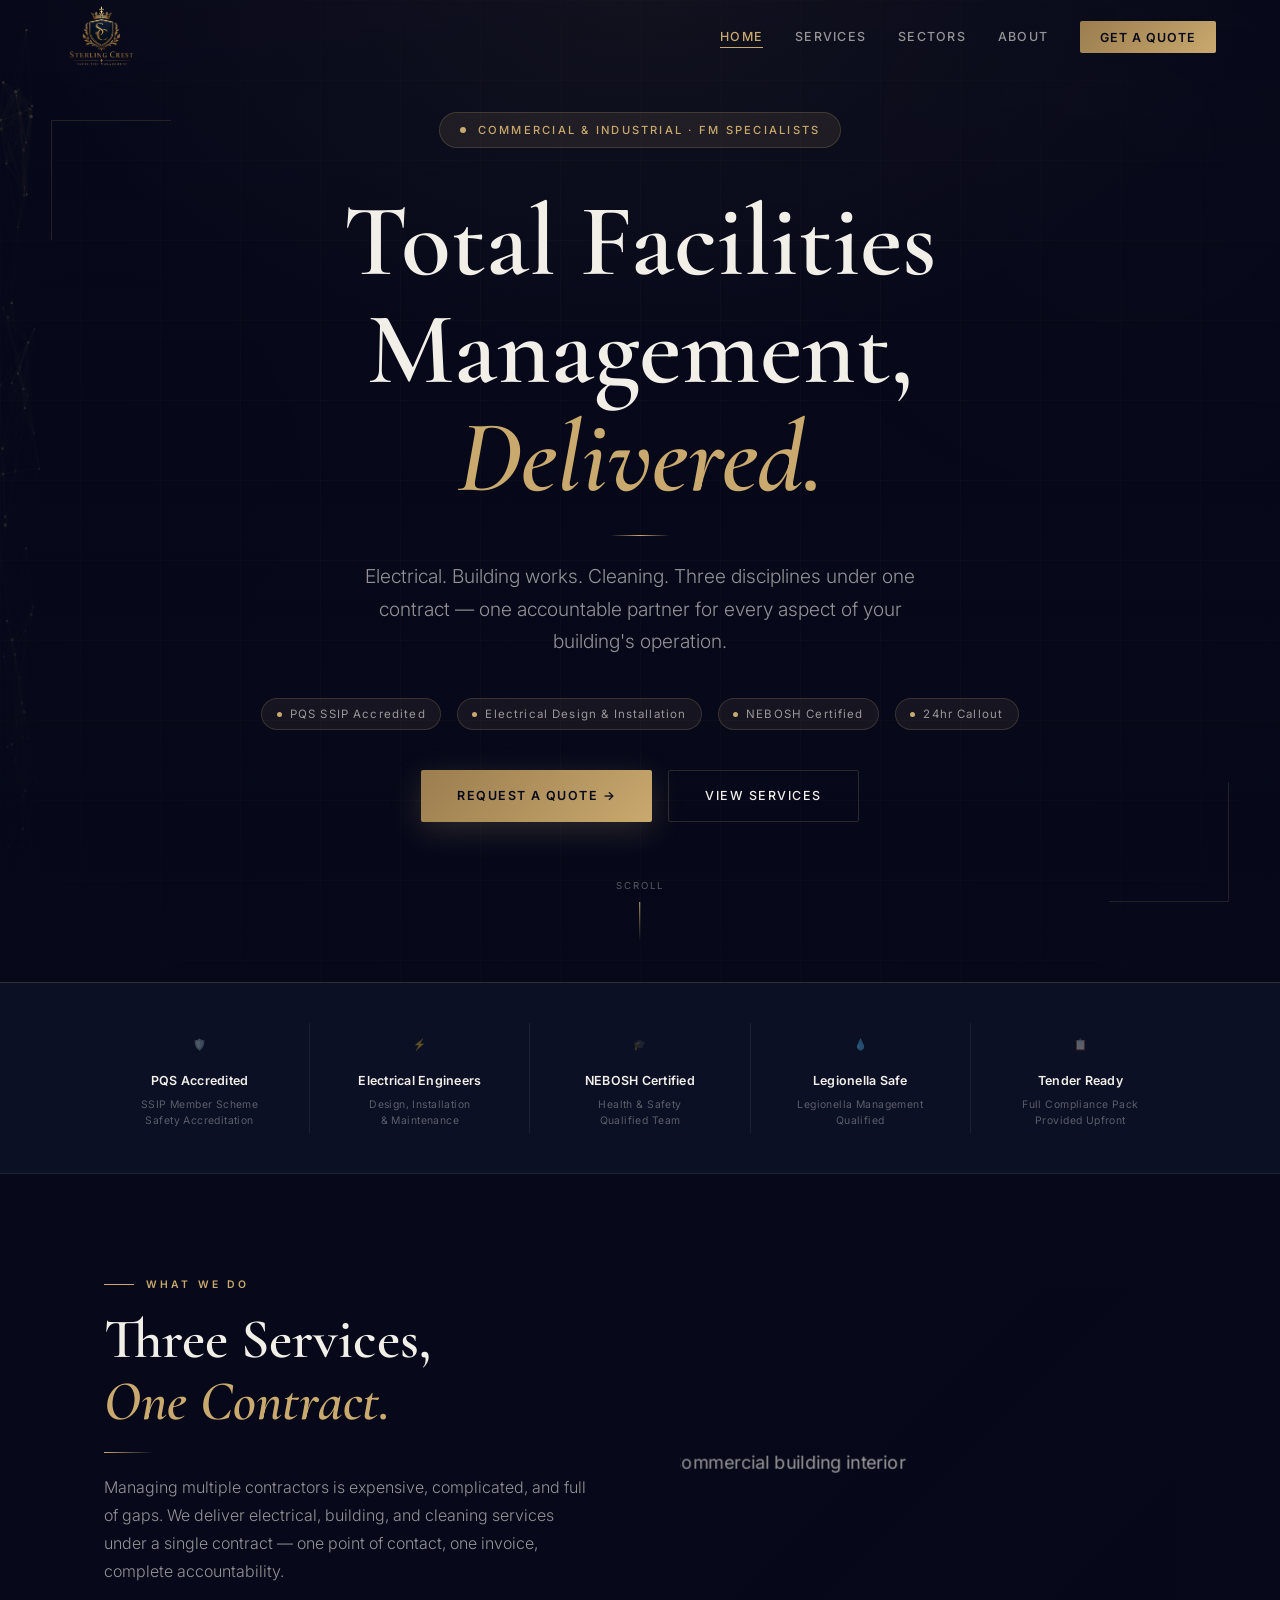
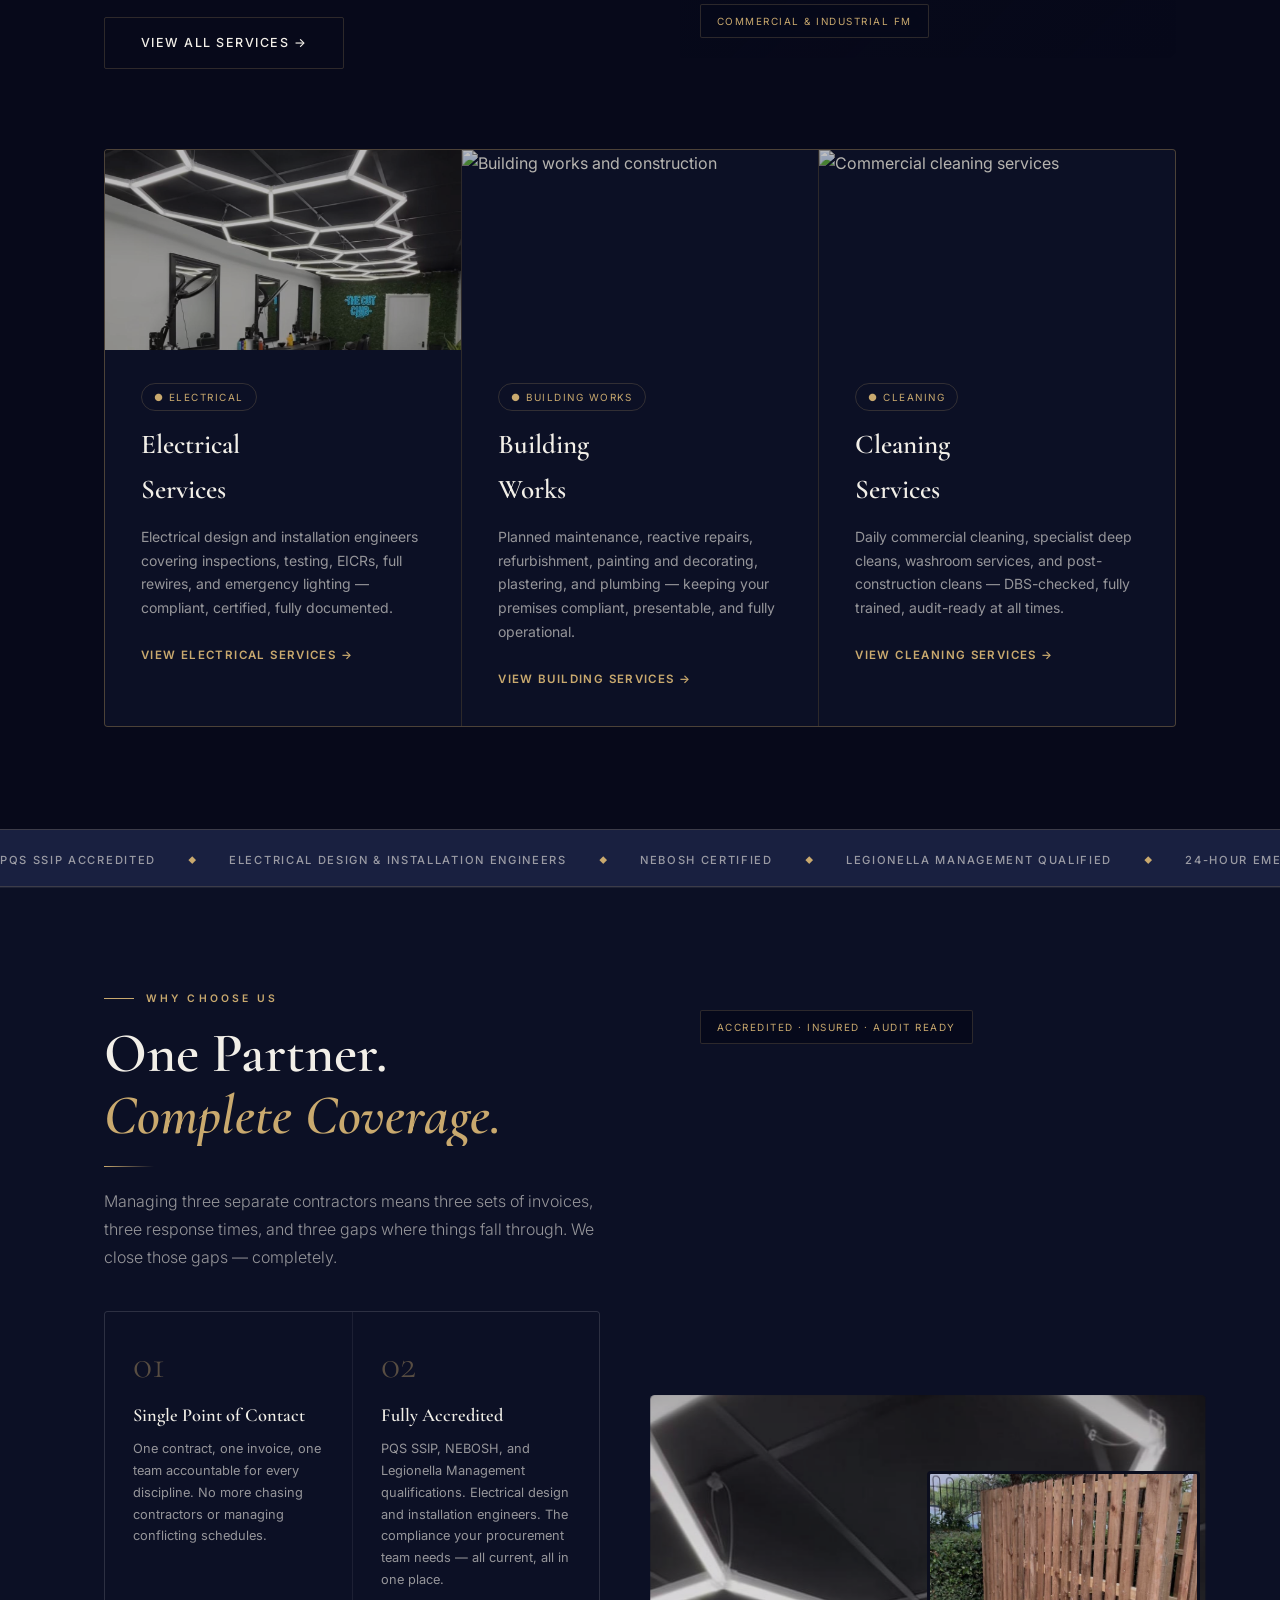
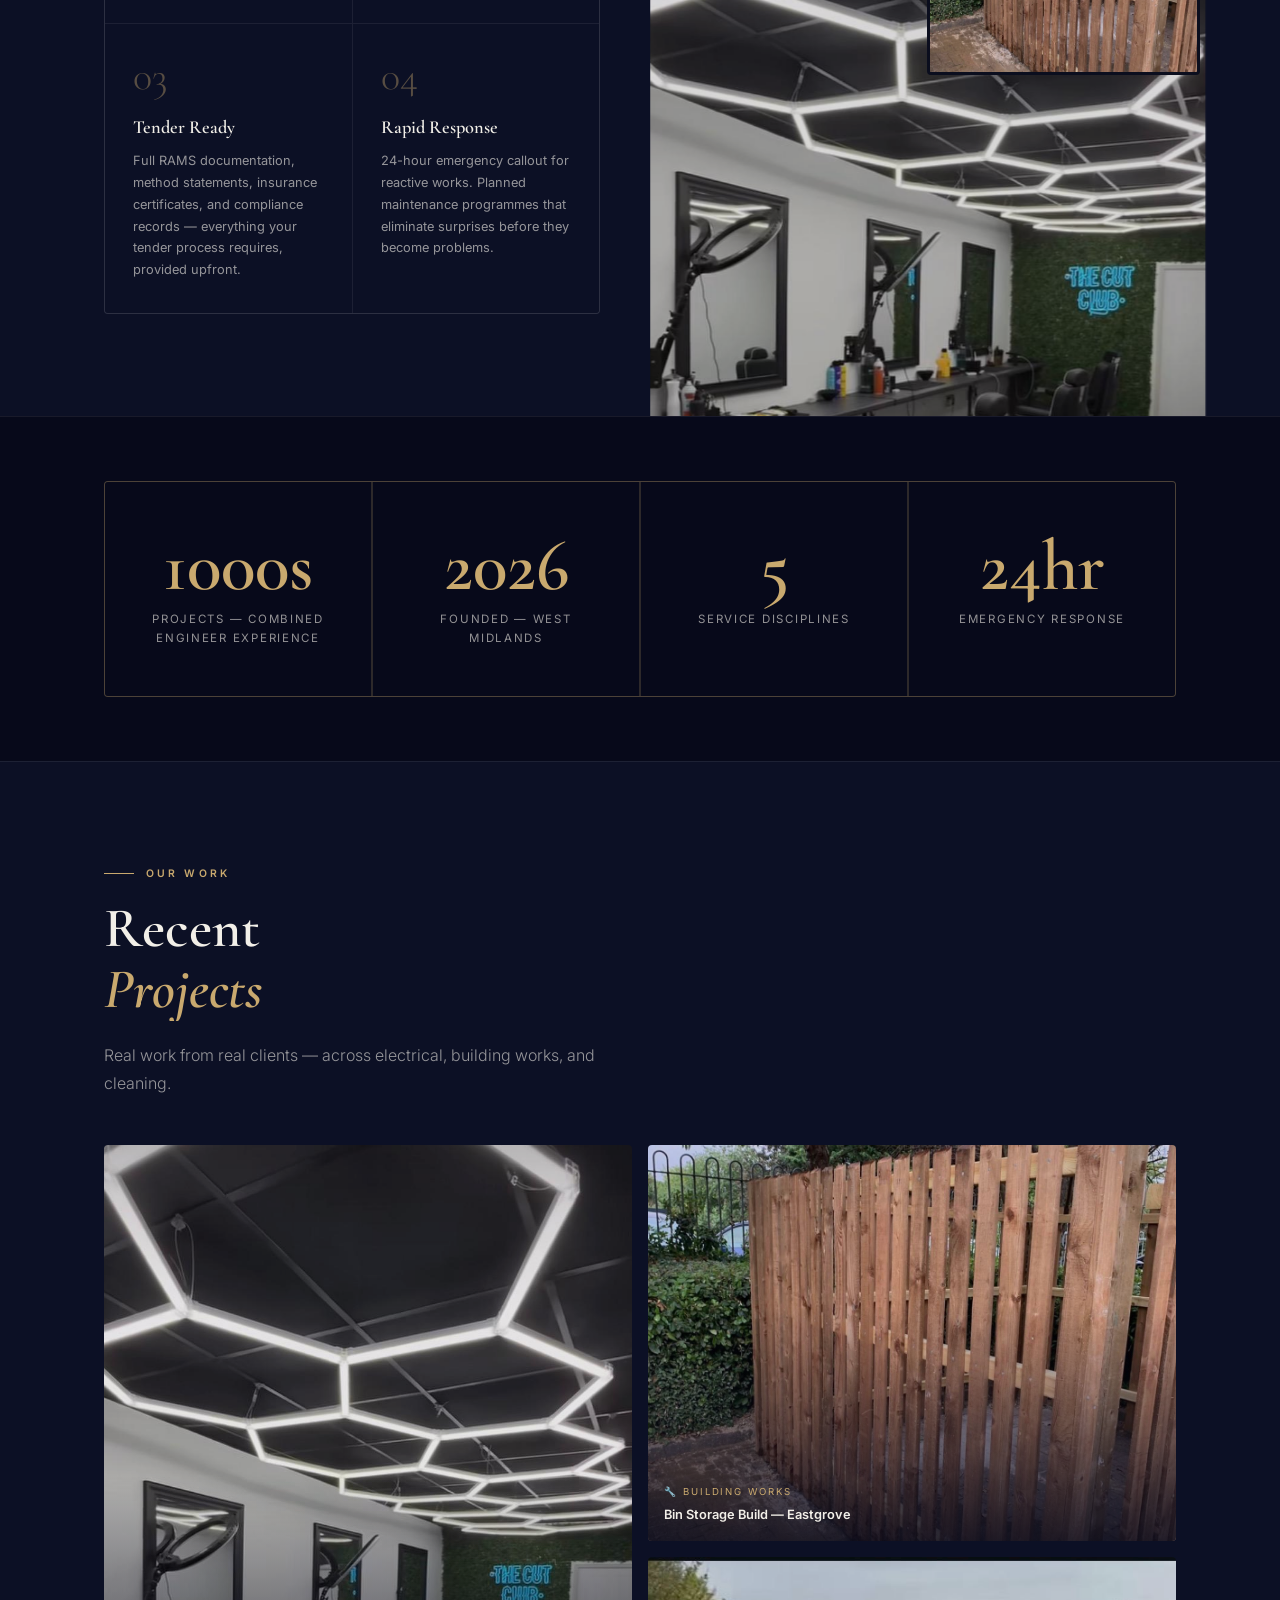
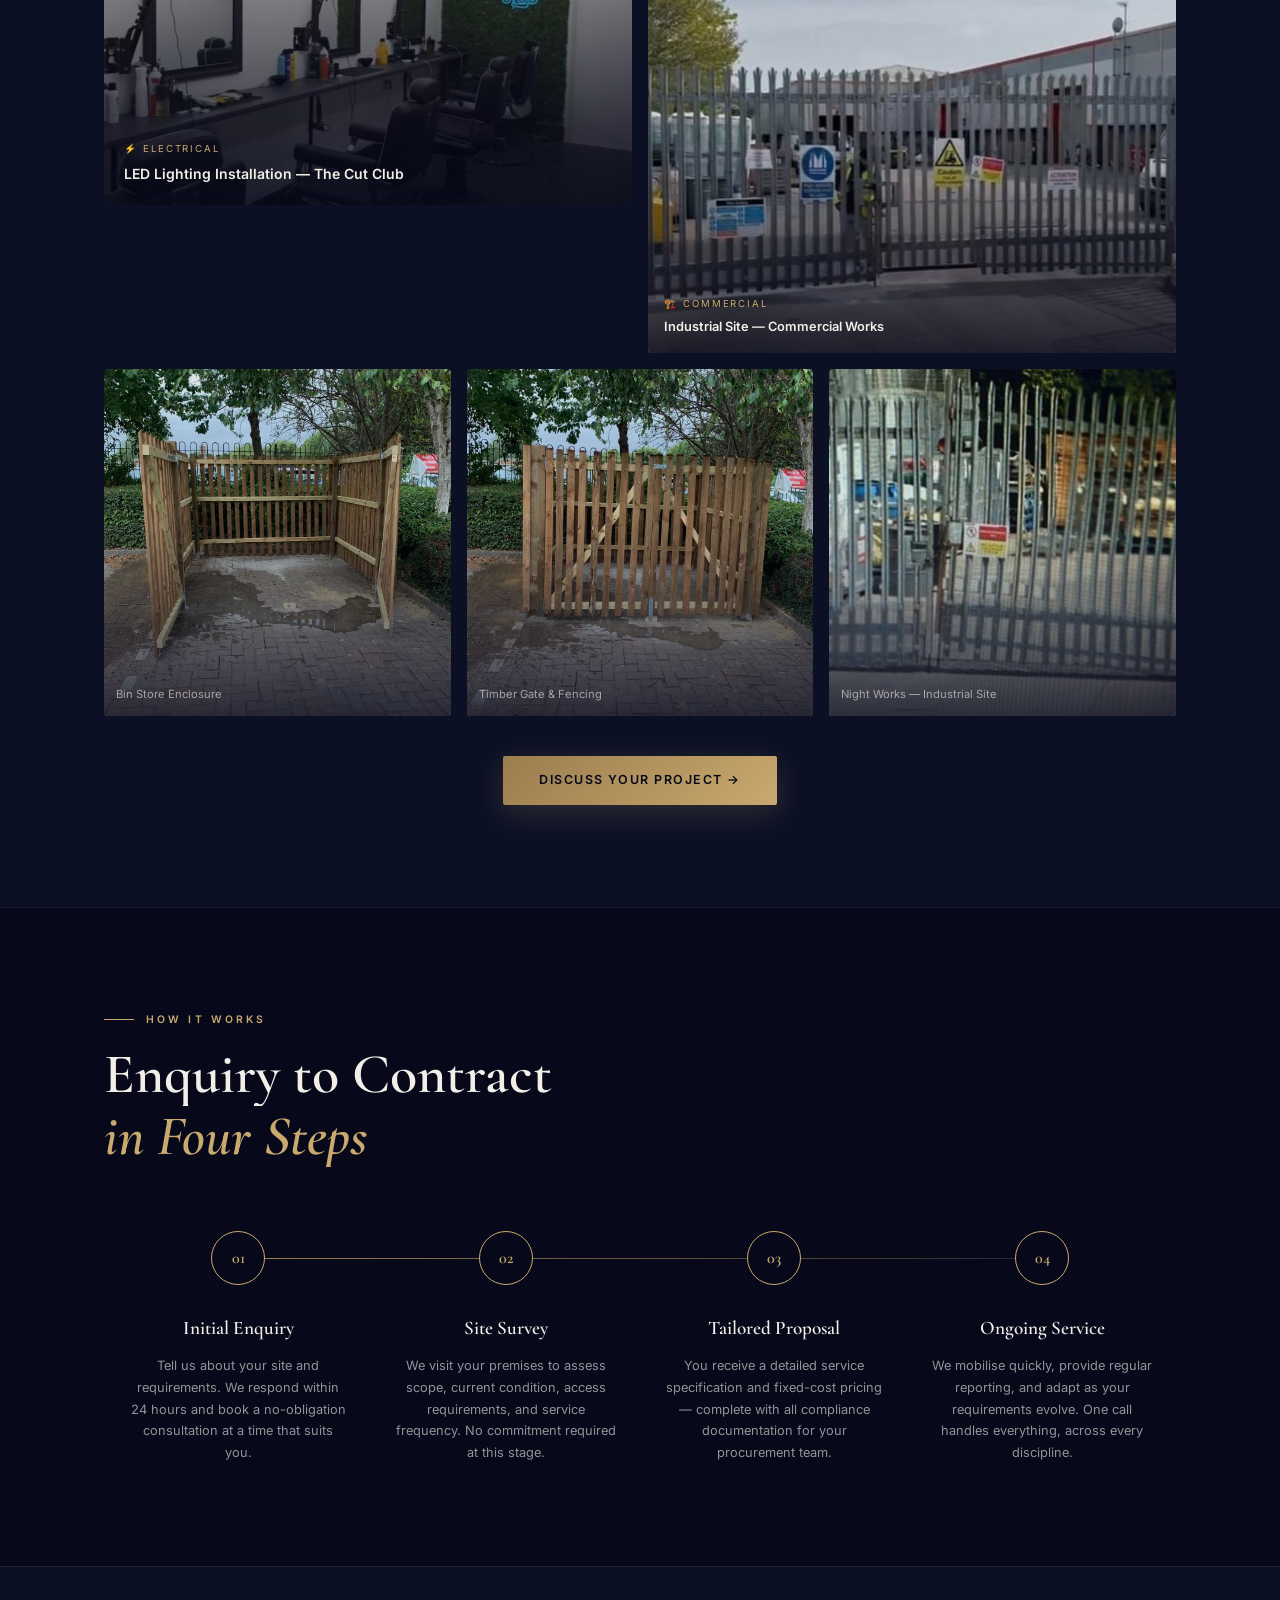
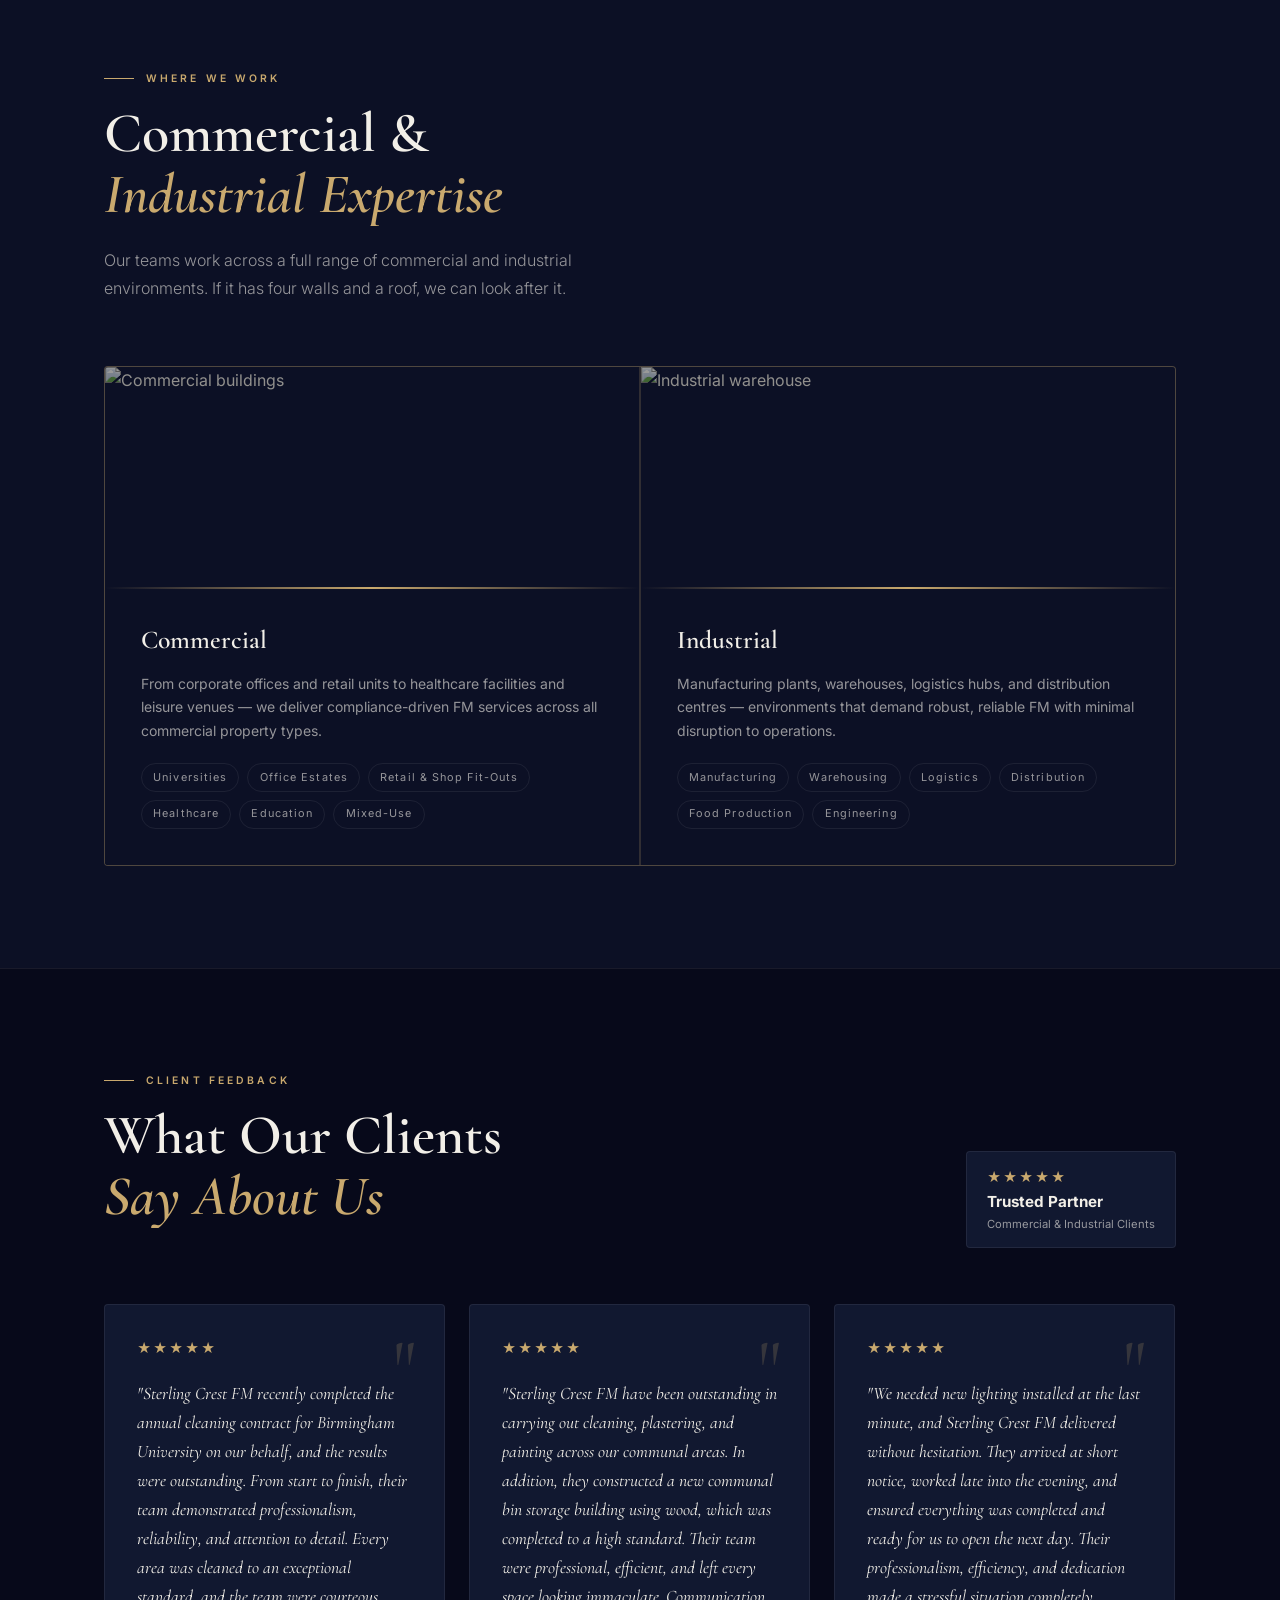
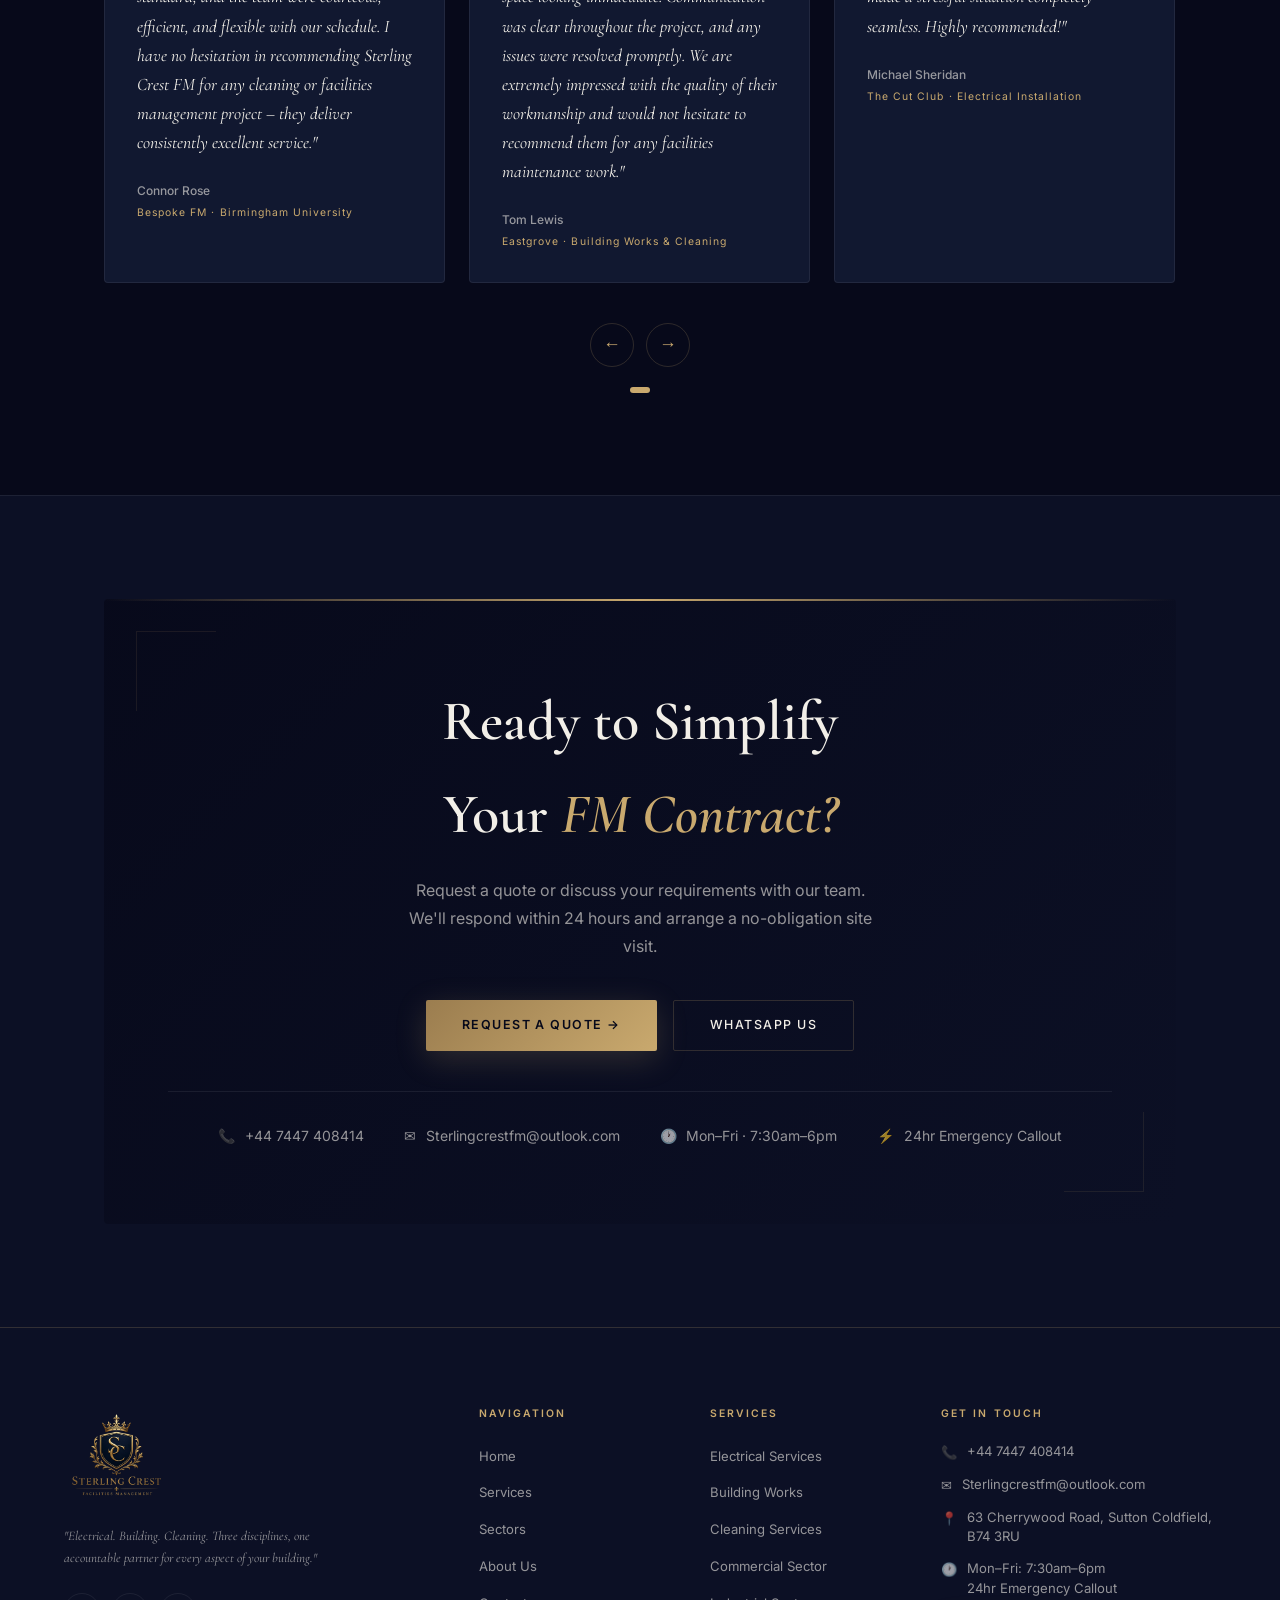
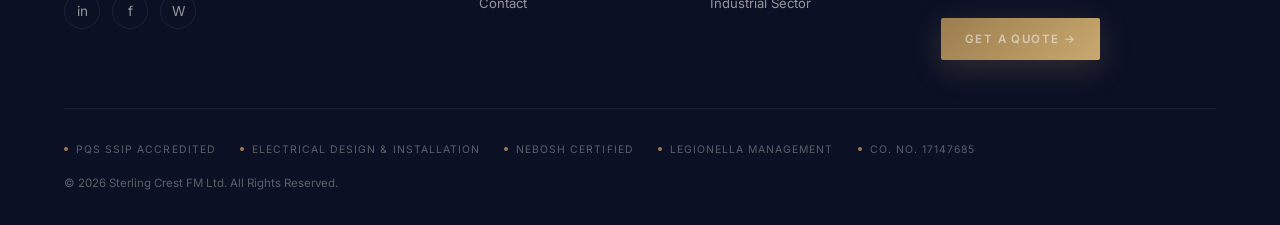
==== commit 65095dcb: "fix: replace building image with construction photo, remove NICEIC references - Building works servi" ====
--- a/index.html
+++ b/index.html
@@ -199,7 +199,7 @@
       </p>
       <div class="hero-pills">
         <span class="hero-pill"><span class="hero-pill-dot"></span>PQS SSIP Accredited</span>
-        <span class="hero-pill"><span class="hero-pill-dot"></span>NICEIC Electrical Designers</span>
+        <span class="hero-pill"><span class="hero-pill-dot"></span>Electrical Design &amp; Installation</span>
         <span class="hero-pill"><span class="hero-pill-dot"></span>NEBOSH Certified</span>
         <span class="hero-pill"><span class="hero-pill-dot"></span>24hr Callout</span>
       </div>
@@ -225,8 +225,8 @@
       <div class="trust-divider"></div>
       <div class="trust-item reveal reveal-delay-1">
         <div class="trust-logo-wrap"><span class="trust-icon">⚡</span></div>
-        <strong>NICEIC Approved</strong>
-        <span>Approved Electrical<br>Designers</span>
+        <strong>Electrical Engineers</strong>
+        <span>Design, Installation<br>&amp; Maintenance</span>
       </div>
       <div class="trust-divider"></div>
       <div class="trust-item trust-mobile-hide reveal reveal-delay-2">
@@ -281,13 +281,13 @@
           <div class="service-trio-body">
             <span class="service-trio-tag">● Electrical</span>
             <h3>Electrical<br>Services</h3>
-            <p>NICEIC-approved electrical installation, testing, and maintenance — from periodic inspections and EICRs to full rewires and emergency lighting compliance.</p>
+            <p>Electrical design and installation engineers covering inspections, testing, EICRs, full rewires, and emergency lighting — compliant, certified, fully documented.</p>
             <a href="services.html#electrical" class="service-trio-link">View Electrical Services →</a>
           </div>
         </div>
         <div class="service-trio-card reveal-scale reveal-delay-2">
-          <img src="1.jpeg"
-               alt="Building works — bin storage construction" class="service-trio-img">
+          <img src="https://images.unsplash.com/photo-1503387762-592deb58ef4e?auto=format&fit=crop&w=900&q=80"
+               alt="Building works and construction" class="service-trio-img">
           <div class="service-trio-body">
             <span class="service-trio-tag">● Building Works</span>
             <h3>Building<br>Works</h3>
@@ -313,7 +313,7 @@
   <div id="marquee-strip">
     <div class="marquee-inner">
       <span>PQS SSIP Accredited</span><span class="marquee-dot">◆</span>
-      <span>NICEIC Approved Electrical Designers</span><span class="marquee-dot">◆</span>
+      <span>Electrical Design &amp; Installation Engineers</span><span class="marquee-dot">◆</span>
       <span>NEBOSH Certified</span><span class="marquee-dot">◆</span>
       <span>Legionella Management Qualified</span><span class="marquee-dot">◆</span>
       <span>24-Hour Emergency Callout</span><span class="marquee-dot">◆</span>
@@ -323,7 +323,7 @@
       <span>West Midlands Based</span><span class="marquee-dot">◆</span>
       <span>Universities · Retail · Industrial</span><span class="marquee-dot">◆</span>
       <span>PQS SSIP Accredited</span><span class="marquee-dot">◆</span>
-      <span>NICEIC Approved Electrical Designers</span><span class="marquee-dot">◆</span>
+      <span>Electrical Design &amp; Installation Engineers</span><span class="marquee-dot">◆</span>
       <span>NEBOSH Certified</span><span class="marquee-dot">◆</span>
       <span>Legionella Management Qualified</span><span class="marquee-dot">◆</span>
       <span>24-Hour Emergency Callout</span><span class="marquee-dot">◆</span>
@@ -357,7 +357,7 @@
             <div class="why-item tiltable reveal reveal-delay-2">
               <div class="why-item-num">02</div>
               <h4>Fully Accredited</h4>
-              <p>PQS SSIP, NICEIC Approved Electrical Designers, NEBOSH, Legionella Management. The accreditations your procurement team needs — all current, all in one place.</p>
+              <p>PQS SSIP, NEBOSH, and Legionella Management qualifications. Electrical design and installation engineers. The compliance your procurement team needs — all current, all in one place.</p>
             </div>
             <div class="why-item tiltable reveal reveal-delay-3">
               <div class="why-item-num">03</div>
@@ -671,7 +671,7 @@
     <div class="footer-creds">
       <div class="footer-creds-left">
         <div class="cred-badge"><span class="cred-badge-dot"></span>PQS SSIP Accredited</div>
-        <div class="cred-badge"><span class="cred-badge-dot"></span>NICEIC Electrical Designers</div>
+        <div class="cred-badge"><span class="cred-badge-dot"></span>Electrical Design &amp; Installation</div>
         <div class="cred-badge"><span class="cred-badge-dot"></span>NEBOSH Certified</div>
         <div class="cred-badge"><span class="cred-badge-dot"></span>Legionella Management</div>
         <div class="cred-badge"><span class="cred-badge-dot"></span>Co. No. 17147685</div>
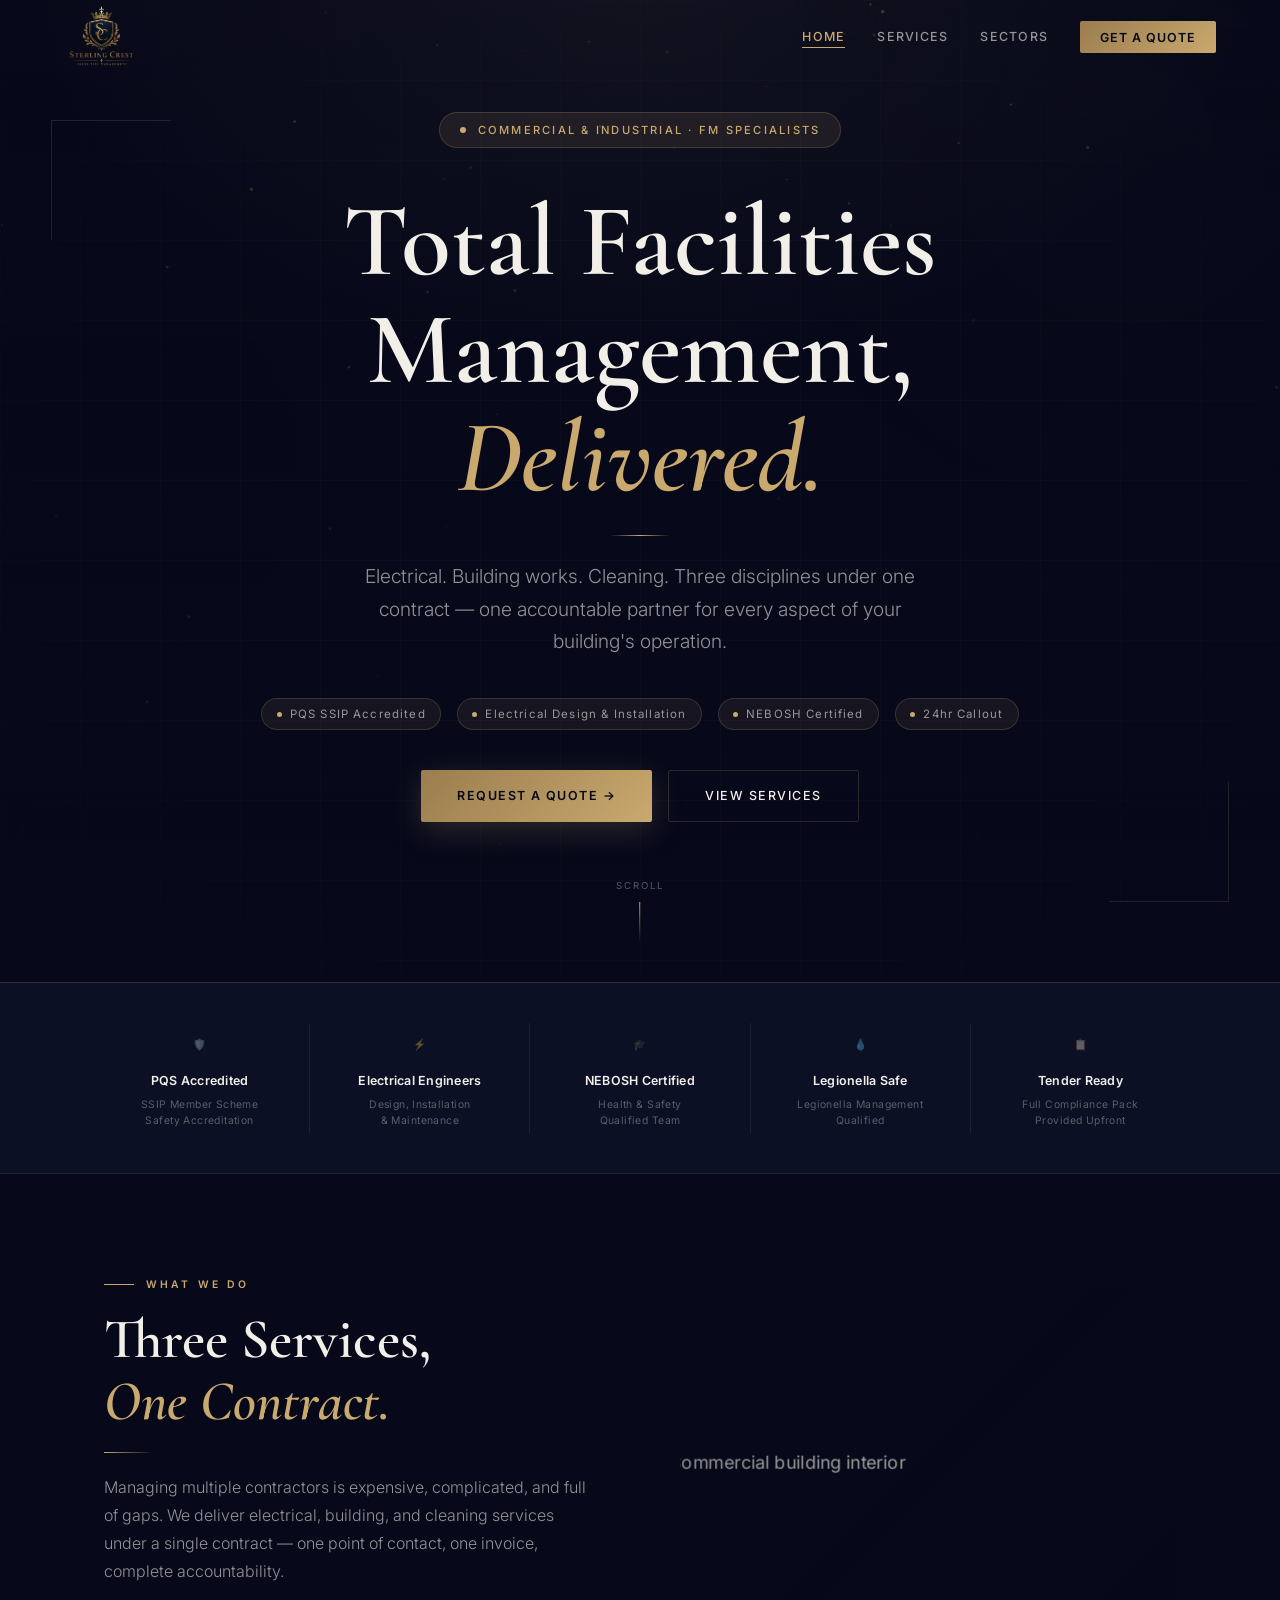
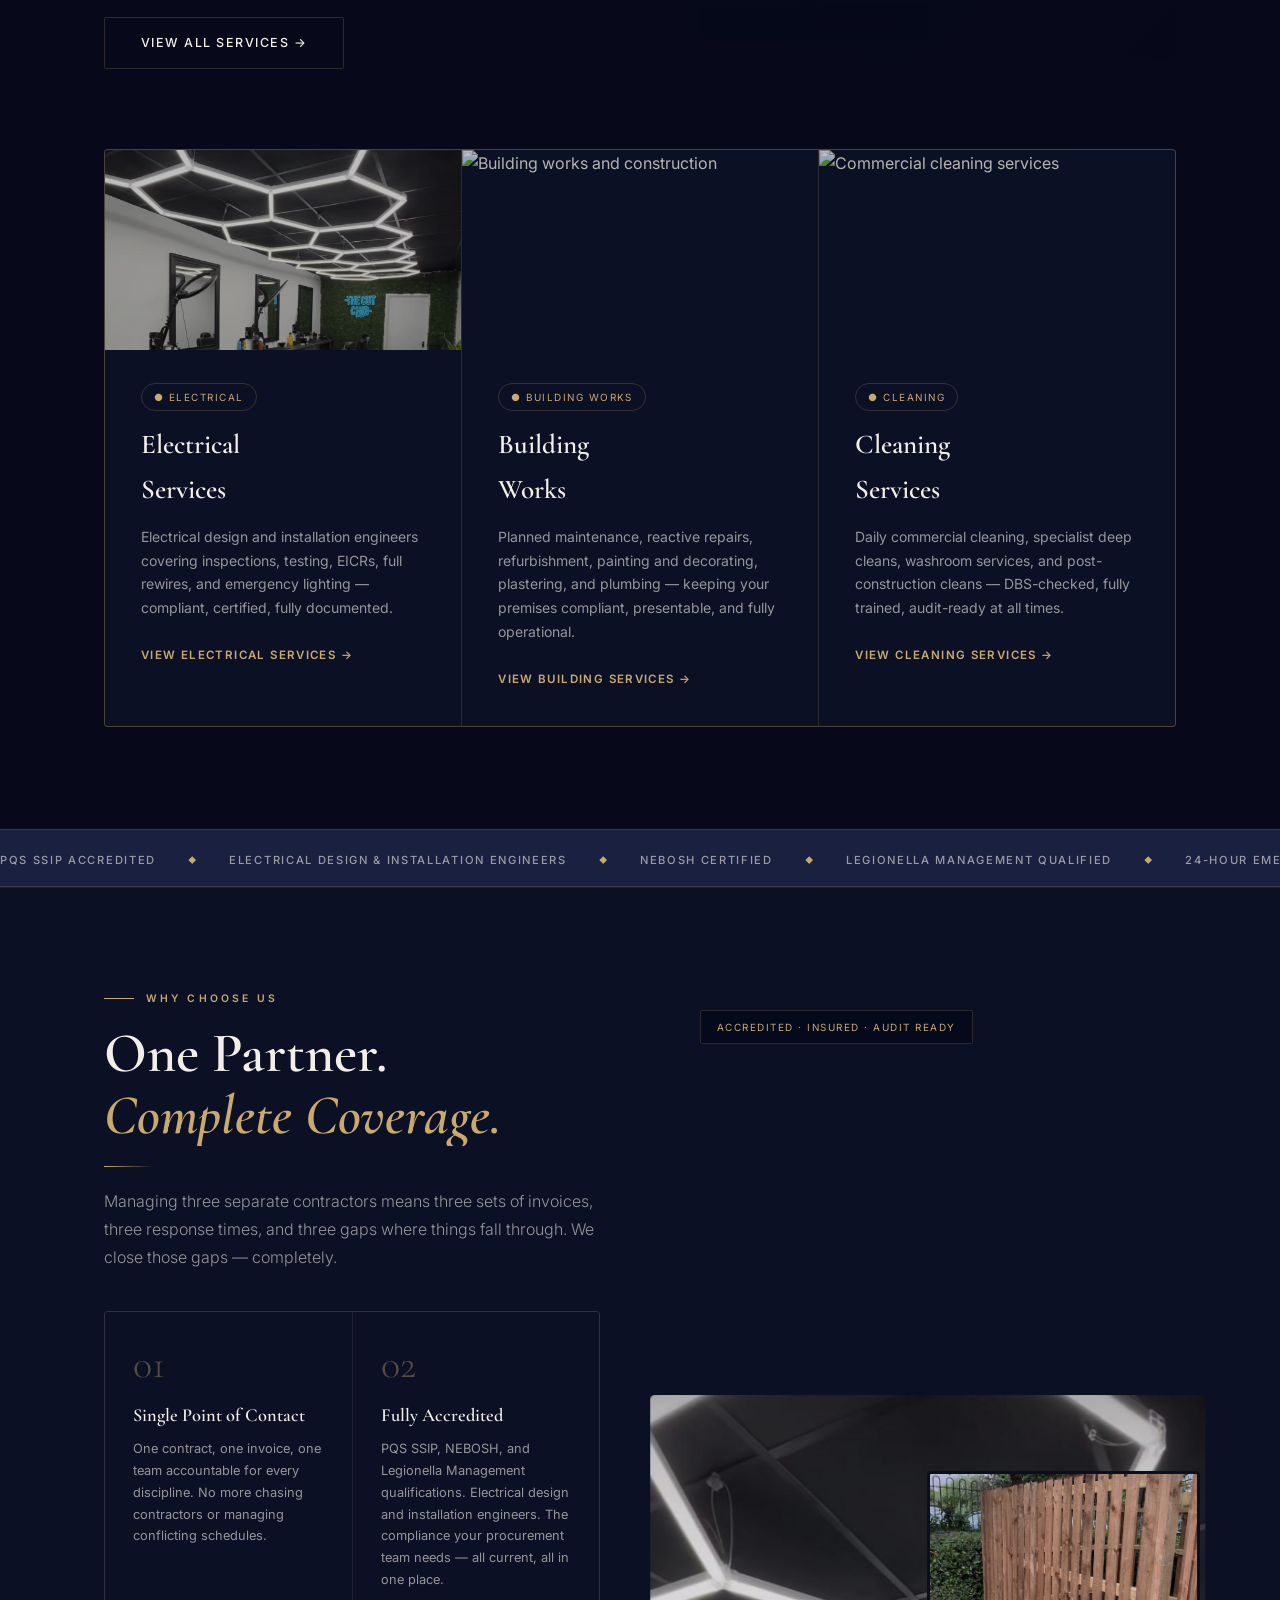
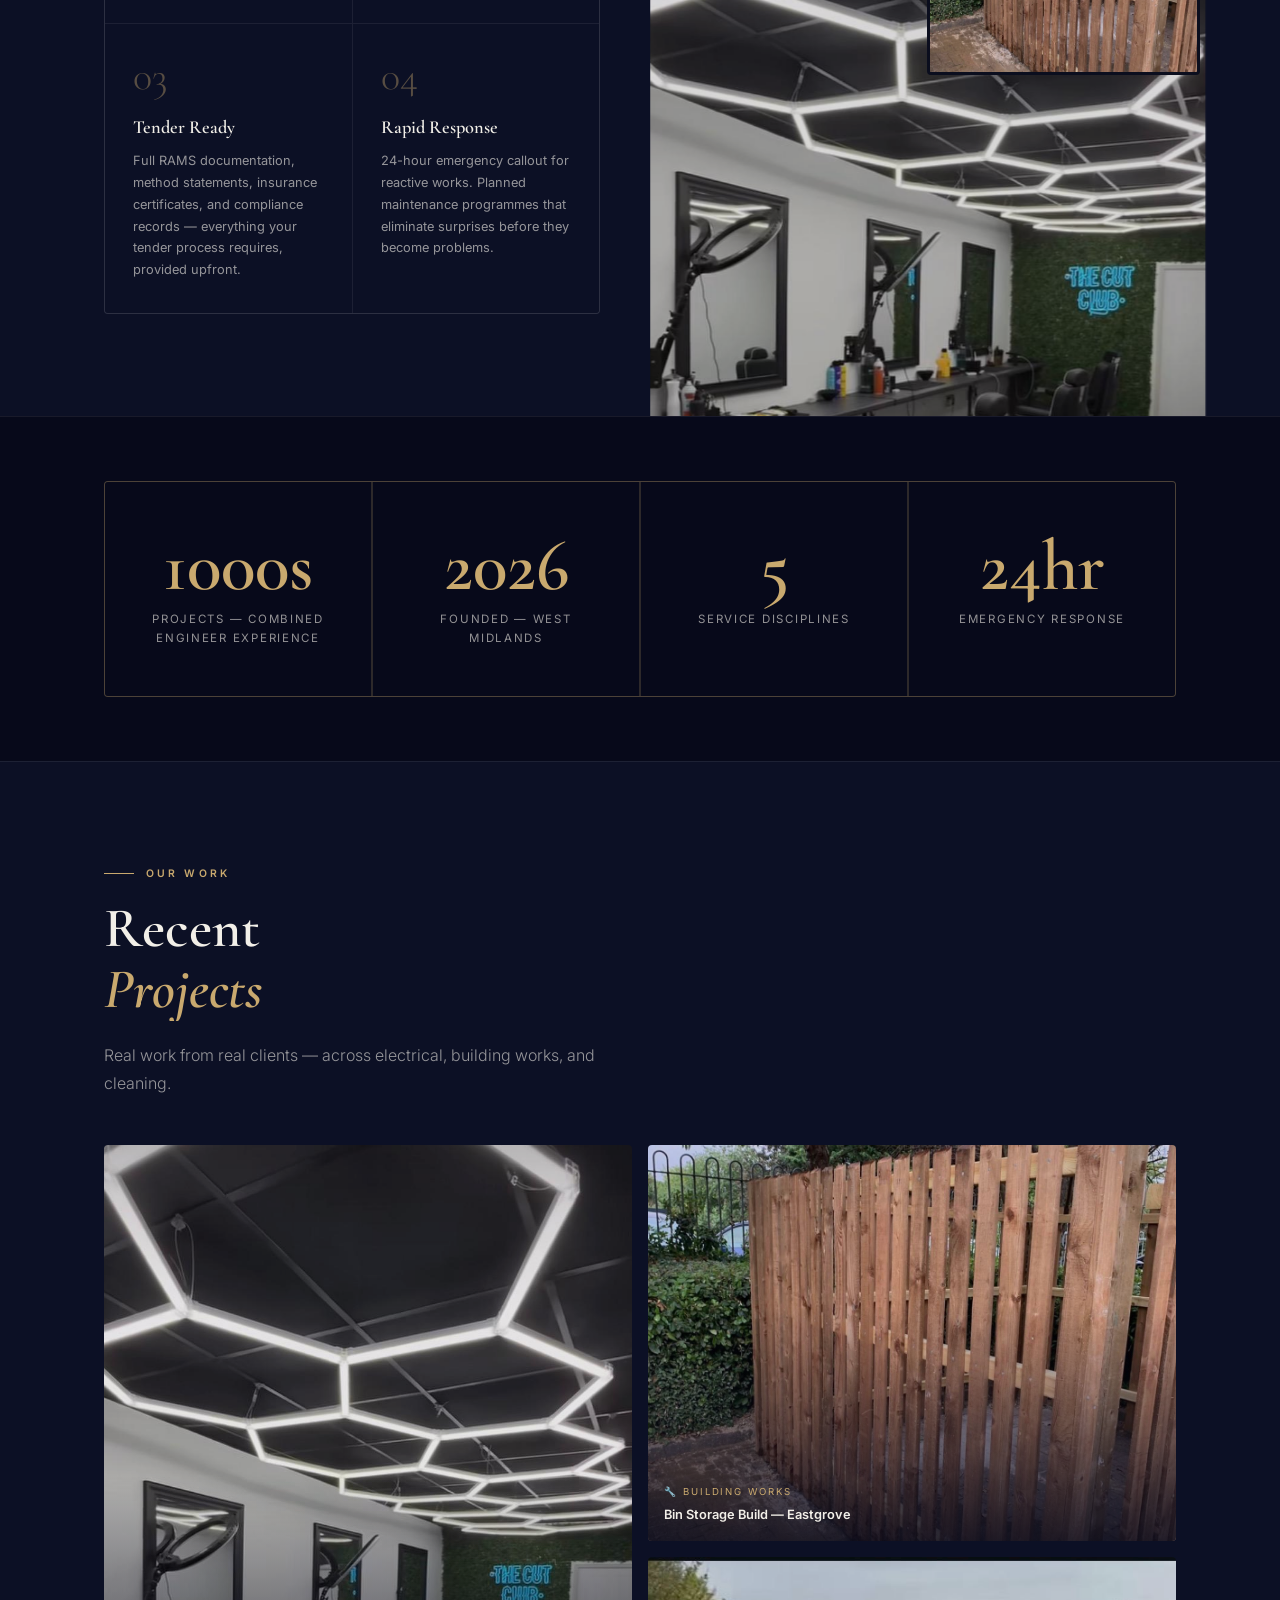
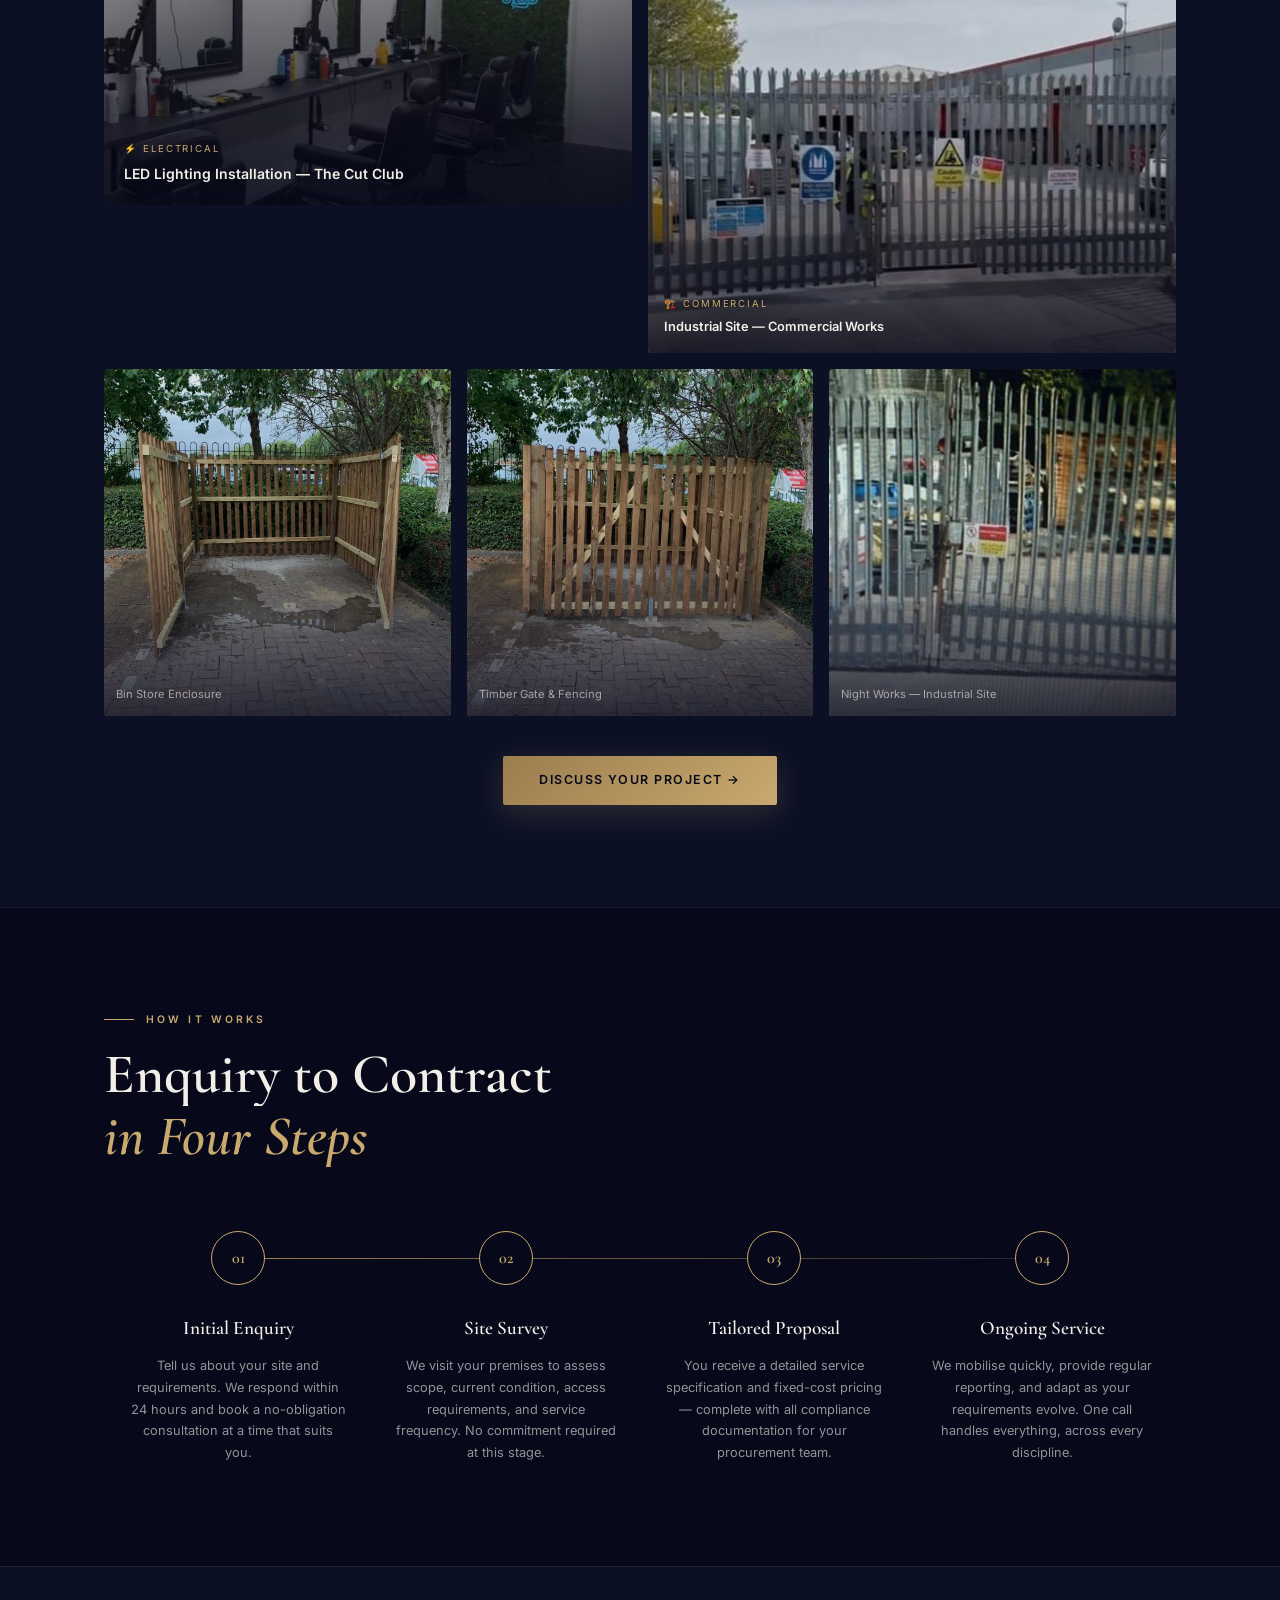
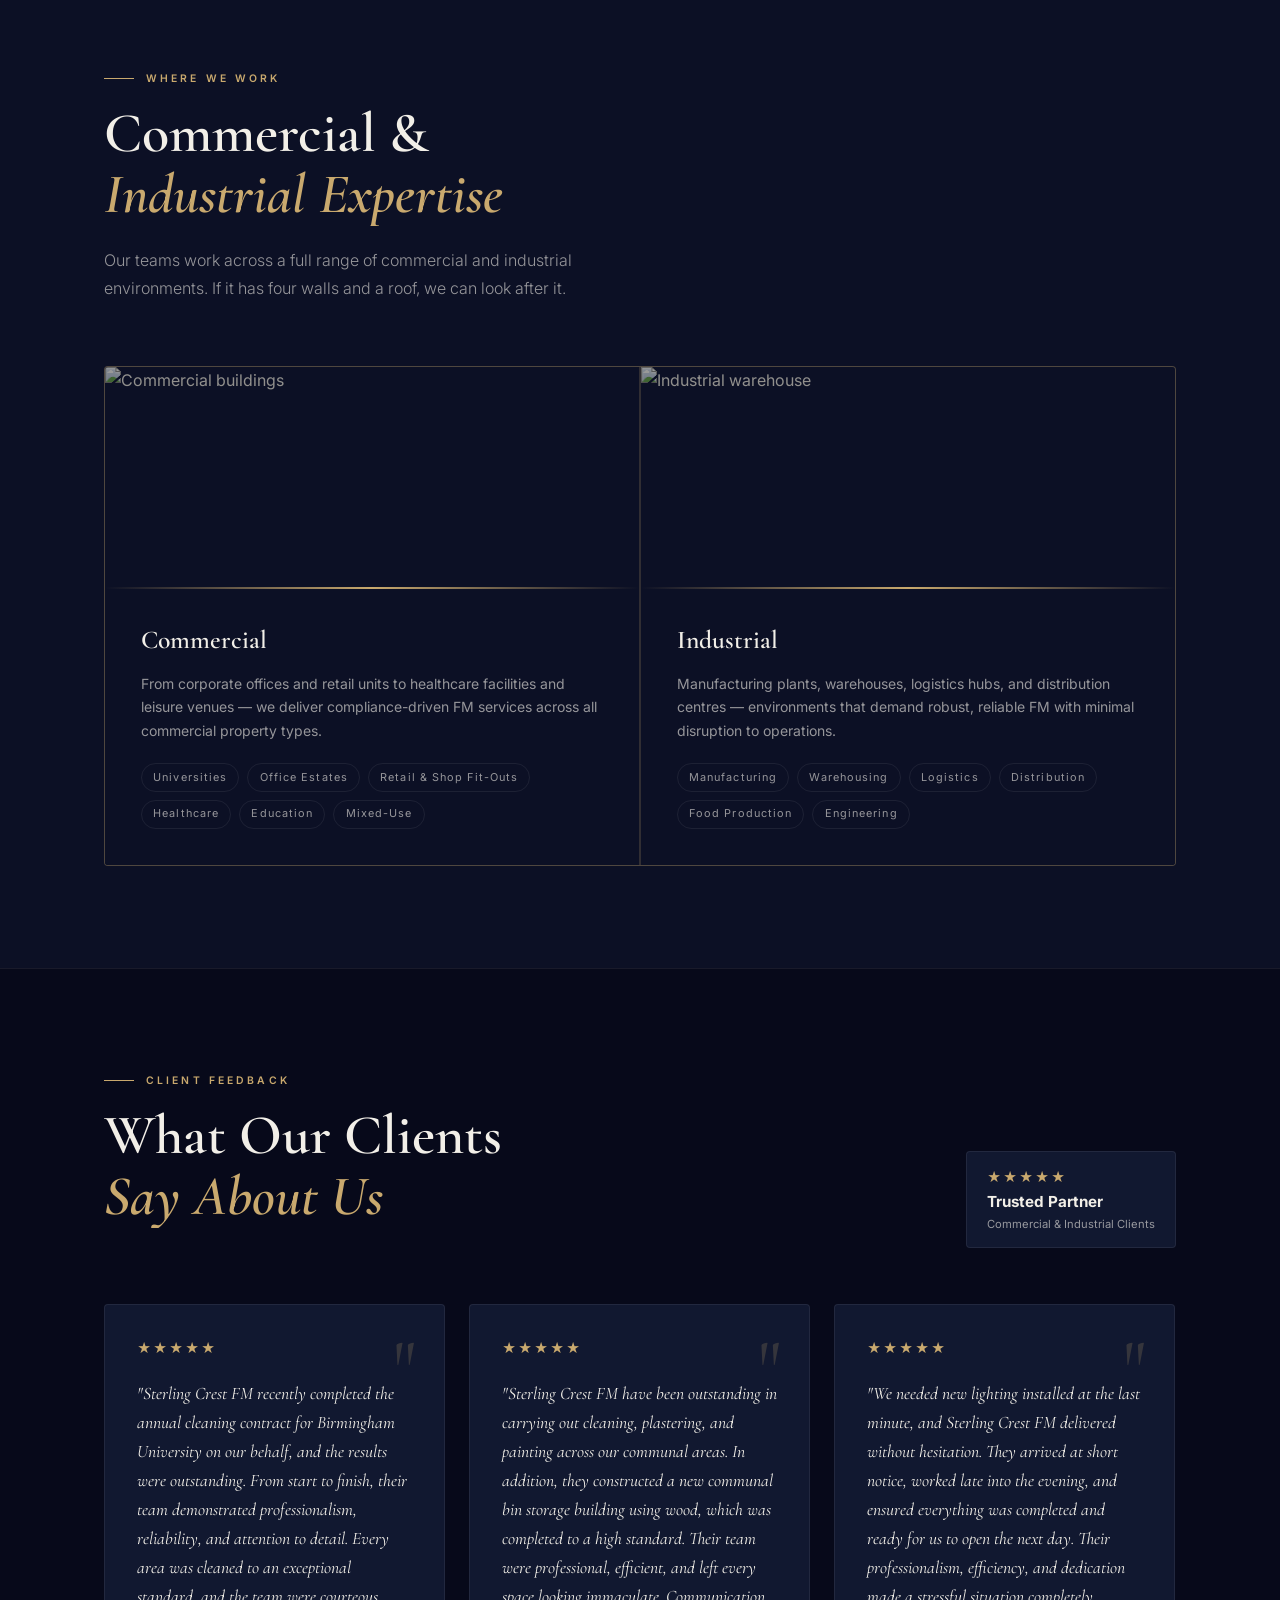
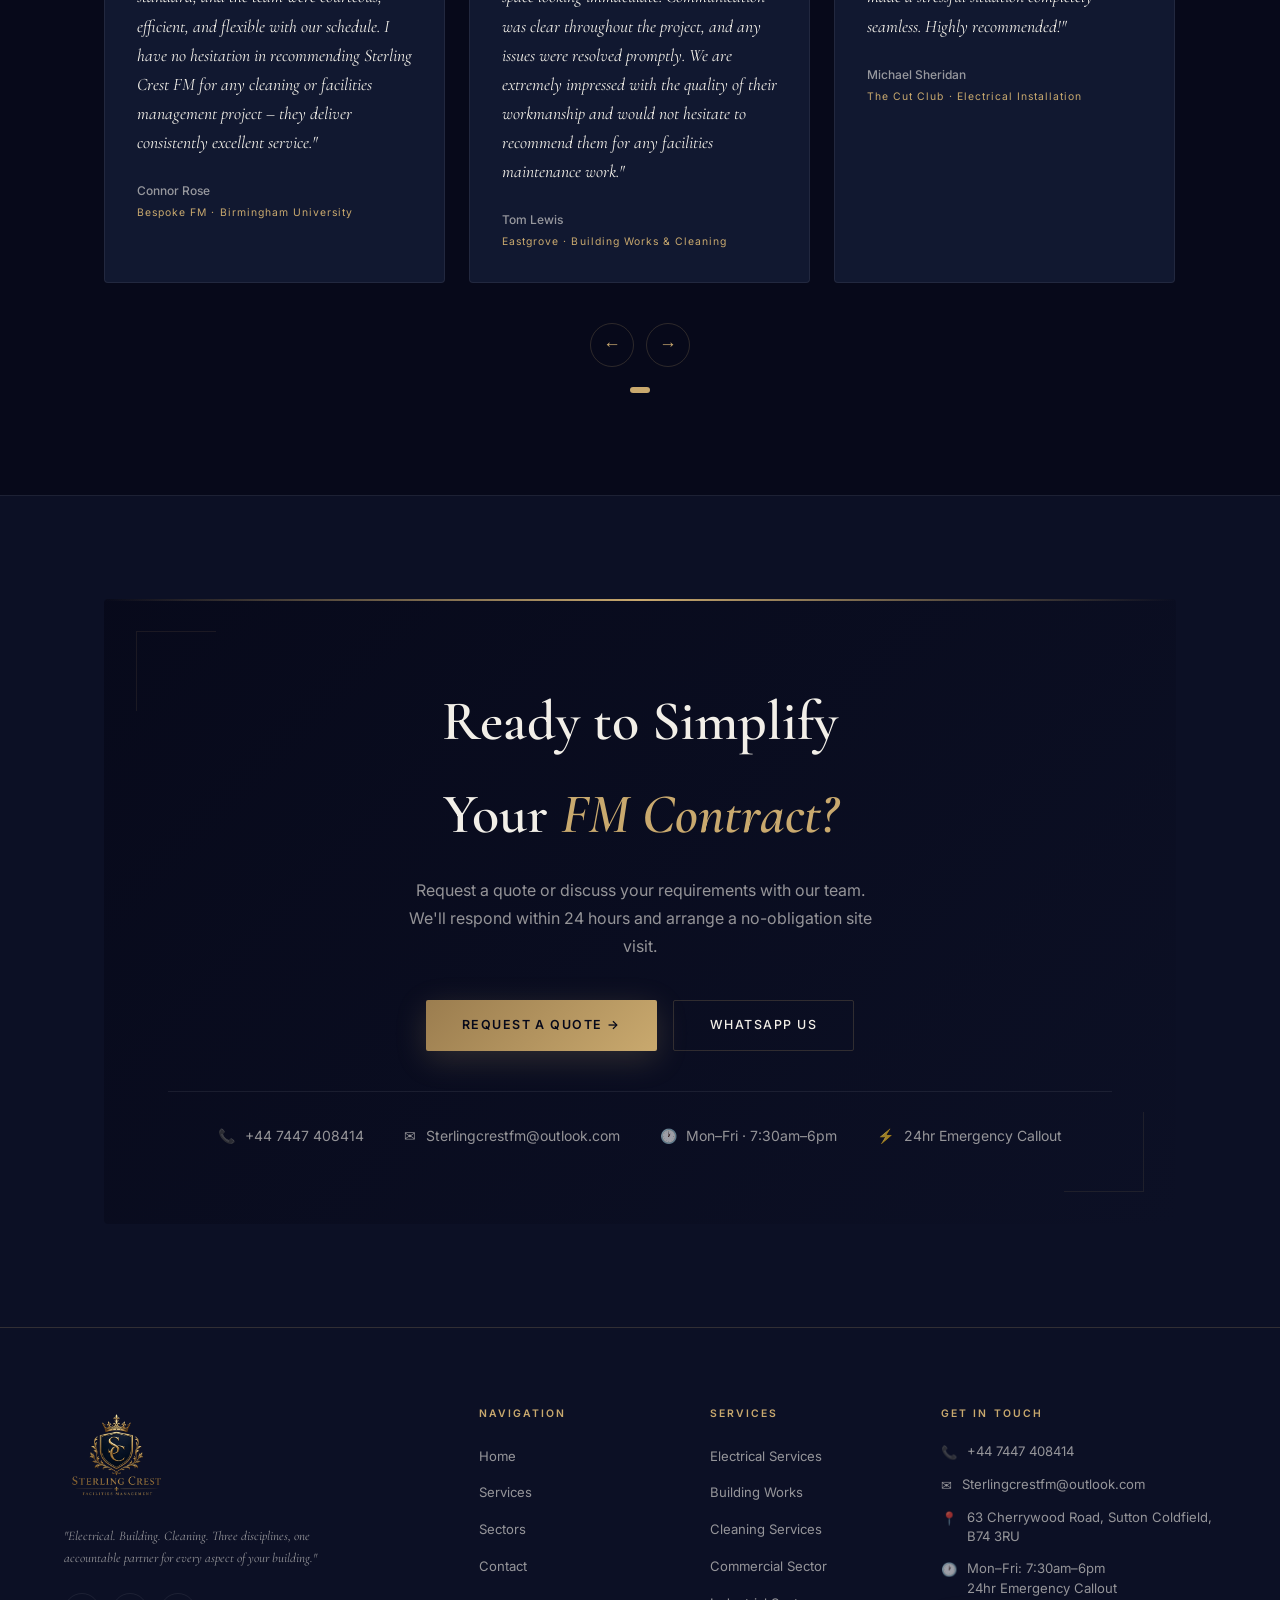
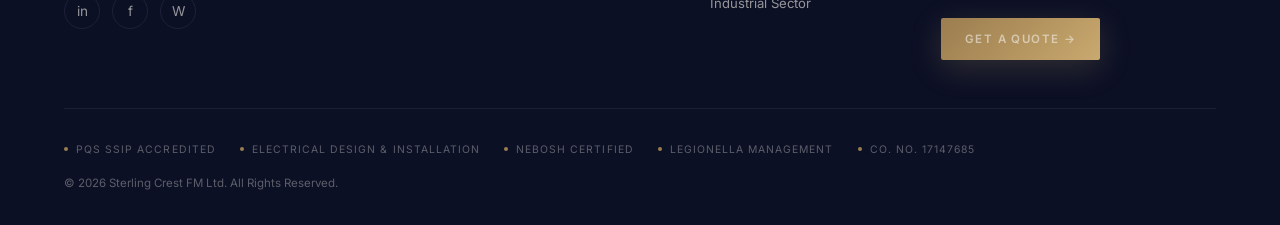
==== commit 53111122: "chore: remove About Us page and all nav/footer links to it - Deleted about.html (contained unfilled " ====
--- a/index.html
+++ b/index.html
@@ -161,7 +161,6 @@
       <li><a href="index.html" class="active">Home</a></li>
       <li><a href="services.html">Services</a></li>
       <li><a href="sectors.html">Sectors</a></li>
-      <li><a href="about.html">About</a></li>
       <li><a href="contact.html" class="nav-cta">Get a Quote</a></li>
     </ul>
     <button class="nav-toggle" id="navToggle" aria-label="Menu">
@@ -172,7 +171,6 @@
     <a href="index.html" onclick="closeMobile()" class="active">Home</a>
     <a href="services.html" onclick="closeMobile()">Services</a>
     <a href="sectors.html" onclick="closeMobile()">Sectors</a>
-    <a href="about.html" onclick="closeMobile()">About</a>
     <a href="contact.html" onclick="closeMobile()" class="mobile-cta">Get a Quote</a>
   </div>
 
@@ -645,7 +643,6 @@
           <li><a href="index.html">Home</a></li>
           <li><a href="services.html">Services</a></li>
           <li><a href="sectors.html">Sectors</a></li>
-          <li><a href="about.html">About Us</a></li>
           <li><a href="contact.html">Contact</a></li>
         </ul>
       </div>
